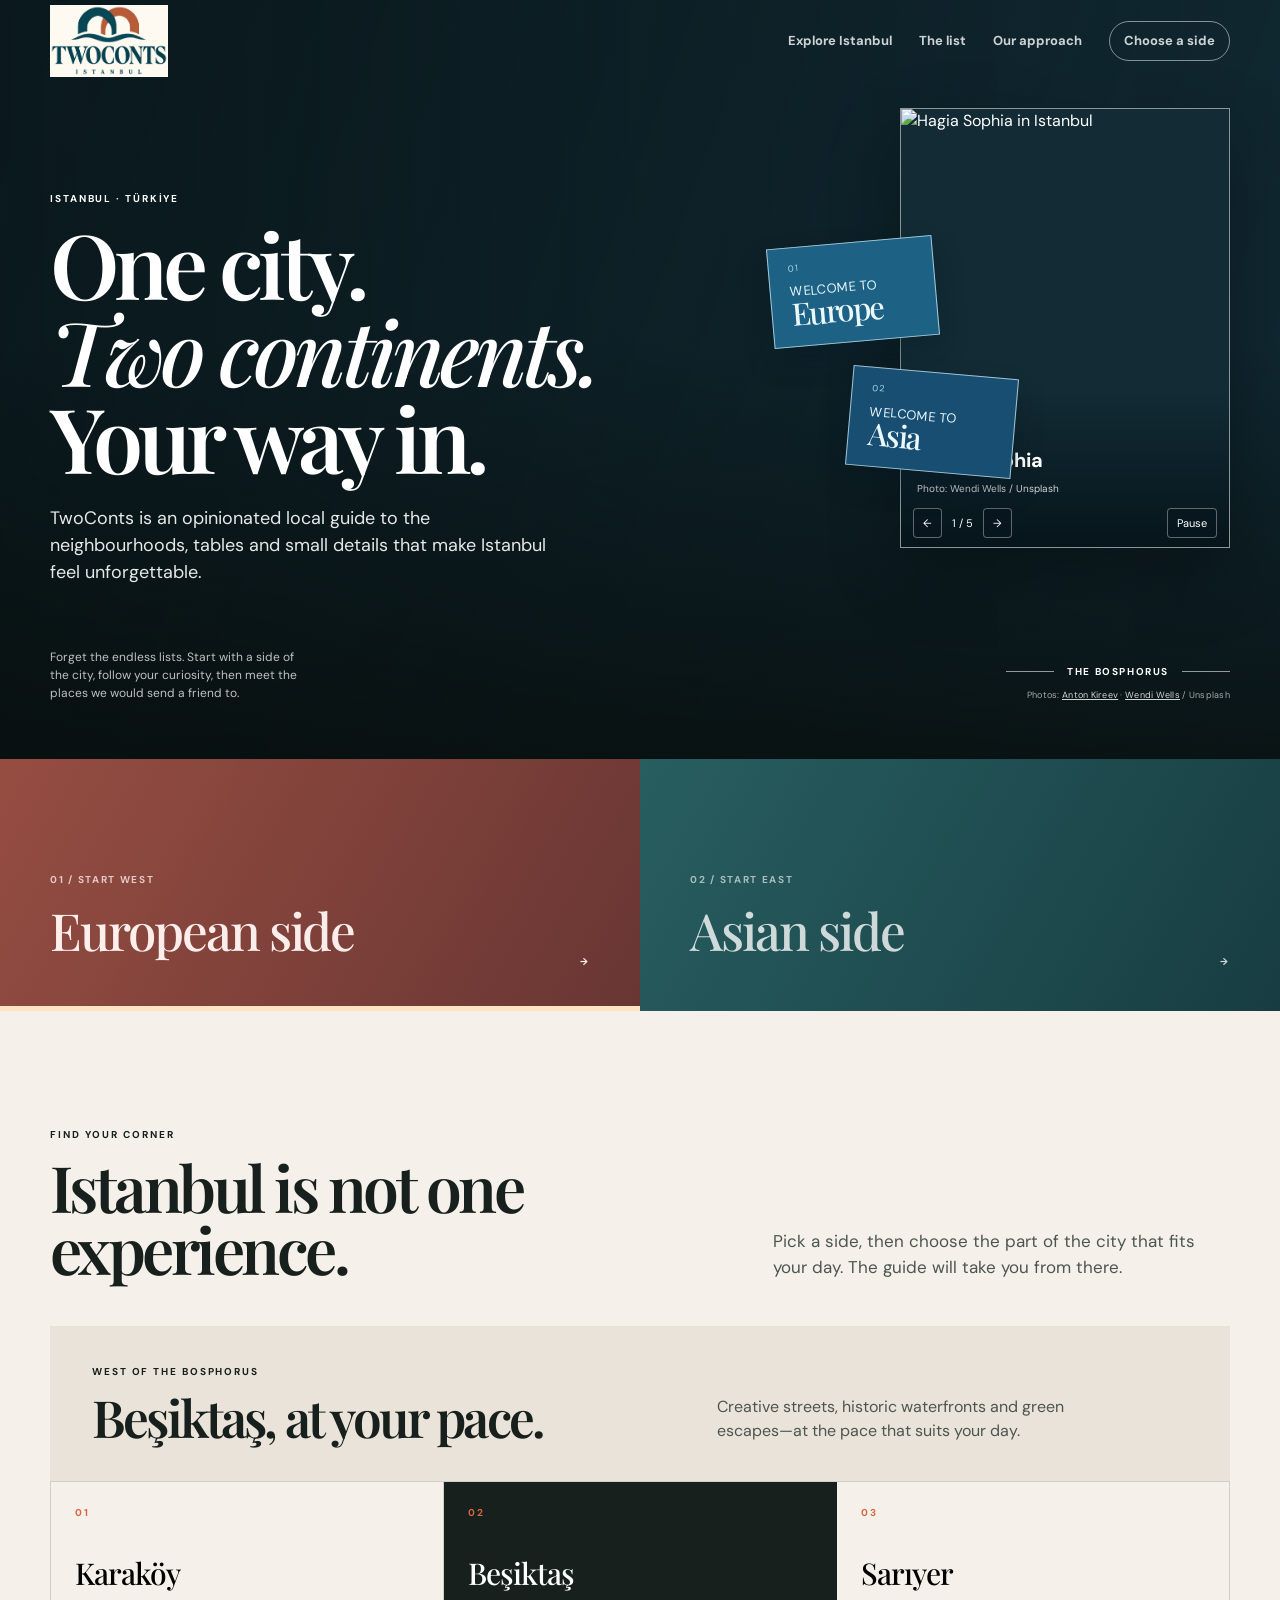
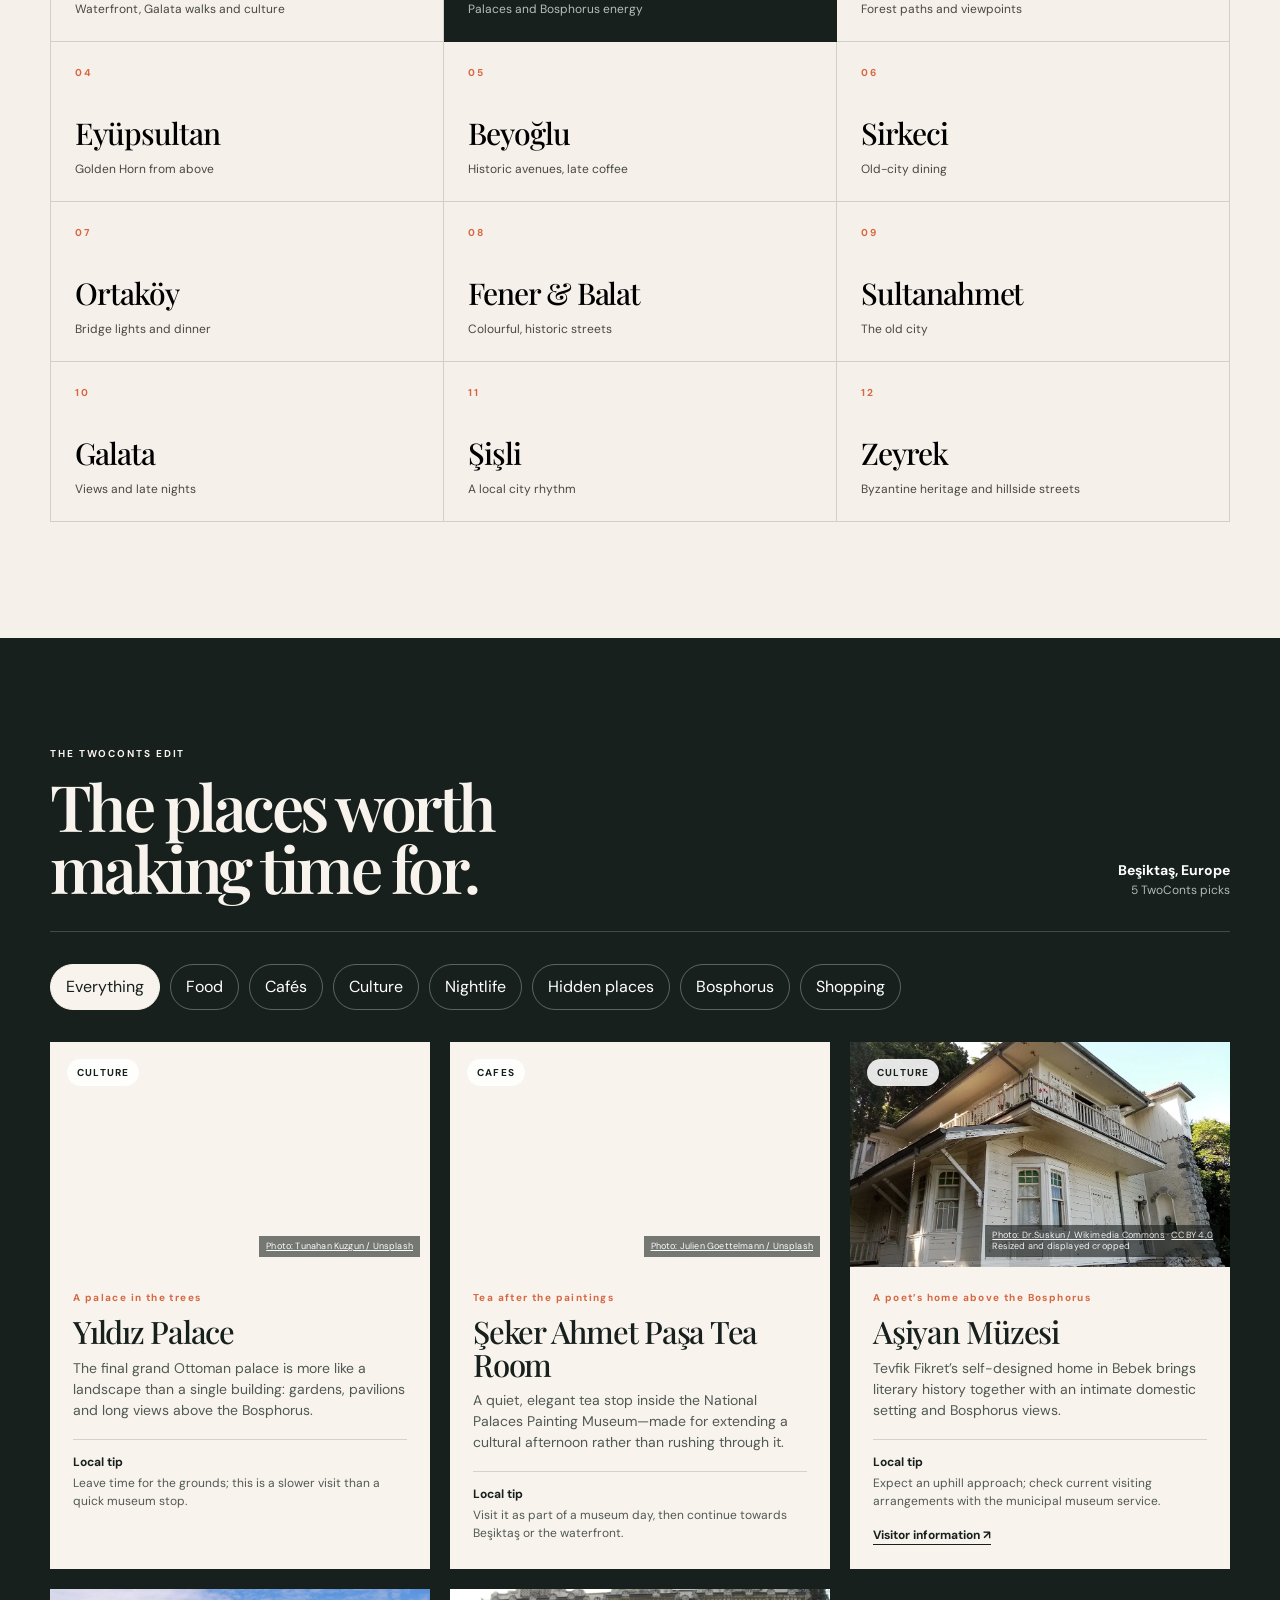
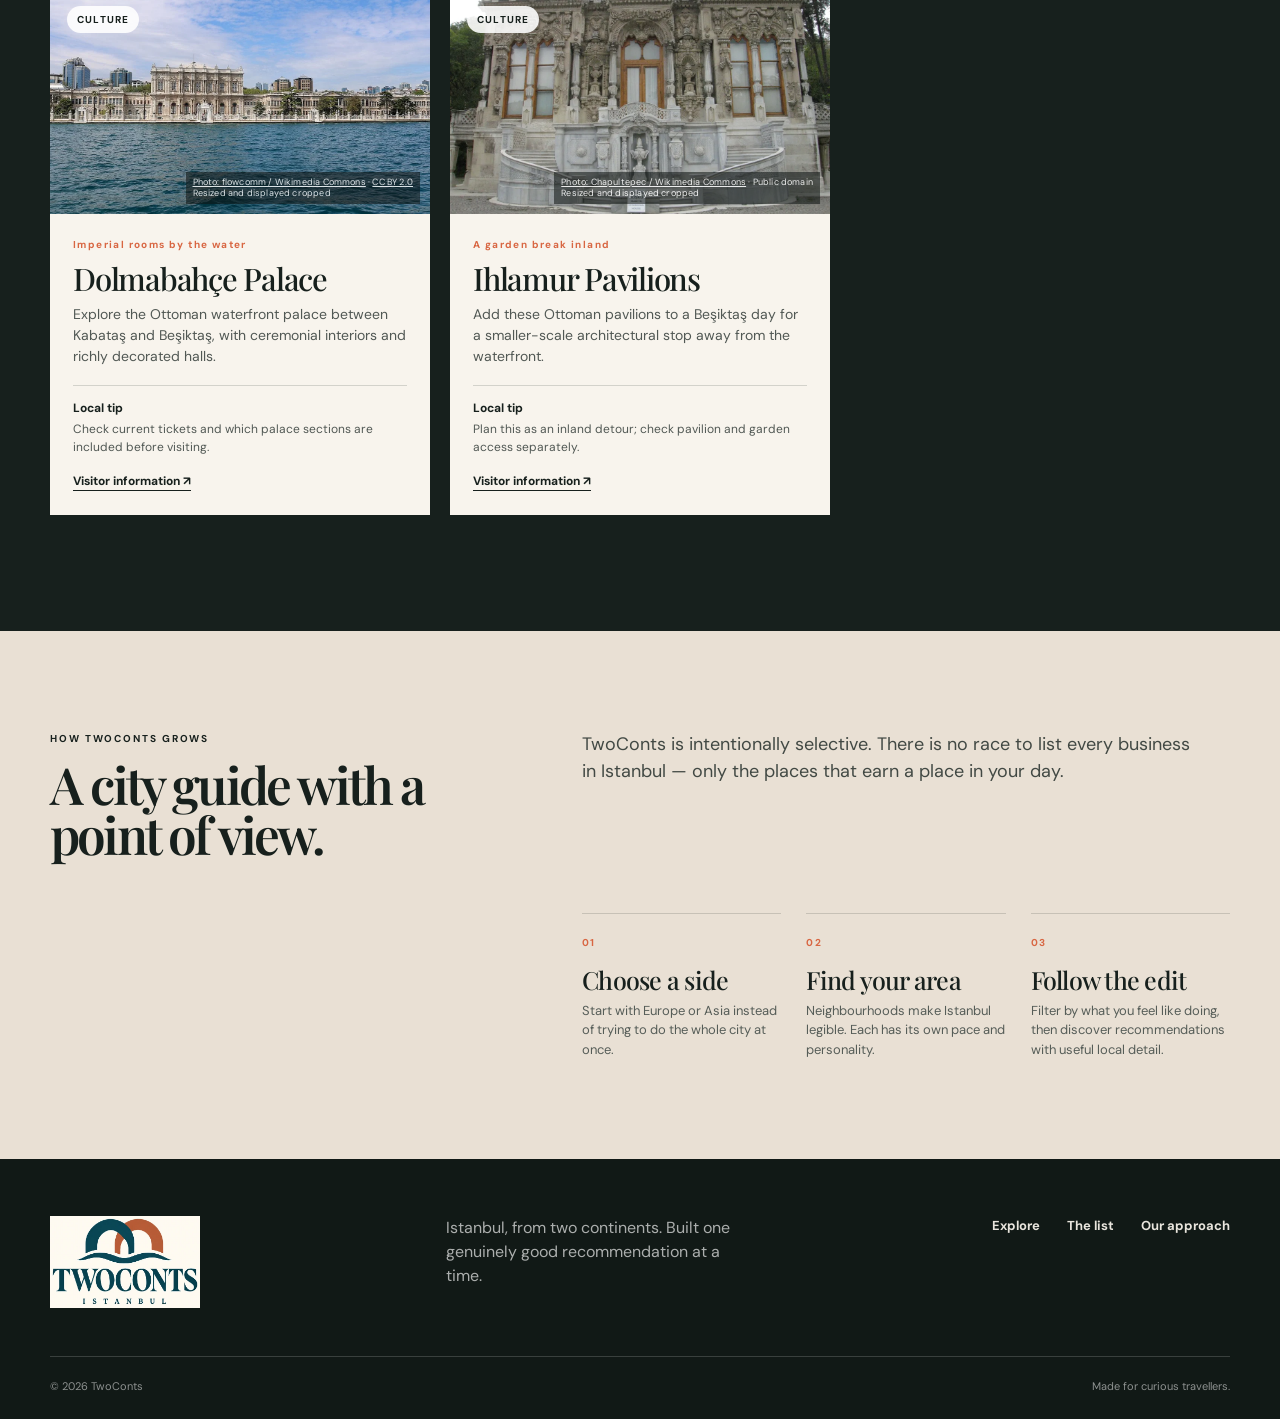
==== index.html @ b6e8fb44 "Apply TwoConts logo and add credited photos to all 56 missing place cards" ====
<!doctype html>
<html lang="en">
<head>
  <meta charset="utf-8">
  <meta name="viewport" content="width=device-width, initial-scale=1">
  <meta name="description" content="TwoConts is a personal guide to Istanbul — one city, two continents, places worth knowing.">
  <title>TwoConts — Istanbul, from two continents</title>
  <link rel="preconnect" href="https://fonts.googleapis.com">
  <link rel="preconnect" href="https://fonts.gstatic.com" crossorigin>
  <link href="https://fonts.googleapis.com/css2?family=DM+Sans:wght@400;500;600;700&family=Playfair+Display:ital,wght@0,500;0,600;1,500&display=swap" rel="stylesheet">
  <link rel="stylesheet" href="assets/css/twoconts.css?v=photos-logo-20261015">
  <script src="assets/js/twoconts-data.js?v=photos-logo-20261015" defer></script>
  <script src="assets/js/twoconts.js?v=photos-logo-20261015" defer></script>
<link rel="icon" href="/favicon.ico" sizes="any"><link rel="icon" type="image/png" sizes="192x192" href="/assets/img/favicon.png"><link rel="apple-touch-icon" href="/assets/img/apple-touch-icon.png"><script type="application/ld+json">{"@context": "https://schema.org", "@type": "Organization", "name": "TwoConts", "url": "https://twoconts.com/", "logo": "https://twoconts.com/assets/img/twoconts-logo.png"}</script>
</head>
<body class="tc-site" data-side="europe">
  <header class="tc-header">
    <div class="tc-shell tc-nav">
      <a class="tc-brand" href="index.html" aria-label="TwoConts home">
        <img class="tc-logo" src="assets/img/twoconts-wordmark.webp" alt="TwoConts Istanbul" width="565" height="345">
      </a>
      <button class="menu-toggle" type="button" aria-label="Open navigation" aria-expanded="false">☰</button>
      <nav class="site-nav">
        <a href="#explore">Explore Istanbul</a>
        <a href="#recommendations">The list</a>
        <a href="#approach">Our approach</a>
        <a class="nav-outline" href="#explore">Choose a side</a>
      </nav>
    </div>
  </header>

  <main>
    <section class="tc-hero" aria-labelledby="hero-title">
      <div class="hero-gallery" aria-hidden="true">
        <span class="hero-photo hero-photo-bridge"></span>
      </div>
      <section class="hero-slideshow" aria-label="Istanbul highlights">
        <div class="hero-slides">
          <figure class="hero-slide is-active" aria-hidden="false">
            <img src="https://images.unsplash.com/photo-1761756201079-c6aee60501de?auto=format&amp;fit=crop&amp;w=800&amp;q=82" alt="Hagia Sophia in Istanbul" fetchpriority="high" decoding="async">
            <figcaption><strong>Hagia Sophia</strong><a href="https://unsplash.com/photos/hagia-sophia-mosque-with-minarets-under-blue-sky-R3o9V5eus0Y" target="_blank" rel="noopener noreferrer">Photo: Wendi Wells / Unsplash</a></figcaption>
          </figure>
          <figure class="hero-slide" aria-hidden="true">
            <img src="https://images.unsplash.com/photo-1579001724923-d5927bd1c958?auto=format&amp;fit=crop&amp;w=800&amp;q=82" alt="Galata Tower in Istanbul" loading="lazy" decoding="async">
            <figcaption><strong>Galata Tower</strong><a href="https://unsplash.com/photos/galata-tower-during-daytime-Me960O-VYEY" target="_blank" rel="noopener noreferrer">Photo: Osman Köycü / Unsplash</a></figcaption>
          </figure>
          <figure class="hero-slide" aria-hidden="true">
            <img src="https://images.unsplash.com/photo-1750511232715-e3bf89ed4b4f?auto=format&amp;fit=crop&amp;w=800&amp;q=82" alt="Blue Mosque in Istanbul" loading="lazy" decoding="async">
            <figcaption><strong>Blue Mosque</strong><a href="https://unsplash.com/photos/the-blue-mosque-rises-behind-lush-green-trees-PoHIbQ1XpvY" target="_blank" rel="noopener noreferrer">Photo: Simon Wiedensohler / Unsplash</a></figcaption>
          </figure>
          <figure class="hero-slide" aria-hidden="true">
            <img src="https://images.unsplash.com/photo-1774163033683-4865cabf7d29?auto=format&amp;fit=crop&amp;w=800&amp;q=82" alt="Bosphorus Bridge in Istanbul" loading="lazy" decoding="async">
            <figcaption><strong>Bosphorus Bridge</strong><a href="https://unsplash.com/photos/bosphorus-bridge-connects-europe-and-asia-over-the-water-XWLU_njWddY" target="_blank" rel="noopener noreferrer">Photo: Anton Kireev / Unsplash</a></figcaption>
          </figure>
          <figure class="hero-slide" aria-hidden="true">
            <img src="https://images.unsplash.com/photo-1766826236680-dc2f5529bac5?auto=format&amp;fit=crop&amp;w=800&amp;q=82" alt="Maiden’s Tower in Istanbul" loading="lazy" decoding="async">
            <figcaption><strong>Maiden’s Tower</strong><a href="https://unsplash.com/photos/istanbuls-bosphorus-strait-with-maidens-tower-and-city-skyline-oX244DoPdb4" target="_blank" rel="noopener noreferrer">Photo: Julien Goettelmann / Unsplash</a></figcaption>
          </figure>
        </div>
        <div class="hero-slide-controls">
          <button type="button" data-hero-prev aria-label="Previous Istanbul photo">←</button>
          <span data-hero-count>1 / 5</span>
          <button type="button" data-hero-next aria-label="Next Istanbul photo">→</button>
          <button type="button" data-hero-pause aria-label="Pause photo slideshow">Pause</button>
        </div>
      </section>
      <div class="tc-shell hero-inner">
        <div class="hero-plates" aria-hidden="true">
          <span class="hero-plate hero-plate-europe"><i>01</i>Welcome to<br><strong>Europe</strong></span>
          <span class="hero-plate hero-plate-asia"><i>02</i>Welcome to<br><strong>Asia</strong></span>
        </div>
        <div class="hero-copy">
          <p class="eyebrow">ISTANBUL · TÜRKİYE</p>
          <h1 id="hero-title">One city.<br><em>Two continents.</em><br>Your way in.</h1>
          <p>TwoConts is an opinionated local guide to the neighbourhoods, tables and small details that make Istanbul feel unforgettable.</p>
        </div>
        <div class="hero-bottom">
          <p>Forget the endless lists. Start with a side of the city, follow your curiosity, then meet the places we would send a friend to.</p>
          <div class="hero-bosphorus-meta">
            <div class="bosphorus-line">THE BOSPHORUS</div>
            <p class="hero-photo-credit">Photos: <a href="https://unsplash.com/photos/bosphorus-bridge-connects-europe-and-asia-over-the-water-XWLU_njWddY" target="_blank" rel="noreferrer">Anton Kireev</a> · <a href="https://unsplash.com/photos/hagia-sophia-mosque-with-minarets-under-blue-sky-R3o9V5eus0Y" target="_blank" rel="noreferrer">Wendi Wells</a> / Unsplash</p>
          </div>
        </div>
      </div>
    </section>

    <section class="side-chooser" aria-label="Choose a side of Istanbul">
      <button class="side-choice europe is-selected" type="button" data-side-choice="europe" aria-pressed="true">
        <span><span>01 / START WEST</span><strong>European side</strong></span>
        <span class="choice-arrow">→</span>
      </button>
      <button class="side-choice asia" type="button" data-side-choice="asia" aria-pressed="false">
        <span><span>02 / START EAST</span><strong>Asian side</strong></span>
        <span class="choice-arrow">→</span>
      </button>
    </section>

    <section class="explorer" id="explore" aria-labelledby="explore-title">
      <div class="tc-shell">
        <div class="section-heading">
          <div>
            <p class="eyebrow">FIND YOUR CORNER</p>
            <h2 class="section-title" id="explore-title">Istanbul is not one experience.</h2>
          </div>
          <p class="section-lead">Pick a side, then choose the part of the city that fits your day. The guide will take you from there.</p>
        </div>

        <div class="area-intro">
          <div>
            <p class="eyebrow" id="area-eyebrow">WEST OF THE BOSPHORUS</p>
            <h2 id="area-title">Beşiktaş, at your pace.</h2>
          </div>
          <p id="area-description">Old-city landmarks, creative streets and the city’s liveliest waterfronts.</p>
        </div>
        <div class="area-grid" id="area-list" aria-label="Areas"></div>
      </div>
    </section>

    <section class="recommendations" id="recommendations" aria-labelledby="recommendations-title">
      <div class="tc-shell">
        <div class="recommendation-top">
          <div>
            <p class="eyebrow">THE TWOCONTS EDIT</p>
            <h2 class="section-title" id="recommendations-title">The places worth making time for.</h2>
          </div>
          <div class="collection-meta">
            <strong id="selection-text">Beşiktaş, Europe</strong>
            <p id="collection-count">Collection in progress</p>
          </div>
        </div>
        <div class="category-list" id="category-list" aria-label="Filter by category"></div>
        <div class="place-grid" id="places-grid" aria-live="polite"></div>
      </div>
    </section>

    <section class="editors-note" id="approach" aria-labelledby="approach-title">
      <div class="tc-shell note-grid">
        <div>
          <p class="eyebrow">HOW TWOCONTS GROWS</p>
          <h2 class="section-title" id="approach-title">A city guide with a point of view.</h2>
        </div>
        <p>TwoConts is intentionally selective. There is no race to list every business in Istanbul — only the places that earn a place in your day.</p>
        <div class="process">
          <article class="process-item">
            <span>01</span>
            <h3>Choose a side</h3>
            <p>Start with Europe or Asia instead of trying to do the whole city at once.</p>
          </article>
          <article class="process-item">
            <span>02</span>
            <h3>Find your area</h3>
            <p>Neighbourhoods make Istanbul legible. Each has its own pace and personality.</p>
          </article>
          <article class="process-item">
            <span>03</span>
            <h3>Follow the edit</h3>
            <p>Filter by what you feel like doing, then discover recommendations with useful local detail.</p>
          </article>
        </div>
      </div>
    </section>
  </main>

  <footer class="tc-footer">
    <div class="tc-shell">
      <div class="footer-top">
        <a class="tc-brand" href="index.html" aria-label="TwoConts home">
          <img class="tc-logo" src="assets/img/twoconts-wordmark.webp" alt="TwoConts Istanbul" width="565" height="345">
        </a>
        <p>Istanbul, from two continents. Built one genuinely good recommendation at a time.</p>
        <div class="footer-links">
          <a href="#explore">Explore</a>
          <a href="#recommendations">The list</a>
          <a href="#approach">Our approach</a>
        </div>
      </div>
      <div class="footer-bottom">
        <span>© 2026 TwoConts</span>
        <span>Made for curious travellers.</span>
      </div>
    </div>
  </footer>
</body>
</html>
---- assets/css/twoconts.css ----
:root{
  --ink:#17201d;
  --paper:#f5f1ea;
  --paper-deep:#e9e0d4;
  --stone:#746c63;
  --line:rgba(23,32,29,.16);
  --orange:#d86642;
  --teal:#2e6867;
  --wine:#733d36;
  --cream:#fffaf2;
}
*{box-sizing:border-box}
html{scroll-behavior:smooth}
body.tc-site{margin:0;background:var(--paper);color:var(--ink);font-family:"DM Sans",Arial,sans-serif;line-height:1.5}
.tc-site a{color:inherit;text-decoration:none}
.tc-site button{font:inherit}
.tc-shell{width:min(1180px,calc(100% - 48px));margin:0 auto}
.tc-header{position:absolute;inset:0 0 auto;z-index:10;color:#fff}
.tc-nav{min-height:82px;display:flex;align-items:center;justify-content:space-between;gap:24px}
.tc-brand{display:inline-flex;align-items:center;gap:10px;font-weight:700;letter-spacing:-.05em;font-size:21px}
.tc-brand-mark{height:32px;width:32px;border:1px solid currentColor;border-radius:50%;display:grid;place-items:center;font:italic 20px Georgia,serif}
.tc-dot{color:#f1a98a}
.site-nav{display:flex;align-items:center;gap:27px;font-size:13px;font-weight:700}
.site-nav a{opacity:.8}
.site-nav a:hover{opacity:1}
.nav-outline{border:1px solid rgba(255,255,255,.62);padding:9px 14px;border-radius:999px}
.menu-toggle{display:none;color:inherit;background:none;border:0;font-size:24px;padding:6px;cursor:pointer}
.tc-hero{min-height:760px;display:flex;align-items:end;position:relative;isolation:isolate;overflow:hidden;color:#fff;background:#122b35}
.hero-gallery{position:absolute;inset:0;z-index:0;overflow:hidden}
.hero-photo{position:absolute;display:block;background-position:center;background-size:cover;will-change:transform}
.hero-photo-bridge{inset:0;background-image:linear-gradient(110deg,rgba(10,22,25,.7),rgba(13,37,48,.13)),url("https://images.unsplash.com/photo-1774163033683-4865cabf7d29?auto=format&fit=crop&w=2000&q=86");animation:tc-slow-pan 22s ease-in-out infinite alternate}

.tc-hero:before{content:"";position:absolute;z-index:1;inset:0;background:linear-gradient(90deg,rgba(9,23,26,.58) 0%,rgba(9,23,26,.2) 50%,rgba(9,23,26,.04) 100%);pointer-events:none}
.tc-hero:after{content:"";position:absolute;z-index:1;inset:auto 0 0;height:55%;background:linear-gradient(transparent,rgba(8,14,13,.78));pointer-events:none}
.hero-inner{position:relative;z-index:3;pointer-events:none;padding:145px 0 58px}
.hero-plates{position:absolute;top:196px;right:max(18px,calc((100vw - 850px)/2));width:245px;height:235px;pointer-events:none}
.hero-plate{position:absolute;display:block;width:166px;padding:15px 19px 17px;border:1px solid rgba(216,240,248,.72);background:#1d6285;color:#eaf8fc;box-shadow:0 14px 28px rgba(3,22,31,.28);font-size:13px;line-height:1.12;letter-spacing:.035em;text-transform:uppercase;animation:tc-plate-float 6s ease-in-out infinite}
.hero-plate i{display:block;margin-bottom:12px;color:#a9d6e9;font-size:9px;font-style:normal;letter-spacing:.15em}
.hero-plate strong{font:500 31px/.9 "Playfair Display",Georgia,serif;letter-spacing:-.045em;text-transform:none}
.hero-plate-europe{top:0;left:0;transform:rotate(-5deg);animation-delay:-1s}
.hero-plate-asia{right:0;bottom:5px;background:#174e72;transform:rotate(5deg);animation-delay:-4s}
.hero-bosphorus-meta{display:flex;flex-direction:column;align-items:end;gap:10px}
.hero-photo-credit{margin:0;color:rgba(255,255,255,.63);font-size:9px;letter-spacing:.03em}
.hero-photo-credit a{color:rgba(255,255,255,.82);text-decoration:underline}
@keyframes tc-slow-pan{from{transform:scale(1.03) translate3d(-.5%,0,0)}to{transform:scale(1.1) translate3d(1.2%,-.5%,0)}}
@keyframes tc-frame-float{0%,100%{transform:translateY(0) rotate(1deg)}50%{transform:translateY(-12px) rotate(-.75deg)}}
@keyframes tc-plate-float{0%,100%{margin-top:0}50%{margin-top:-9px}}
@media (prefers-reduced-motion:reduce){.hero-photo,.hero-plate{animation:none!important}}
.hero-copy{max-width:710px;pointer-events:auto}
.eyebrow{margin:0 0 14px;font-size:10px;font-weight:700;letter-spacing:.19em}
.hero-copy h1,.section-title,.story-title,.area-intro h2{font-family:"Playfair Display",Georgia,serif;font-weight:600;letter-spacing:-.055em;line-height:.97}
.hero-copy h1{font-size:clamp(57px,7vw,98px);max-width:850px;margin:0}
.hero-copy h1 em{font-weight:500}
.hero-copy p:not(.eyebrow){max-width:510px;margin:24px 0 0;font-size:18px;color:rgba(255,255,255,.9)}
.hero-bottom{pointer-events:auto;position:relative;z-index:1;margin-top:62px;display:flex;align-items:end;justify-content:space-between;gap:40px}
.hero-bottom>p{max-width:265px;margin:0;font-size:12px;color:rgba(255,255,255,.74)}
.bosphorus-line{display:flex;align-items:center;gap:13px;font-size:10px;font-weight:700;letter-spacing:.16em;white-space:nowrap}
.bosphorus-line:before,.bosphorus-line:after{content:"";display:block;height:1px;width:48px;background:rgba(255,255,255,.56)}
.side-chooser{position:relative;z-index:2;display:grid;grid-template-columns:1fr 1fr;min-height:252px;margin-top:-1px}
.side-choice{border:0;color:#fff;text-align:left;cursor:pointer;padding:42px max(24px,calc((100vw - 1180px)/2));display:flex;align-items:end;justify-content:space-between;transition:filter .2s ease,transform .2s ease}
.side-choice.europe{background:linear-gradient(120deg,#86453b,#5d302d)}
.side-choice.asia{background:linear-gradient(120deg,#285e60,#173d42)}
.side-choice:hover,.side-choice.is-selected{filter:brightness(1.12)}
.side-choice.is-selected{box-shadow:inset 0 -5px 0 #f7ccaf}
.side-choice span{display:block;font-size:10px;letter-spacing:.17em;font-weight:700;opacity:.78}
.side-choice strong{display:block;margin-top:5px;font-family:"Playfair Display",Georgia,serif;font-weight:500;font-size:clamp(34px,4vw,54px);letter-spacing:-.04em}
.choice-arrow{font-size:24px;transition:transform .2s ease}
.side-choice:hover .choice-arrow{transform:translateX(5px)}
.explorer{padding:116px 0 116px;background:var(--paper)}
.section-heading{display:grid;grid-template-columns:1fr minmax(250px,.7fr);gap:70px;align-items:end;margin-bottom:46px}
.section-title{font-size:clamp(48px,5vw,70px);margin:0}
.section-lead{font-size:17px;color:#4d5551;margin:0}
.area-intro{display:grid;grid-template-columns:1.1fr .9fr;gap:50px;background:#eae3d9;padding:38px 42px;align-items:end}
.area-intro h2{font-size:clamp(34px,4vw,52px);margin:0}
.area-intro>p:not(.eyebrow){font-size:16px;margin:0;color:#4d5551;max-width:400px}
.area-grid{display:grid;grid-template-columns:repeat(3,1fr);border-top:1px solid var(--line);border-left:1px solid var(--line)}
.area-card{min-height:160px;padding:23px 24px;background:transparent;border:0;border-right:1px solid var(--line);border-bottom:1px solid var(--line);text-align:left;cursor:pointer;position:relative;display:flex;flex-direction:column;transition:background .2s ease,color .2s ease}
.area-card:hover{background:#eee6db}
.area-card.is-selected{background:var(--ink);color:#fff}
.area-number{font-size:10px;letter-spacing:.15em;color:var(--orange);font-weight:700}
.area-card strong{font-family:"Playfair Display",Georgia,serif;font-weight:500;letter-spacing:-.035em;font-size:30px;margin-top:auto}
.area-card small{font-size:12px;opacity:.7;margin-top:4px}
.recommendations{padding:108px 0 116px;background:var(--ink);color:#f8f4ed}
.recommendation-top{display:flex;align-items:end;justify-content:space-between;gap:35px;padding-bottom:32px;border-bottom:1px solid rgba(255,255,255,.19)}
.recommendation-top .section-title{max-width:550px}
.collection-meta{text-align:right;font-size:12px;color:rgba(255,255,255,.68)}
.collection-meta p{margin:0}
.collection-meta strong{font-size:14px;color:#fff}
.category-list{display:flex;gap:10px;flex-wrap:wrap;margin:32px 0}
.category-pill{border:1px solid rgba(255,255,255,.3);border-radius:999px;padding:10px 15px;background:transparent;color:#fff;cursor:pointer;font-size:13px;font-weight:600;transition:background .2s ease,color .2s ease}
.category-pill:hover,.category-pill.is-selected{background:#f8f4ed;color:var(--ink);border-color:#f8f4ed}
.place-grid{display:grid;grid-template-columns:repeat(3,1fr);gap:20px}
.empty-card{grid-column:1/-1;max-width:650px;border:1px solid rgba(255,255,255,.25);padding:44px;background:rgba(255,255,255,.04)}
.empty-card .eyebrow{color:#f1a98a}
.empty-card h3{margin:0;font:500 42px/1.05 "Playfair Display",Georgia,serif;letter-spacing:-.045em}
.empty-card>p:not(.eyebrow){max-width:520px;margin:16px 0 0;color:rgba(255,255,255,.74)}
.empty-rule{display:block;width:44px;height:1px;background:#f1a98a;margin:28px 0 0}
.empty-card .empty-note{font-size:12px;color:rgba(255,255,255,.56)}
.empty-note code{font-family:"DM Sans",sans-serif;color:#fff}
.place-card{background:#f8f4ed;color:var(--ink)}
.place-image{position:relative;height:225px;background:linear-gradient(125deg,#d2b09c,#43676a);background-position:center;background-size:cover;display:flex;align-items:start;padding:17px}
.place-image span{border-radius:999px;background:rgba(255,255,255,.88);padding:6px 10px;font-size:10px;font-weight:700;letter-spacing:.12em;text-transform:uppercase}
.photo-credit{position:absolute;right:10px;bottom:10px;max-width:calc(100% - 20px);padding:5px 7px;background:rgba(15,22,20,.68);color:#fff!important;font-size:9px;line-height:1.2;letter-spacing:.02em;text-decoration:none!important;opacity:.82;transition:opacity .2s ease}.photo-credit:hover,.photo-credit:focus{opacity:1}.place-copy{padding:23px}
.place-kicker{font-size:10px;font-weight:700;letter-spacing:.14em;color:var(--orange);margin:0}
.place-copy h3{font:500 31px/1.05 "Playfair Display",Georgia,serif;letter-spacing:-.04em;margin:10px 0}
.place-copy>p:not(.place-kicker){color:#515854;font-size:14px;margin:0}
.place-tip{border-top:1px solid var(--line);padding-top:13px;margin-top:18px!important;font-size:12px!important}
.place-tip strong{color:var(--ink);display:block;margin-bottom:3px}
.editors-note{padding:100px 0;background:var(--paper-deep)}
.note-grid{display:grid;grid-template-columns:.8fr 1.2fr;gap:100px}
.note-grid .section-title{font-size:clamp(44px,4vw,61px)}
.note-grid>p{font-size:18px;max-width:610px;margin:0;color:#424944}
.process{grid-column:2;display:grid;grid-template-columns:repeat(3,1fr);gap:25px;margin-top:-46px}
.process-item{border-top:1px solid var(--line);padding-top:15px}
.process-item span{font-size:10px;font-weight:700;letter-spacing:.14em;color:var(--orange)}
.process-item h3{font:500 25px/1.1 "Playfair Display",Georgia,serif;letter-spacing:-.03em;margin:13px 0 7px}
.process-item p{font-size:13px;color:#565d58;margin:0}
.tc-footer{background:#111916;color:#e9e5dd;padding:57px 0 25px}
.footer-top{display:flex;align-items:start;justify-content:space-between;gap:50px;padding-bottom:48px}
.footer-top>p{max-width:300px;margin:0;color:rgba(255,255,255,.65)}
.footer-links{display:flex;gap:27px;font-size:13px;font-weight:700}
.footer-bottom{padding-top:21px;border-top:1px solid rgba(255,255,255,.17);display:flex;justify-content:space-between;color:rgba(255,255,255,.52);font-size:11px}
@media(max-width:760px){
  .tc-shell{width:min(100% - 32px,1180px)}
  .tc-nav{min-height:70px}
  .menu-toggle{display:block}
  .site-nav{display:none;position:absolute;top:69px;left:0;right:0;background:#16201d;padding:18px 16px;flex-direction:column;align-items:stretch;gap:16px}
  .site-nav.is-open{display:flex}
  .site-nav .nav-outline{text-align:center}
  .tc-hero{min-height:650px}
  
  .hero-plates{top:110px;right:6px;width:190px;height:175px;transform:scale(.68);transform-origin:top right}
  .hero-inner{padding:128px 0 40px}
  .hero-copy h1{font-size:57px}
  .hero-copy p:not(.eyebrow){font-size:16px}
  .hero-bottom{margin-top:48px;display:block}
  .hero-bottom>p{display:none}
  .hero-bosphorus-meta{align-items:center}.hero-photo-credit{font-size:8px;text-align:center}.bosphorus-line{justify-content:center}
  .side-chooser{min-height:200px}
  .side-choice{padding:28px 18px}
  .side-choice strong{font-size:39px}
  .choice-arrow{display:none}
  .explorer,.recommendations{padding:76px 0}
  .section-heading,.area-intro,.note-grid{grid-template-columns:1fr;gap:24px}
  .section-heading{margin-bottom:34px}
  .section-title{font-size:49px}
  .area-intro{padding:29px 25px}
  .area-grid{grid-template-columns:1fr 1fr}
  .area-card{min-height:142px;padding:17px}
  .area-card strong{font-size:25px}
  .recommendation-top{align-items:start;flex-direction:column}
  .collection-meta{text-align:left}
  .place-grid{grid-template-columns:1fr}
  .empty-card{padding:29px}
  .empty-card h3{font-size:36px}
  .editors-note{padding:76px 0}
  .note-grid>p{font-size:16px}
  .process{grid-column:auto;grid-template-columns:1fr;margin-top:10px}
  .footer-top{display:block}
  .footer-top>p{margin-top:18px}
  .footer-links{margin-top:35px;flex-wrap:wrap}
  .footer-bottom{gap:8px;flex-direction:column}
}
@media(max-width:410px){
  .hero-copy h1{font-size:50px}
  .side-choice strong{font-size:32px}
  .area-grid{grid-template-columns:1fr}
}
/* Rotating Istanbul postcard, retaining the original upper-right frame. */
.hero-slideshow{position:absolute;z-index:2;top:108px;right:max(32px,calc((100vw - 1180px)/2));width:min(26vw,330px);height:min(34.666667vw,440px);aspect-ratio:3/4;overflow:hidden;border:1px solid rgba(255,255,255,.5);box-shadow:0 26px 64px rgba(0,0,0,.3);background:#122b35;animation:none}
.hero-slides,.hero-slide{position:absolute;inset:0}
.hero-slide{margin:0;opacity:0;visibility:hidden;transition:opacity 1.1s ease,visibility 1.1s;pointer-events:none}
.hero-slide.is-active{opacity:1;visibility:visible;pointer-events:auto}
.hero-slide img{display:block;width:100%;height:100%;object-fit:cover}
.hero-slide figcaption{position:absolute;inset:auto 0 0;padding:55px 16px 48px;background:linear-gradient(transparent,rgba(5,18,24,.9));color:white}
.hero-slide figcaption strong{display:block;font-size:20px}
.hero-slide figcaption a{font-size:10px;color:rgba(255,255,255,.82)}
.hero-slide-controls{position:absolute;bottom:9px;left:12px;right:12px;display:flex;align-items:center;gap:10px;color:white;font-size:11px}
.hero-slide-controls button{border:1px solid rgba(255,255,255,.35);background:rgba(8,23,31,.55);color:white;border-radius:4px;min-height:30px;padding:4px 9px;cursor:pointer}
.hero-slide-controls button:last-child{margin-left:auto}
.hero-slide-controls button:focus-visible{outline:2px solid white;outline-offset:2px}
@media(max-width:760px){.hero-slideshow{top:92px;right:12px;width:178px;height:237.333px;aspect-ratio:3/4;animation:none;opacity:.72}.hero-slide figcaption{padding:40px 9px 45px}.hero-slide figcaption strong{font-size:15px}.hero-slide figcaption a{font-size:8px}.hero-slide-controls{gap:4px;left:6px;right:6px;font-size:9px}.hero-slide-controls button{padding:3px 5px;min-height:28px}}
@media(prefers-reduced-motion:reduce){.hero-slideshow{animation:none}.hero-slide{transition:none}}

.place-source{display:inline-block;margin-top:16px;font-size:12px;font-weight:700;border-bottom:1px solid currentColor}.place-visit-status{background:#f1dfbd;padding:10px;font-size:12px!important;color:#553c19!important;margin-top:15px!important}

/* Keep source and licence links readable in photo credits. */
.photo-credit a{color:inherit;text-decoration:underline}

/* Selected TwoConts Istanbul wordmark. */
.tc-logo{display:block;width:130px;height:auto;object-fit:contain}.tc-brand,.brand{flex-shrink:0}.tc-header .tc-logo{width:118px}.tc-footer .tc-logo{width:150px}

.place-image-context{font-size:11px;color:var(--stone);margin:0 0 12px}
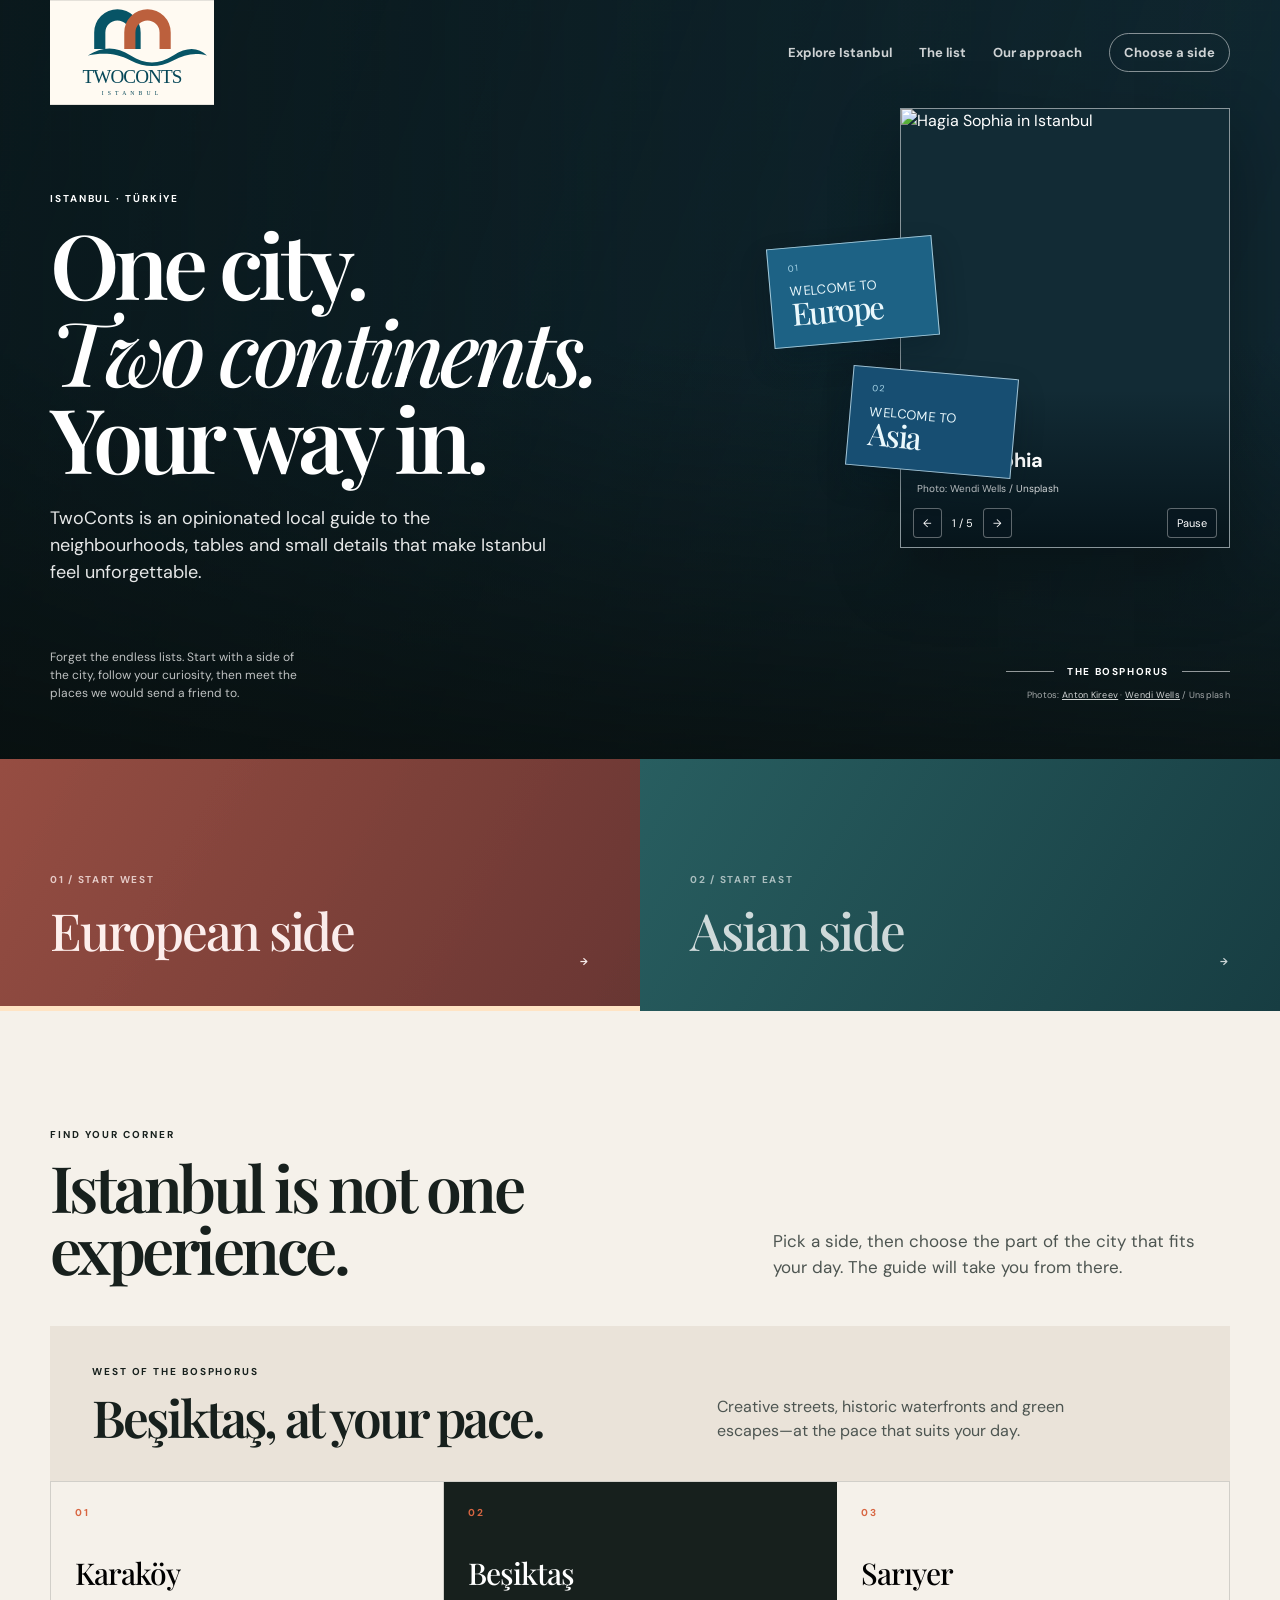
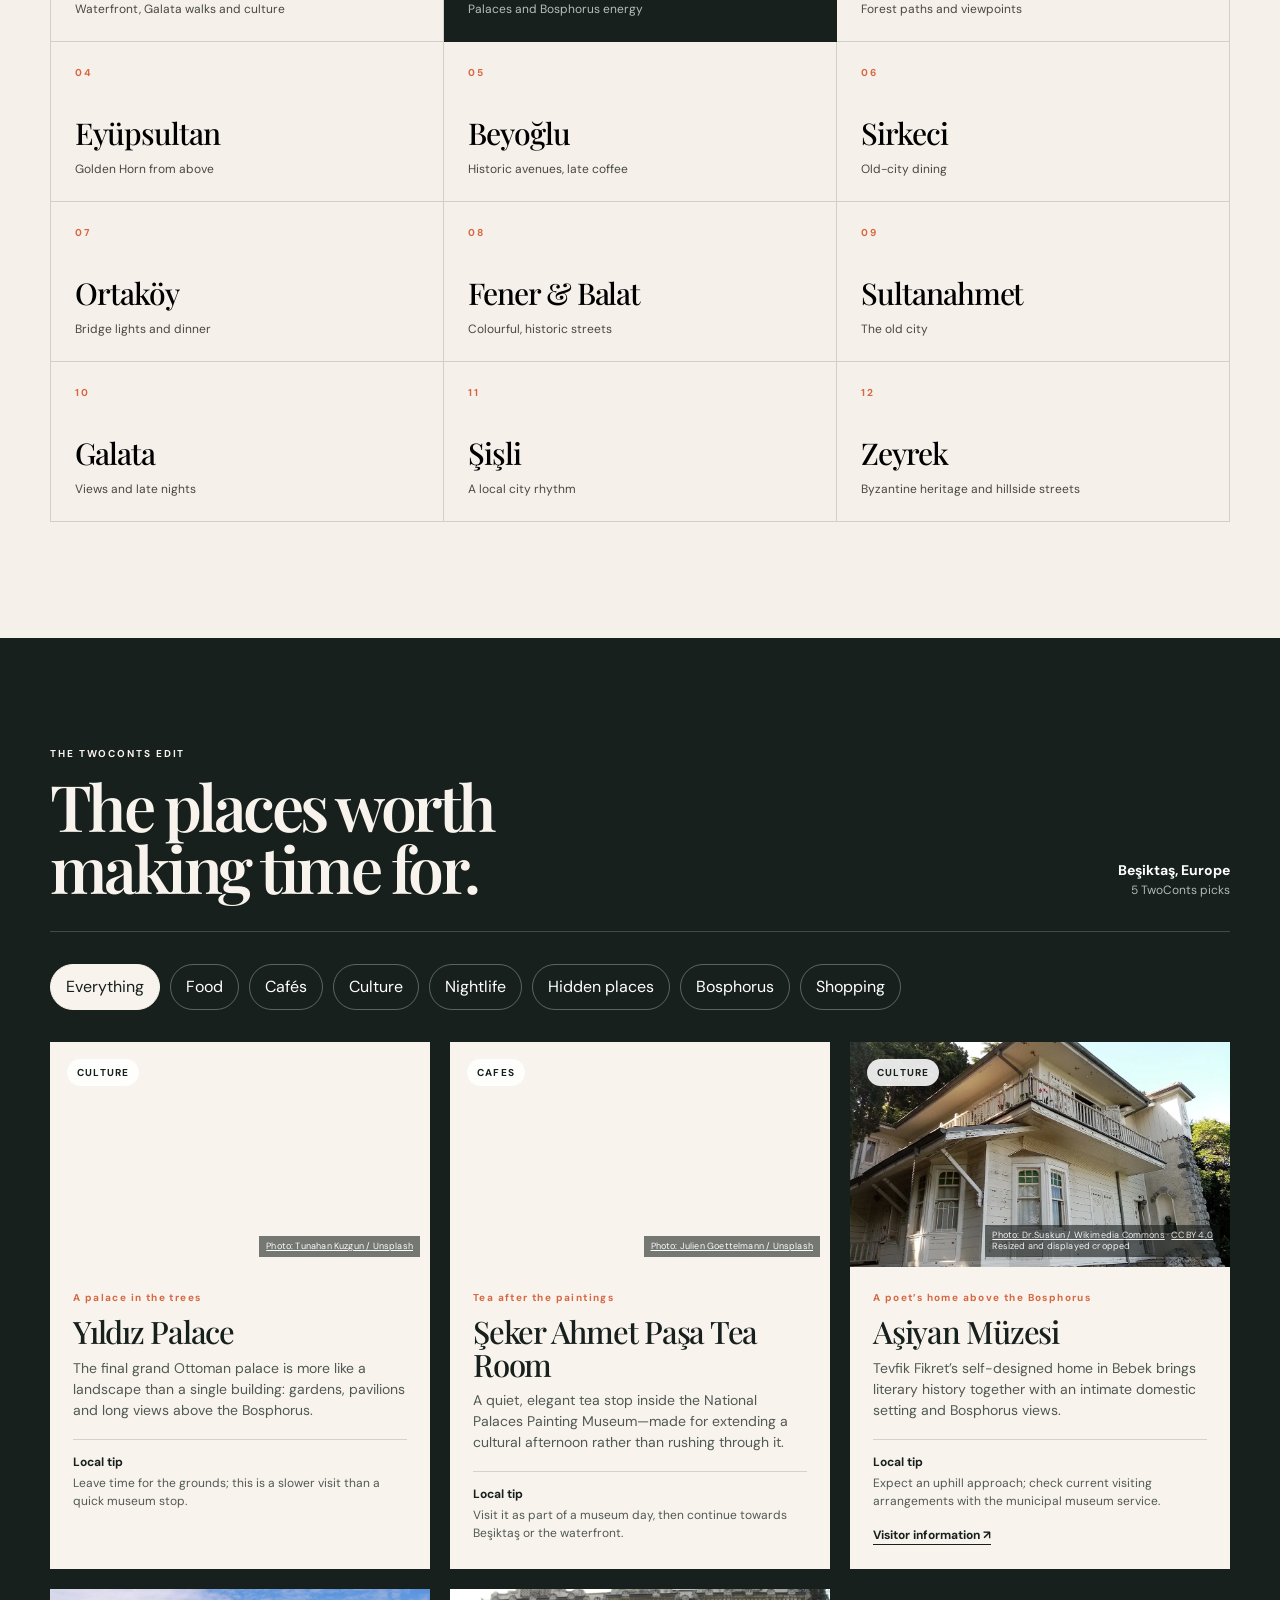
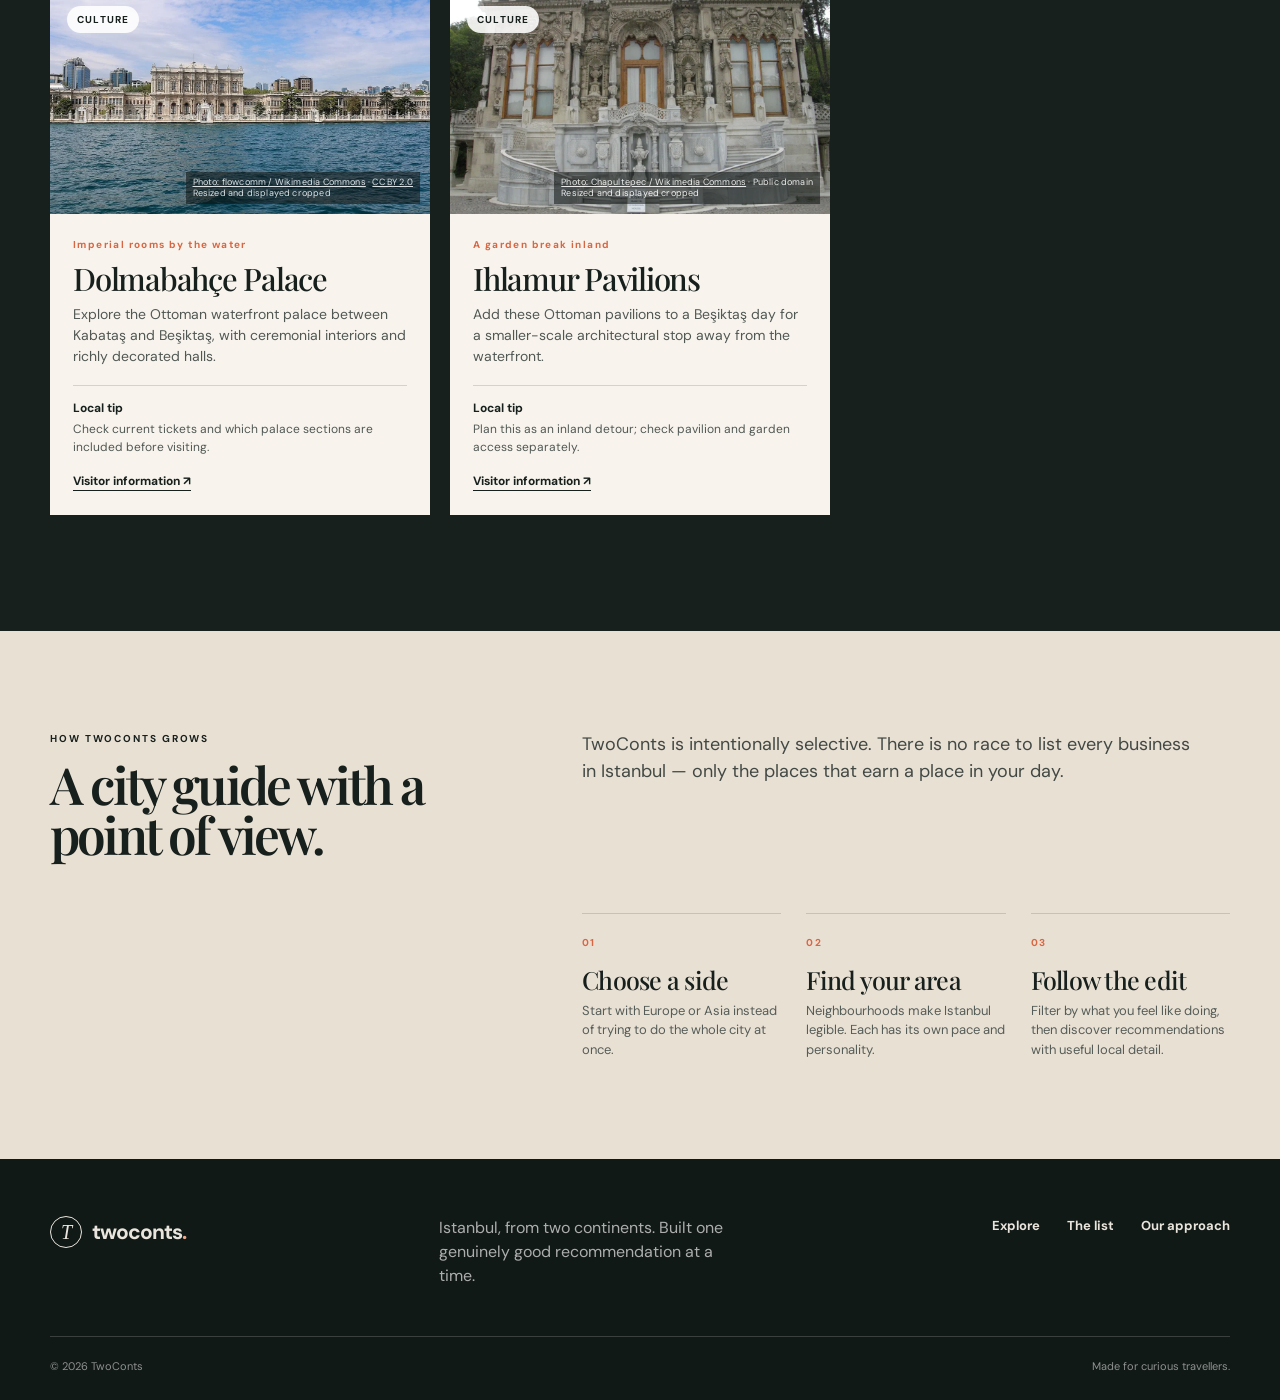
==== commit 48fd8cf8: "Use TwoConts brand logo and favicon in page header and footer" ====
--- a/index.html
+++ b/index.html
@@ -4,20 +4,23 @@
   <meta charset="utf-8">
   <meta name="viewport" content="width=device-width, initial-scale=1">
   <meta name="description" content="TwoConts is a personal guide to Istanbul — one city, two continents, places worth knowing.">
+  <link rel="icon" type="image/svg+xml" href="assets/img/twoconts-favicon.svg">
+  <meta name="theme-color" content="#075466">
+  <meta property="og:title" content="TwoConts — Istanbul, from two continents">
+  <meta property="og:description" content="A curated neighbourhood guide to Istanbul across Europe and Asia.">
   <title>TwoConts — Istanbul, from two continents</title>
   <link rel="preconnect" href="https://fonts.googleapis.com">
   <link rel="preconnect" href="https://fonts.gstatic.com" crossorigin>
   <link href="https://fonts.googleapis.com/css2?family=DM+Sans:wght@400;500;600;700&family=Playfair+Display:ital,wght@0,500;0,600;1,500&display=swap" rel="stylesheet">
-  <link rel="stylesheet" href="assets/css/twoconts.css?v=photos-logo-20261015">
-  <script src="assets/js/twoconts-data.js?v=photos-logo-20261015" defer></script>
-  <script src="assets/js/twoconts.js?v=photos-logo-20261015" defer></script>
-<link rel="icon" href="/favicon.ico" sizes="any"><link rel="icon" type="image/png" sizes="192x192" href="/assets/img/favicon.png"><link rel="apple-touch-icon" href="/assets/img/apple-touch-icon.png"><script type="application/ld+json">{"@context": "https://schema.org", "@type": "Organization", "name": "TwoConts", "url": "https://twoconts.com/", "logo": "https://twoconts.com/assets/img/twoconts-logo.png"}</script>
+  <link rel="stylesheet" href="assets/css/twoconts.css?v=hidden-places-20261004">
+  <script src="assets/js/twoconts-data.js?v=hidden-places-20261004" defer></script>
+  <script src="assets/js/twoconts.js?v=hidden-places-20261004" defer></script>
 </head>
 <body class="tc-site" data-side="europe">
   <header class="tc-header">
     <div class="tc-shell tc-nav">
       <a class="tc-brand" href="index.html" aria-label="TwoConts home">
-        <img class="tc-logo" src="assets/img/twoconts-wordmark.webp" alt="TwoConts Istanbul" width="565" height="345">
+        <img class="tc-brand-logo" src="assets/img/twoconts-logo.svg" alt="TwoConts Istanbul" width="164" height="105">
       </a>
       <button class="menu-toggle" type="button" aria-label="Open navigation" aria-expanded="false">☰</button>
       <nav class="site-nav">
@@ -165,7 +168,8 @@
     <div class="tc-shell">
       <div class="footer-top">
         <a class="tc-brand" href="index.html" aria-label="TwoConts home">
-          <img class="tc-logo" src="assets/img/twoconts-wordmark.webp" alt="TwoConts Istanbul" width="565" height="345">
+          <span class="tc-brand-mark">T</span>
+          <span>twoconts<span class="tc-dot">.</span></span>
         </a>
         <p>Istanbul, from two continents. Built one genuinely good recommendation at a time.</p>
         <div class="footer-links">
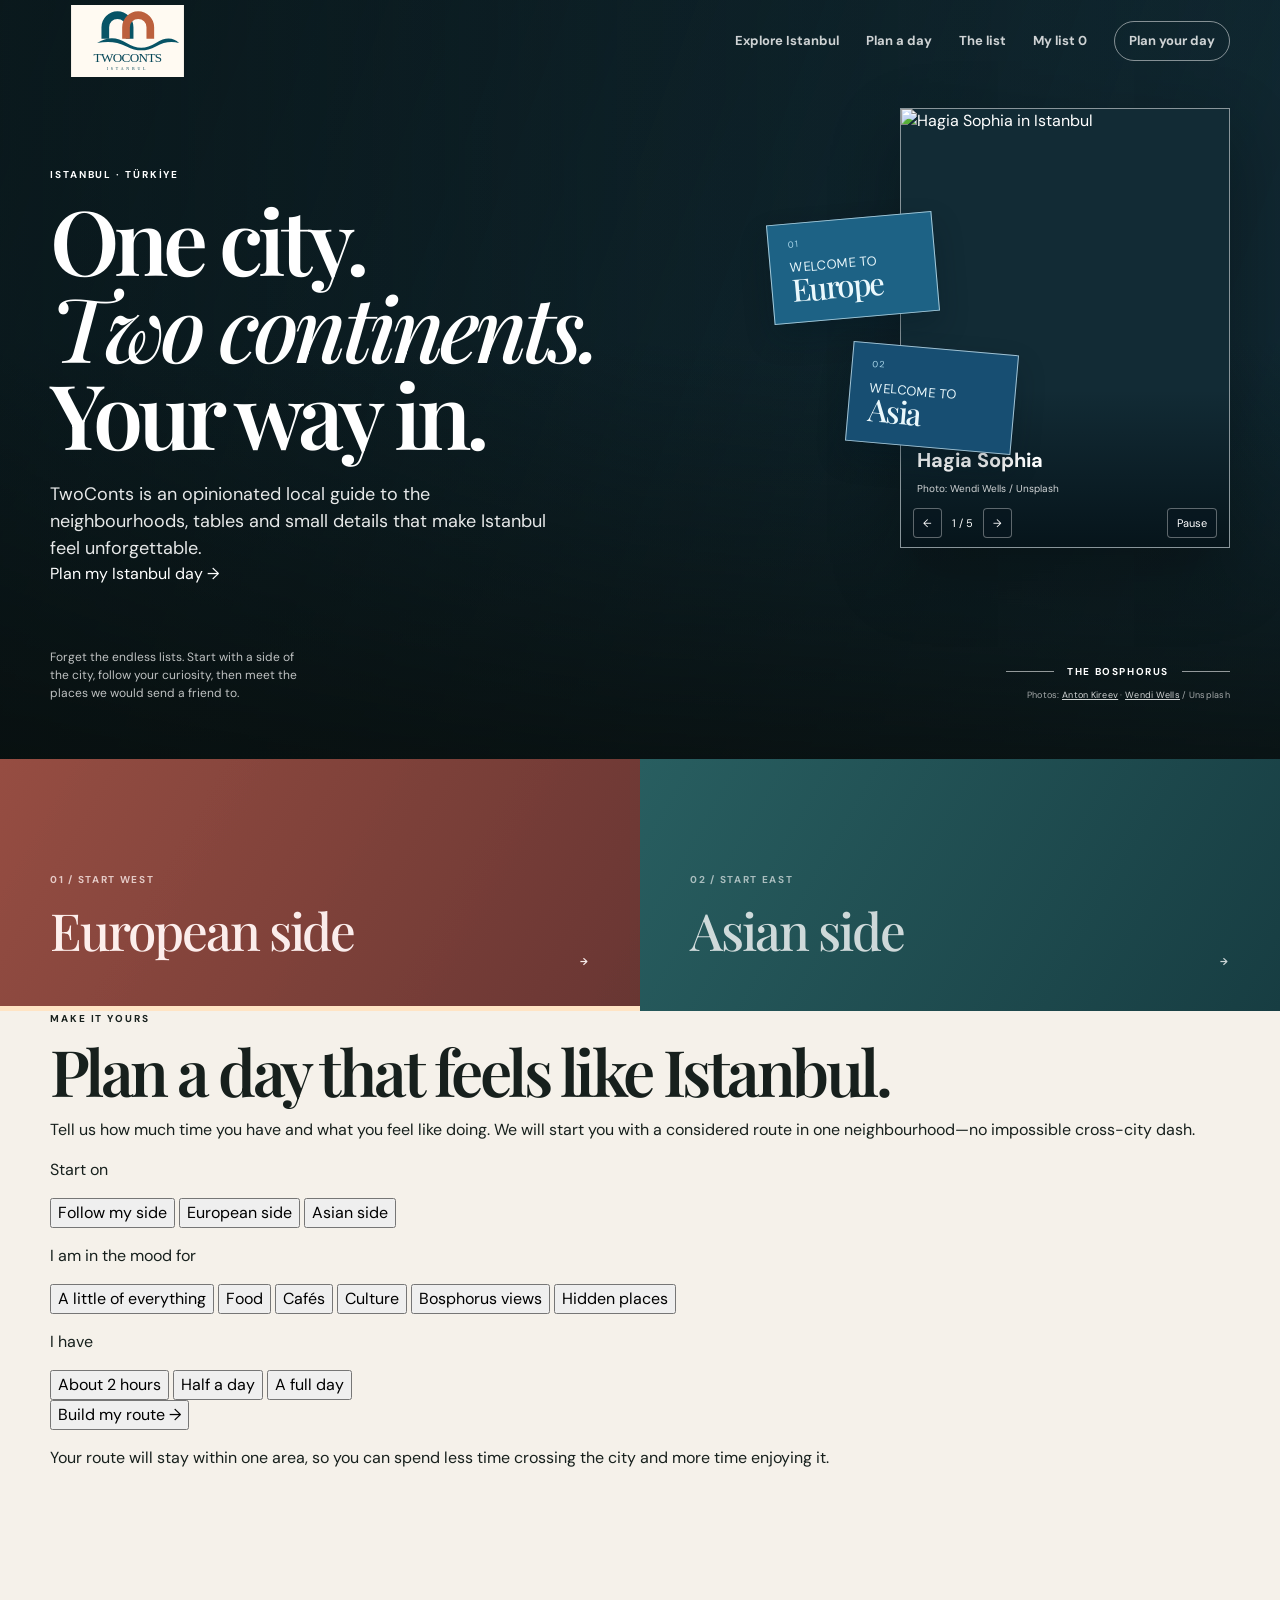
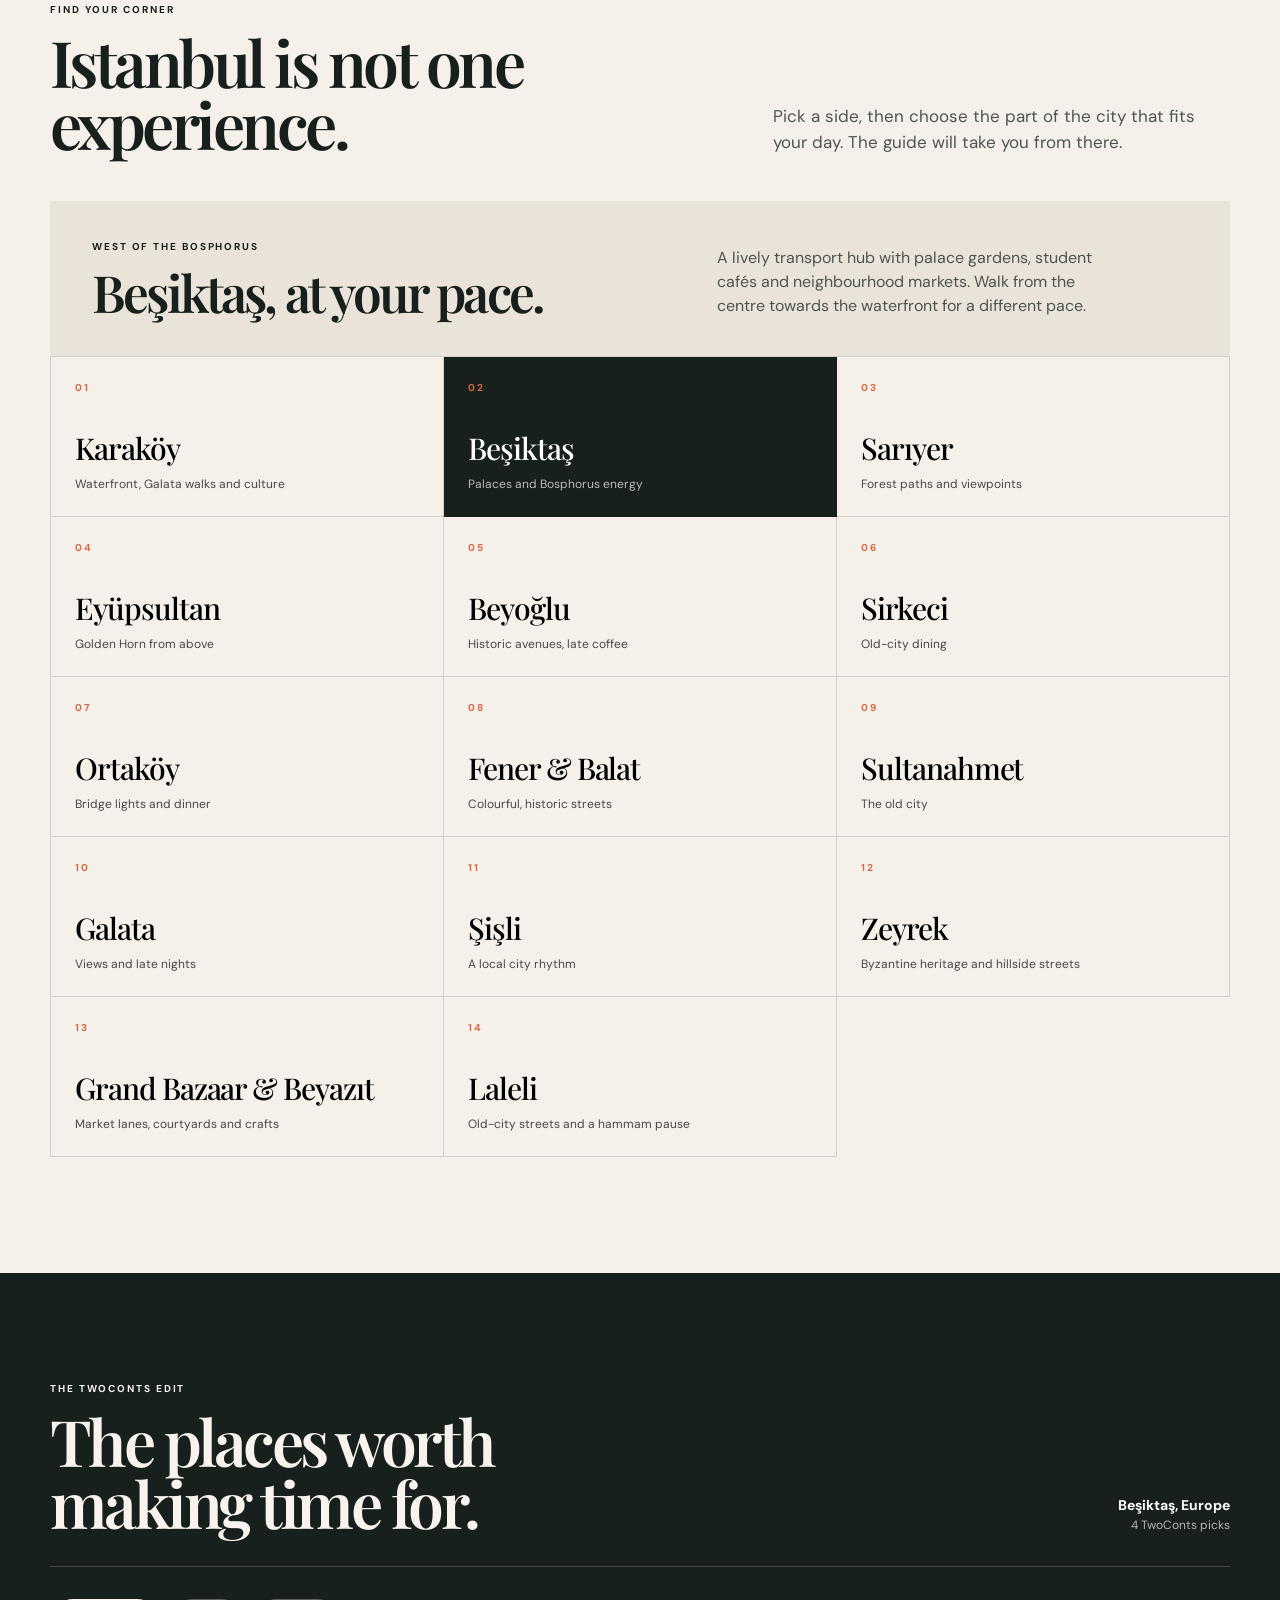
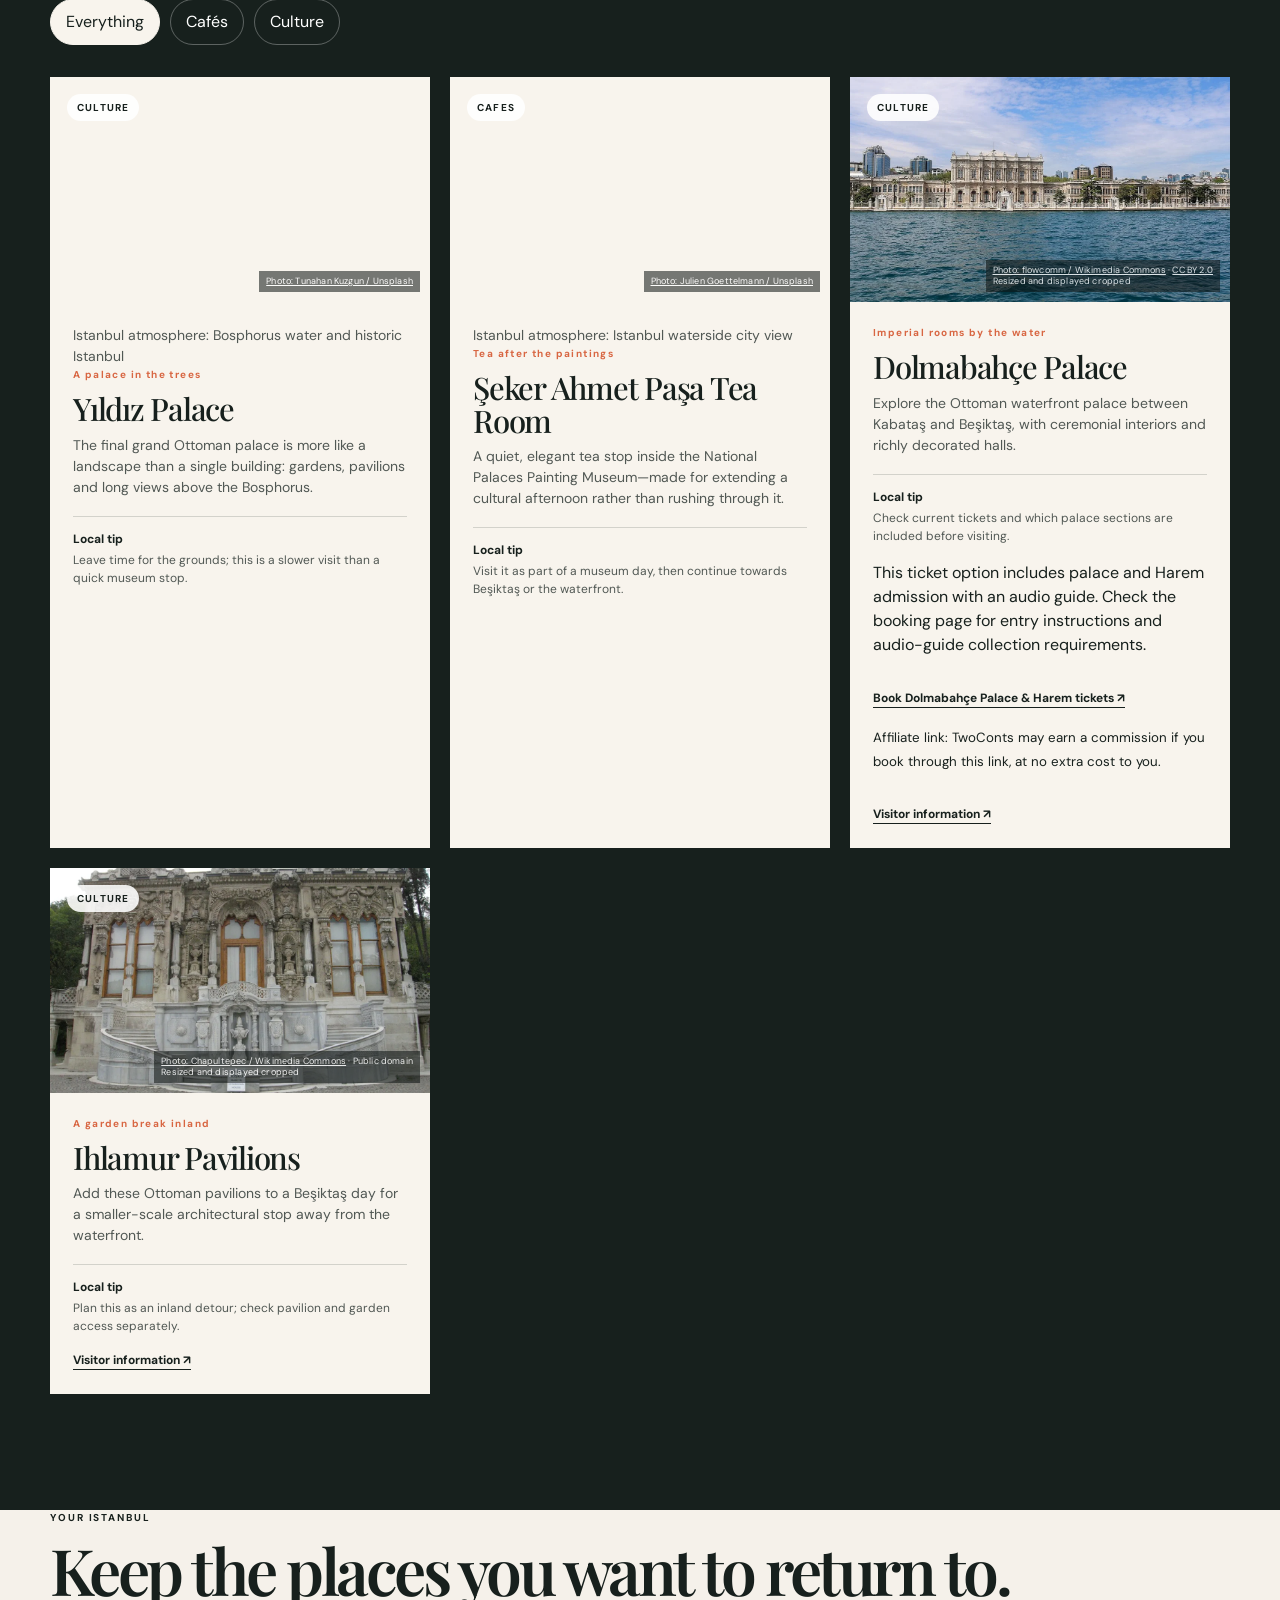
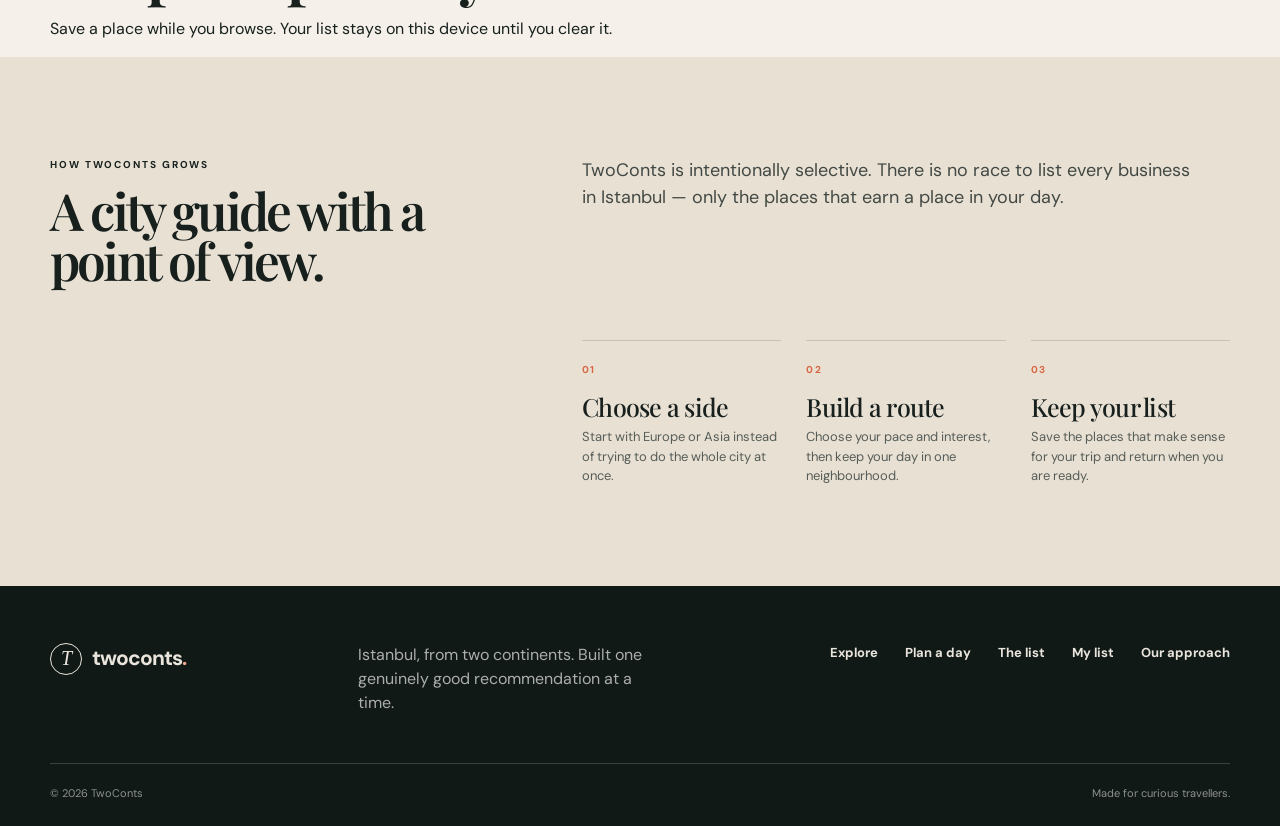
==== commit bcee9b4d: "Add itinerary planning and saved places to TwoConts" ====
--- a/index.html
+++ b/index.html
@@ -12,9 +12,9 @@
   <link rel="preconnect" href="https://fonts.googleapis.com">
   <link rel="preconnect" href="https://fonts.gstatic.com" crossorigin>
   <link href="https://fonts.googleapis.com/css2?family=DM+Sans:wght@400;500;600;700&family=Playfair+Display:ital,wght@0,500;0,600;1,500&display=swap" rel="stylesheet">
-  <link rel="stylesheet" href="assets/css/twoconts.css?v=hidden-places-20261004">
-  <script src="assets/js/twoconts-data.js?v=hidden-places-20261004" defer></script>
-  <script src="assets/js/twoconts.js?v=hidden-places-20261004" defer></script>
+  <link rel="stylesheet" href="assets/css/twoconts.css?v=traveller-planner-20261027">
+  <script src="assets/js/twoconts-data.js?v=traveller-planner-20261027" defer></script>
+  <script src="assets/js/twoconts.js?v=traveller-planner-20261027" defer></script>
 </head>
 <body class="tc-site" data-side="europe">
   <header class="tc-header">
@@ -25,9 +25,10 @@
       <button class="menu-toggle" type="button" aria-label="Open navigation" aria-expanded="false">☰</button>
       <nav class="site-nav">
         <a href="#explore">Explore Istanbul</a>
+        <a href="#plan">Plan a day</a>
         <a href="#recommendations">The list</a>
-        <a href="#approach">Our approach</a>
-        <a class="nav-outline" href="#explore">Choose a side</a>
+        <a href="#saved">My list <span data-saved-count>0</span></a>
+        <a class="nav-outline" href="#plan">Plan your day</a>
       </nav>
     </div>
   </header>
@@ -76,6 +77,7 @@
           <p class="eyebrow">ISTANBUL · TÜRKİYE</p>
           <h1 id="hero-title">One city.<br><em>Two continents.</em><br>Your way in.</h1>
           <p>TwoConts is an opinionated local guide to the neighbourhoods, tables and small details that make Istanbul feel unforgettable.</p>
+          <a class="hero-plan-cta" href="#plan">Plan my Istanbul day <span>→</span></a>
         </div>
         <div class="hero-bottom">
           <p>Forget the endless lists. Start with a side of the city, follow your curiosity, then meet the places we would send a friend to.</p>
@@ -87,17 +89,60 @@
       </div>
     </section>
 
-    <section class="side-chooser" aria-label="Choose a side of Istanbul">
-      <button class="side-choice europe is-selected" type="button" data-side-choice="europe" aria-pressed="true">
+    <section class="side-chooser" role="radiogroup" aria-label="Choose a side of Istanbul">
+      <button class="side-choice europe is-selected" type="button" data-side-choice="europe" role="radio" aria-checked="true">
         <span><span>01 / START WEST</span><strong>European side</strong></span>
         <span class="choice-arrow">→</span>
       </button>
-      <button class="side-choice asia" type="button" data-side-choice="asia" aria-pressed="false">
+      <button class="side-choice asia" type="button" data-side-choice="asia" role="radio" aria-checked="false">
         <span><span>02 / START EAST</span><strong>Asian side</strong></span>
         <span class="choice-arrow">→</span>
       </button>
     </section>
 
+    <section class="trip-planner" id="plan" aria-labelledby="plan-title">
+      <div class="tc-shell planner-grid">
+        <div class="planner-intro">
+          <p class="eyebrow">MAKE IT YOURS</p>
+          <h2 class="section-title" id="plan-title">Plan a day that feels like Istanbul.</h2>
+          <p>Tell us how much time you have and what you feel like doing. We will start you with a considered route in one neighbourhood—no impossible cross-city dash.</p>
+        </div>
+        <div class="planner-card">
+          <div class="planner-choice-group">
+            <p class="planner-label">Start on</p>
+            <div class="planner-options" role="radiogroup" aria-label="Choose a side for your route">
+              <button type="button" class="planner-option is-selected" role="radio" aria-checked="true" data-plan-side="current">Follow my side</button>
+              <button type="button" class="planner-option" role="radio" aria-checked="false" data-plan-side="europe">European side</button>
+              <button type="button" class="planner-option" role="radio" aria-checked="false" data-plan-side="asia">Asian side</button>
+            </div>
+          </div>
+          <div class="planner-choice-group">
+            <p class="planner-label">I am in the mood for</p>
+            <div class="planner-options" role="radiogroup" aria-label="Choose an interest for your route">
+              <button type="button" class="planner-option is-selected" role="radio" aria-checked="true" data-plan-category="all">A little of everything</button>
+              <button type="button" class="planner-option" role="radio" aria-checked="false" data-plan-category="food">Food</button>
+              <button type="button" class="planner-option" role="radio" aria-checked="false" data-plan-category="cafes">Cafés</button>
+              <button type="button" class="planner-option" role="radio" aria-checked="false" data-plan-category="culture">Culture</button>
+              <button type="button" class="planner-option" role="radio" aria-checked="false" data-plan-category="bosphorus">Bosphorus views</button>
+              <button type="button" class="planner-option" role="radio" aria-checked="false" data-plan-category="hidden">Hidden places</button>
+            </div>
+          </div>
+          <div class="planner-choice-group">
+            <p class="planner-label">I have</p>
+            <div class="planner-options" role="radiogroup" aria-label="Choose how much time you have">
+              <button type="button" class="planner-option" role="radio" aria-checked="false" data-plan-time="short">About 2 hours</button>
+              <button type="button" class="planner-option is-selected" role="radio" aria-checked="true" data-plan-time="half">Half a day</button>
+              <button type="button" class="planner-option" role="radio" aria-checked="false" data-plan-time="full">A full day</button>
+            </div>
+          </div>
+          <button class="planner-build" type="button" data-plan-build>Build my route <span>→</span></button>
+        </div>
+        <div class="plan-result" id="plan-result" aria-live="polite">
+          <p class="plan-placeholder">Your route will stay within one area, so you can spend less time crossing the city and more time enjoying it.</p>
+        </div>
+      </div>
+    </section>
+
     <section class="explorer" id="explore" aria-labelledby="explore-title">
       <div class="tc-shell">
         <div class="section-heading">
@@ -115,7 +160,7 @@
           </div>
           <p id="area-description">Old-city landmarks, creative streets and the city’s liveliest waterfronts.</p>
         </div>
-        <div class="area-grid" id="area-list" aria-label="Areas"></div>
+        <div class="area-grid" id="area-list" role="radiogroup" aria-label="Areas"></div>
       </div>
     </section>
 
@@ -131,8 +176,21 @@
             <p id="collection-count">Collection in progress</p>
           </div>
         </div>
-        <div class="category-list" id="category-list" aria-label="Filter by category"></div>
+        <div class="category-list" id="category-list" role="radiogroup" aria-label="Filter by category"></div>
         <div class="place-grid" id="places-grid" aria-live="polite"></div>
+      </div>
+    </section>
+
+    <section class="saved-section" id="saved" aria-labelledby="saved-title">
+      <div class="tc-shell">
+        <div class="saved-heading">
+          <div>
+            <p class="eyebrow">YOUR ISTANBUL</p>
+            <h2 class="section-title" id="saved-title">Keep the places you want to return to.</h2>
+          </div>
+          <p>Save a place while you browse. Your list stays on this device until you clear it.</p>
+        </div>
+        <div class="saved-list" id="saved-list" aria-live="polite"></div>
       </div>
     </section>
 
@@ -151,13 +209,13 @@
           </article>
           <article class="process-item">
             <span>02</span>
-            <h3>Find your area</h3>
-            <p>Neighbourhoods make Istanbul legible. Each has its own pace and personality.</p>
+            <h3>Build a route</h3>
+            <p>Choose your pace and interest, then keep your day in one neighbourhood.</p>
           </article>
           <article class="process-item">
             <span>03</span>
-            <h3>Follow the edit</h3>
-            <p>Filter by what you feel like doing, then discover recommendations with useful local detail.</p>
+            <h3>Keep your list</h3>
+            <p>Save the places that make sense for your trip and return when you are ready.</p>
           </article>
         </div>
       </div>
@@ -174,7 +232,9 @@
         <p>Istanbul, from two continents. Built one genuinely good recommendation at a time.</p>
         <div class="footer-links">
           <a href="#explore">Explore</a>
+          <a href="#plan">Plan a day</a>
           <a href="#recommendations">The list</a>
+          <a href="#saved">My list</a>
           <a href="#approach">Our approach</a>
         </div>
       </div>
--- a/assets/css/twoconts.css
+++ b/assets/css/twoconts.css
@@ -187,7 +187,12 @@
 /* Keep source and licence links readable in photo credits. */
 .photo-credit a{color:inherit;text-decoration:underline}
 
-/* Selected TwoConts Istanbul wordmark. */
-.tc-logo{display:block;width:130px;height:auto;object-fit:contain}.tc-brand,.brand{flex-shrink:0}.tc-header .tc-logo{width:118px}.tc-footer .tc-logo{width:150px}
+/* TwoConts brand artwork */
+.tc-brand-logo{display:block;width:155px;height:auto;max-height:72px;object-fit:contain;border-radius:4px}
+.tc-footer .tc-brand-logo{width:170px}
+@media(max-width:640px){.tc-brand-logo{width:118px;max-height:64px}}
 
-.place-image-context{font-size:11px;color:var(--stone);margin:0 0 12px}
+.category-introduction{grid-column:1/-1;padding:12px 0 24px;border-bottom:1px solid rgba(255,255,255,.2)}
+.category-introduction h3{font:500 28px "Playfair Display",Georgia,serif;margin:0 0 8px}.category-introduction p{max-width:670px;margin:0;color:#d7d6d0}
+
+.image-caption { font-size: .75rem; color: #68716c; margin: 0 0 .8rem; }
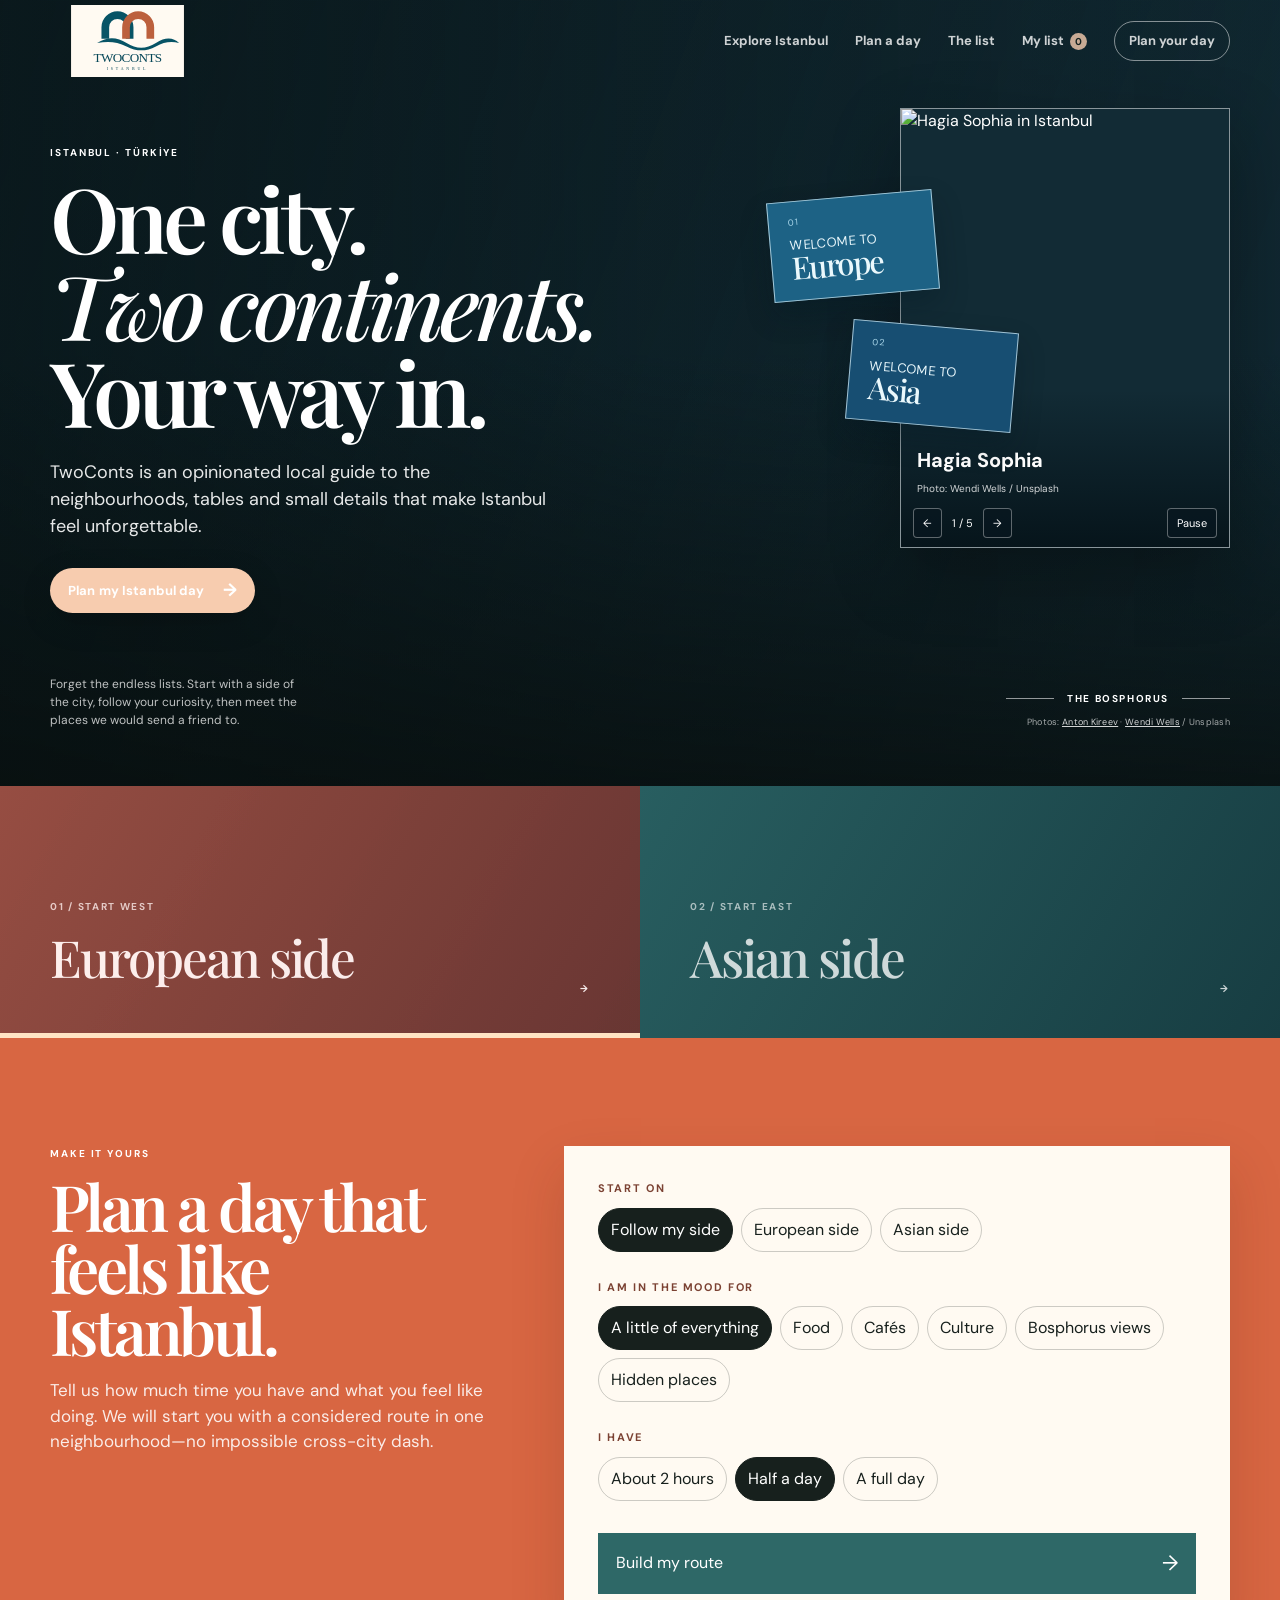
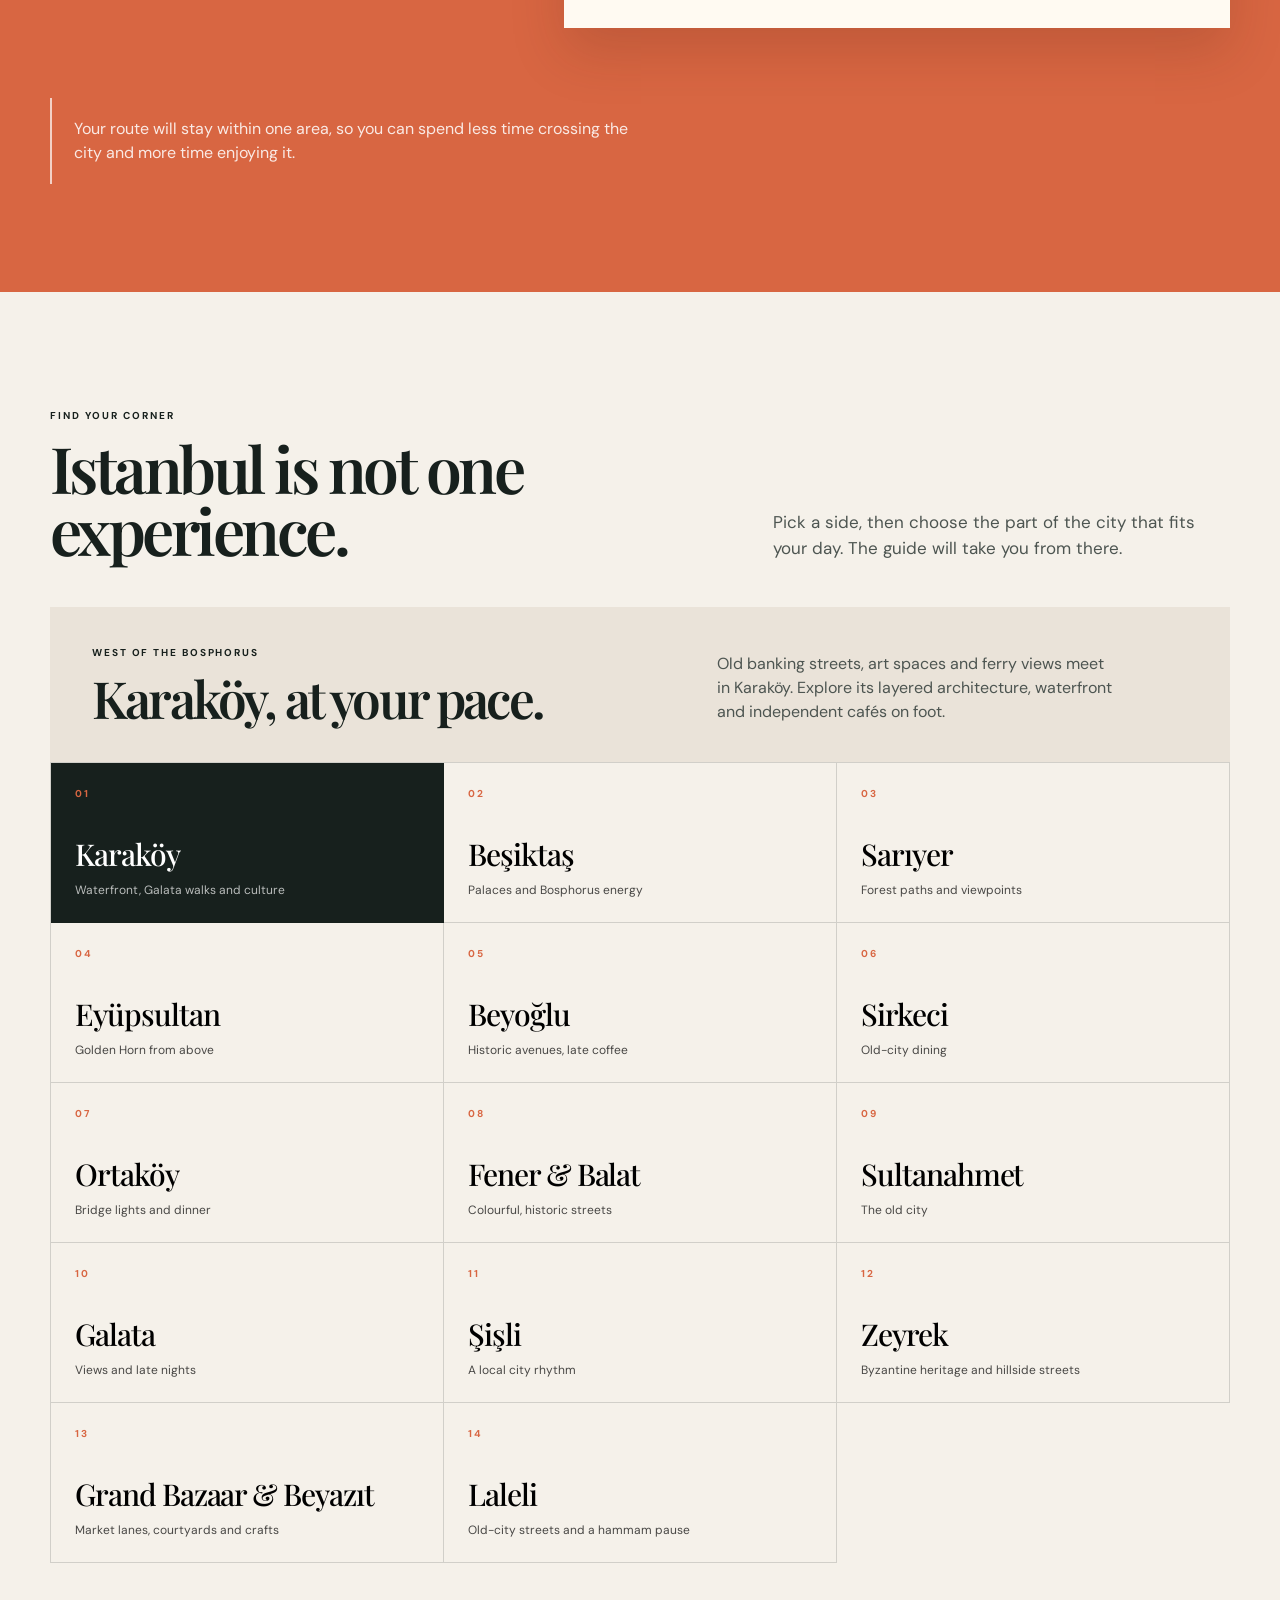
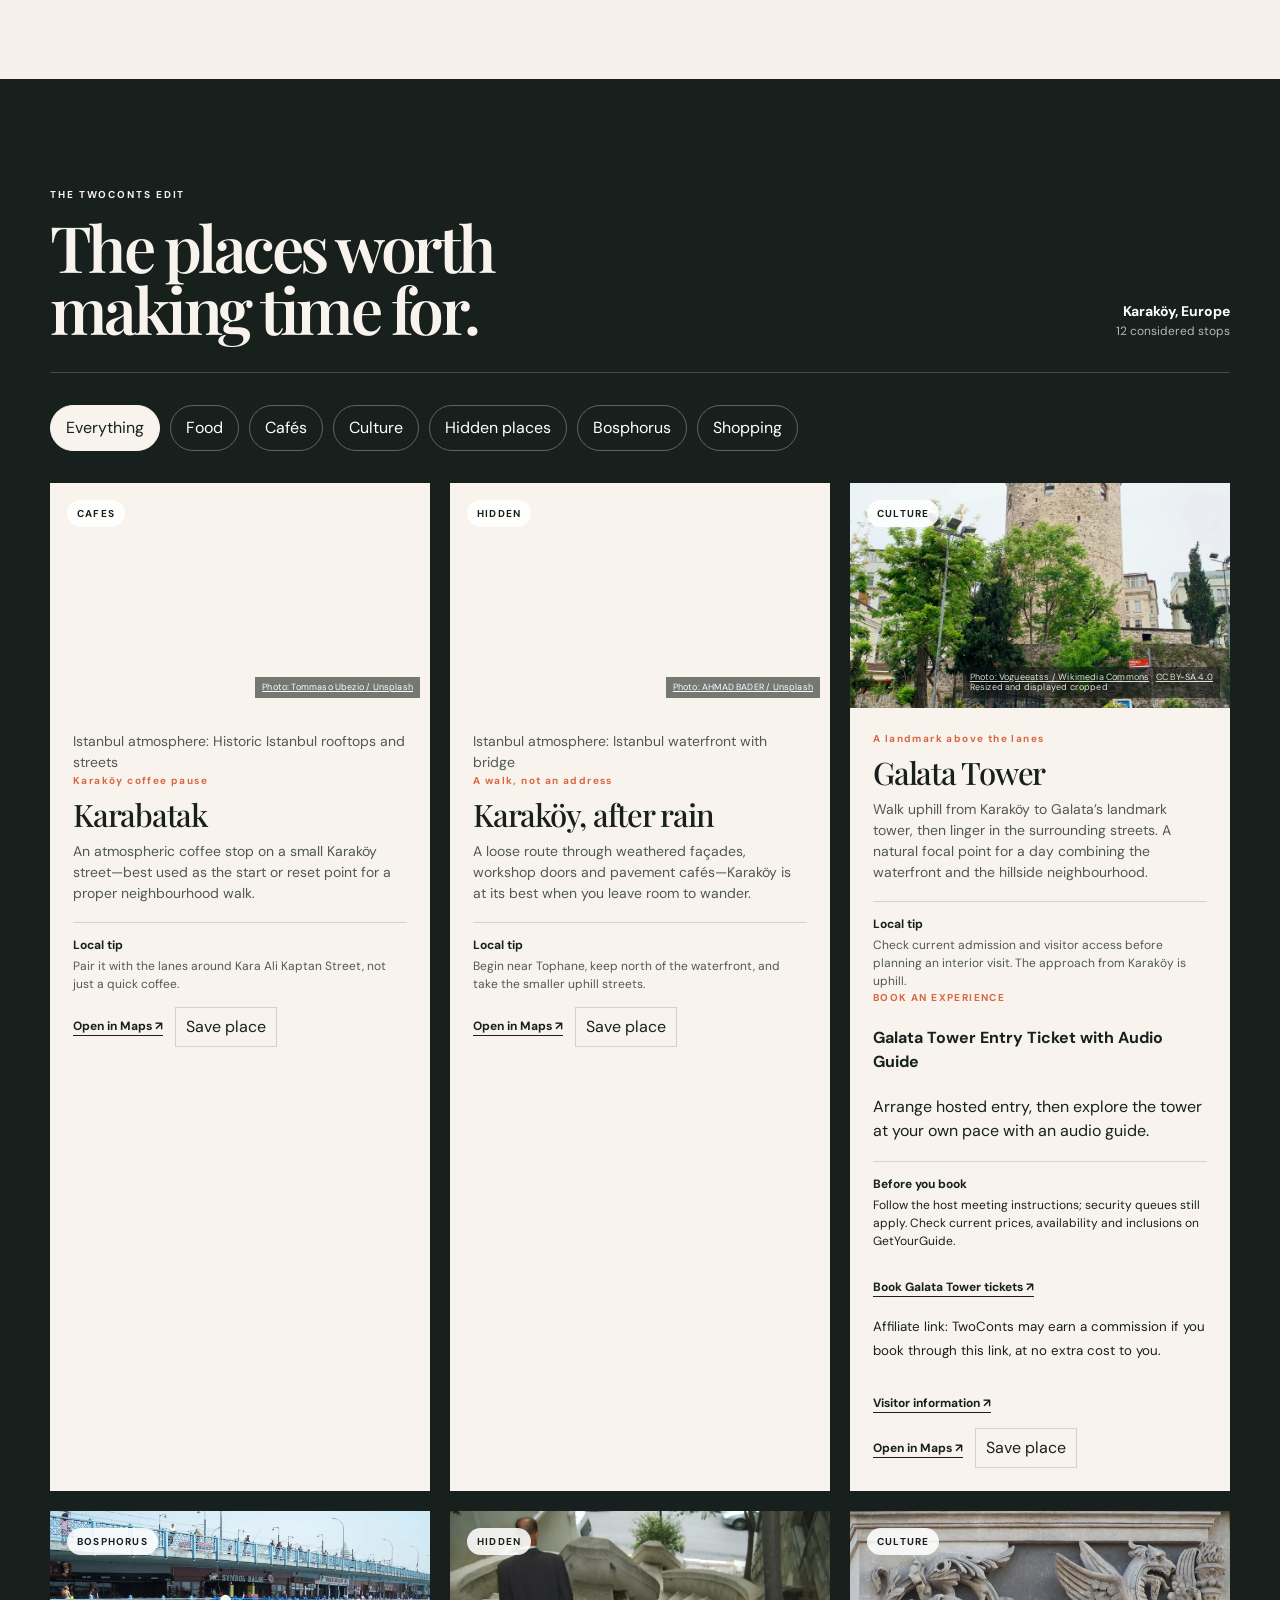
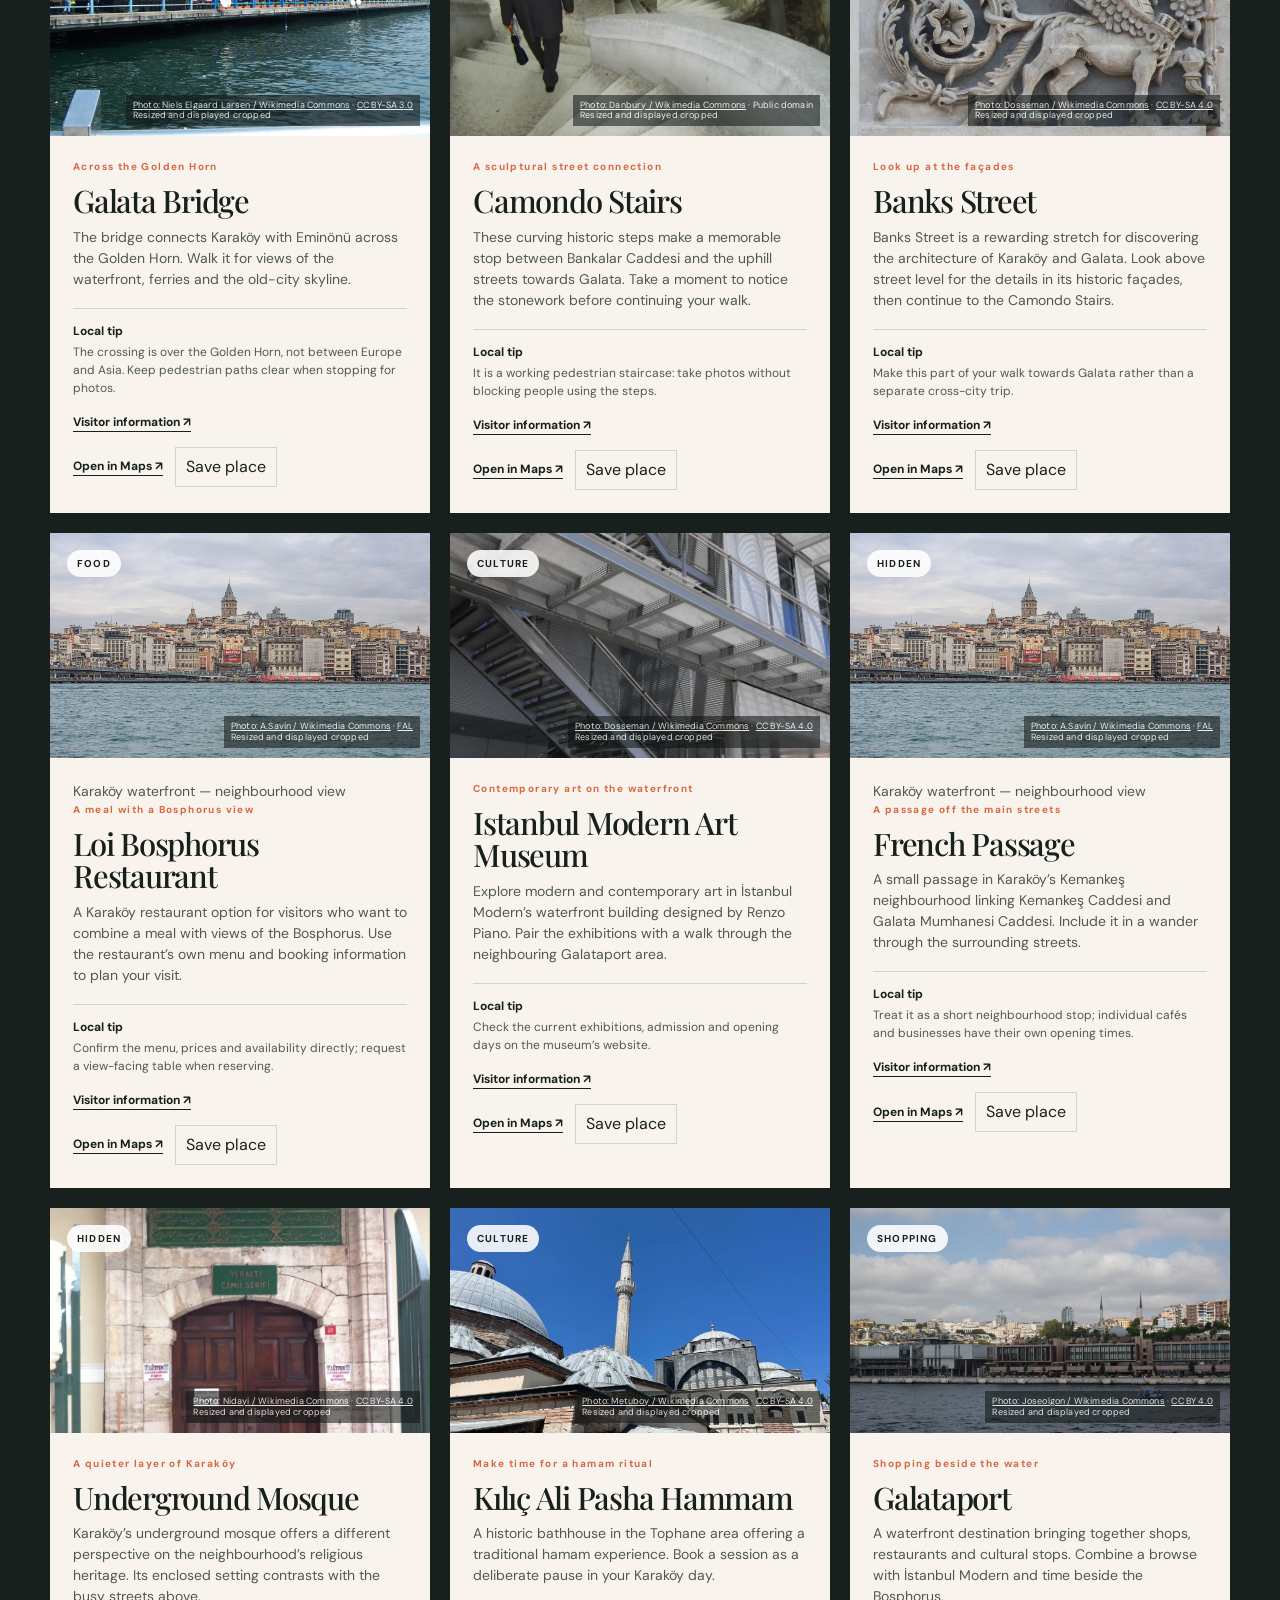
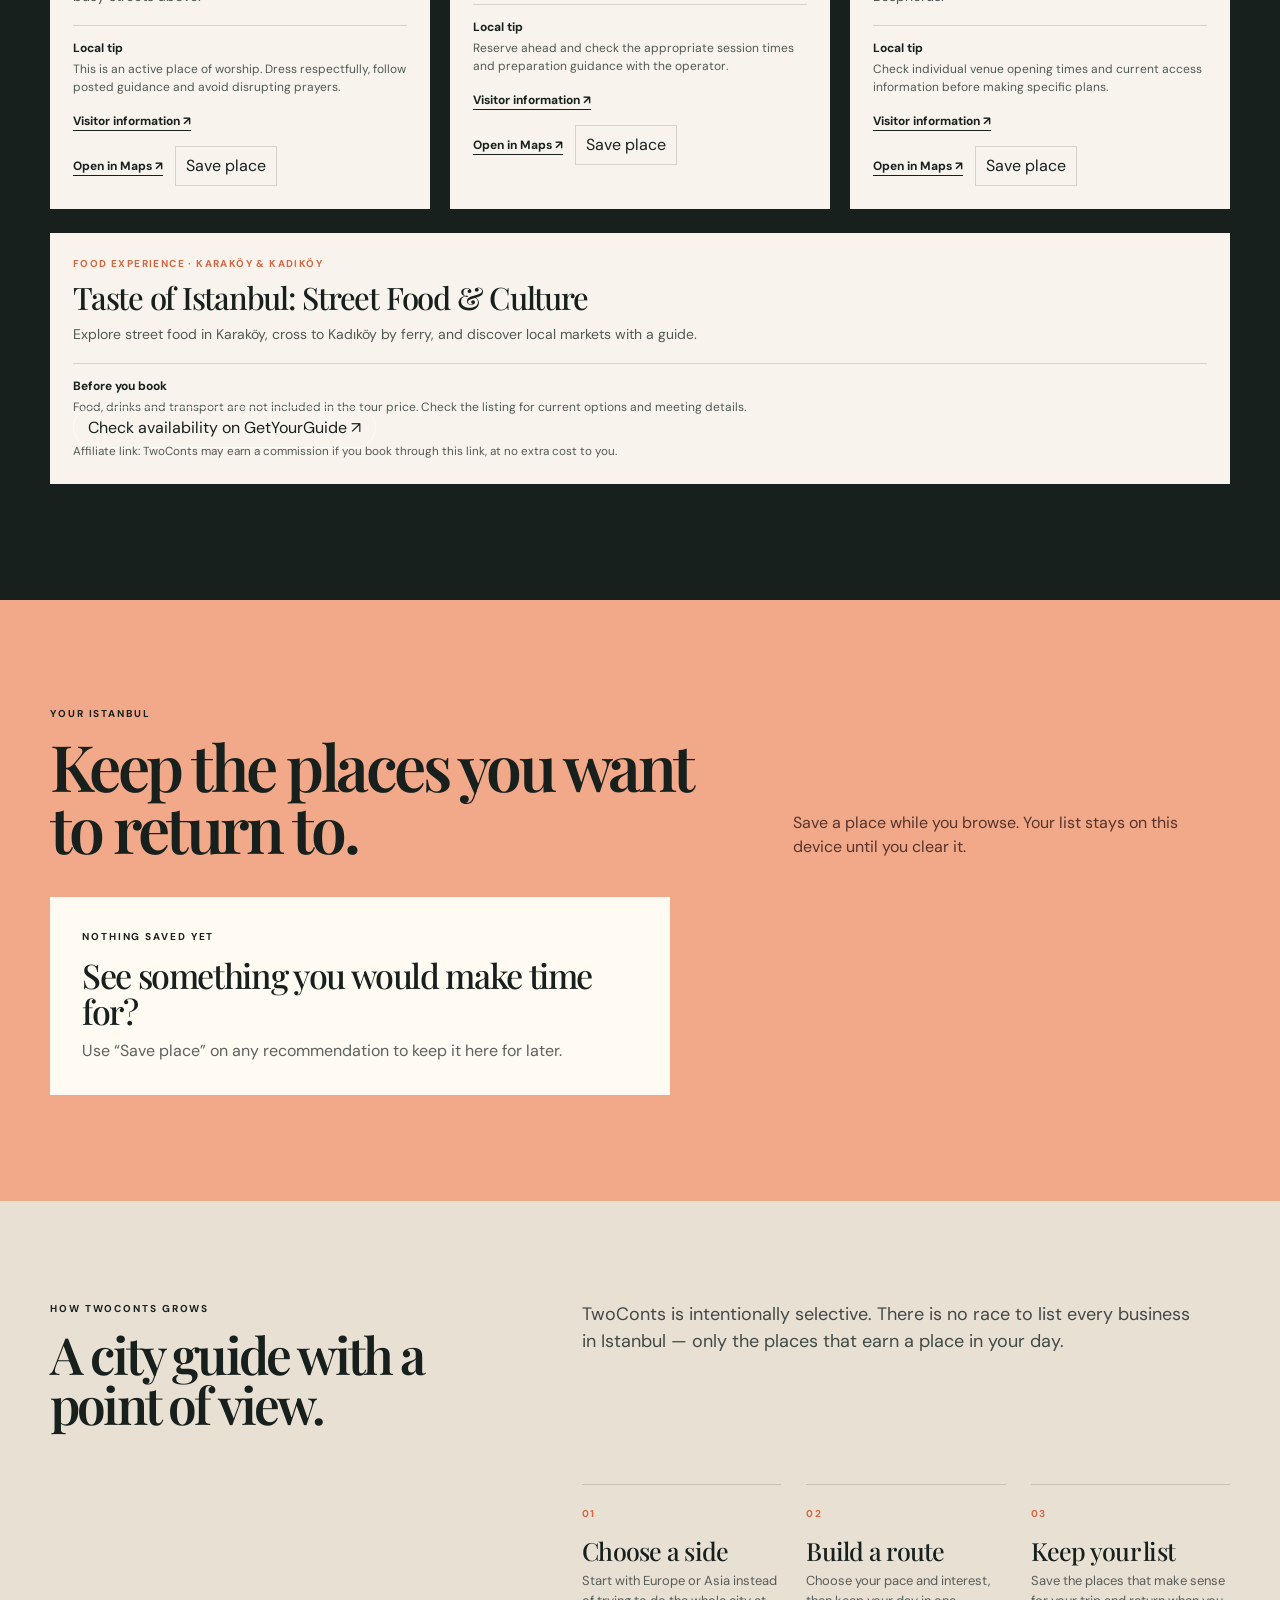
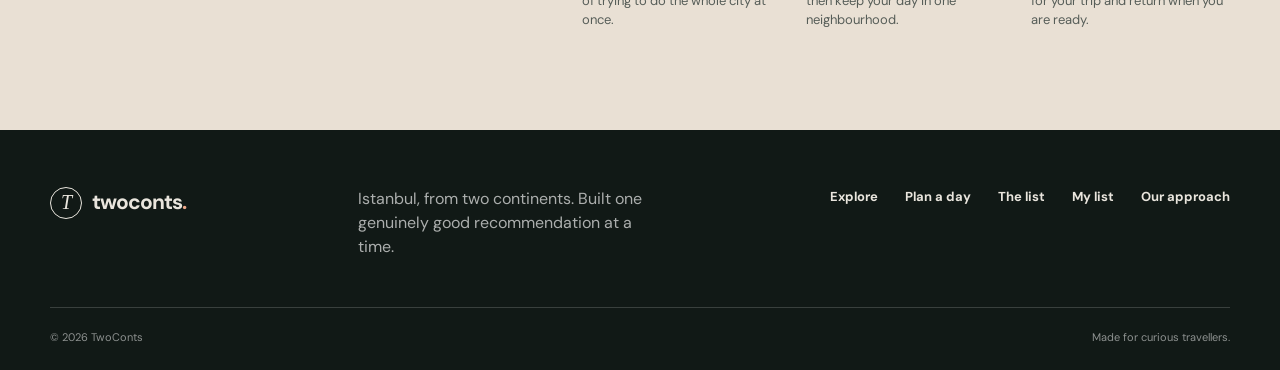
==== commit 9155ff47: "Load versioned traveller planner styles" ====
--- a/index.html
+++ b/index.html
@@ -13,6 +13,7 @@
   <link rel="preconnect" href="https://fonts.gstatic.com" crossorigin>
   <link href="https://fonts.googleapis.com/css2?family=DM+Sans:wght@400;500;600;700&family=Playfair+Display:ital,wght@0,500;0,600;1,500&display=swap" rel="stylesheet">
   <link rel="stylesheet" href="assets/css/twoconts.css?v=traveller-planner-20261027">
+  <link rel="stylesheet" href="assets/css/twoconts-planner-20261027.css">
   <script src="assets/js/twoconts-data.js?v=traveller-planner-20261027" defer></script>
   <script src="assets/js/twoconts.js?v=traveller-planner-20261027" defer></script>
 </head>
--- a/assets/css/twoconts.css
+++ b/assets/css/twoconts.css
@@ -196,3 +196,10 @@
 .category-introduction h3{font:500 28px "Playfair Display",Georgia,serif;margin:0 0 8px}.category-introduction p{max-width:670px;margin:0;color:#d7d6d0}
 
 .image-caption { font-size: .75rem; color: #68716c; margin: 0 0 .8rem; }
+
+
+/* Trip planning, saved places, and traveller actions */
+.hero-plan-cta{display:inline-flex;align-items:center;gap:18px;margin-top:28px;padding:13px 18px;border-radius:999px;background:#f7ccaf;color:#17201d;font-size:13px;font-weight:700;letter-spacing:.01em;box-shadow:0 10px 30px rgba(0,0,0,.18);transition:transform .2s ease,background .2s ease}
+.hero-plan-cta:hover{transform:translateY(-2px);background:#fff4e8}.hero-plan-cta span{font-size:18px;line-height:1}
+.trip-planner{padding:108px 0;background:#d86642;color:#fff}.planner-grid{display:grid;grid-template-columns:.8fr 1.2fr;gap:70px;align-items:start}.planner-intro .section-title{max-width:580px}.planner-intro>p:not(.eyebrow){max-width:500px;font-size:17px;color:rgba(255,255,255,.88)}.planner-card{padding:34px;background:#fffaf2;color:var(--ink);box-shadow:0 24px 50px rgba(73,28,17,.17)}.planner-choice-group+.planner-choice-group{margin-top:27px}.planner-label{margin:0 0 11px;font-size:11px;font-weight:700;letter-spacing:.15em;text-transform:uppercase;color:#7b4233}.planner-options{display:flex;flex-wrap:wrap;gap:8px}.planner-option{border:1px solid rgba(23,32,29,.22);border-radius:999px;padding:9px 12px;background:transparent;color:var(--ink);cursor:pointer;font-size:13px;transition:background .2s ease,color .2s ease,border-color .2s ease}.planner-option:hover,.planner-option.is-selected{background:var(--ink);color:#fff;border-color:var(--ink)}.planner-build{display:flex;align-items:center;justify-content:space-between;width:100%;margin-top:32px;padding:15px 18px;border:0;background:var(--teal);color:#fff;cursor:pointer;font:700 14px "DM Sans",Arial,sans-serif}.planner-build:hover{background:#1f5352}.planner-build span{font-size:21px}.plan-result{grid-column:1/-1}.plan-placeholder{max-width:600px;margin:0;padding:19px 22px;border-left:2px solid rgba(255,255,255,.7);color:rgba(255,255,255,.86)}.route-card{max-width:850px;padding:34px;background:#fffaf2;color:var(--ink);box-shadow:0 24px 50px rgba(73,28,17,.17)}.route-card h3{margin:0;font:500 43px/1 "Playfair Display",Georgia,serif;letter-spacing:-.05em}.route-card>p:not(.eyebrow){max-width:600px;margin:14px 0 0;color:#4d5551}.route-stops{margin:28px 0 0;padding:0;list-style:none;border-top:1px solid var(--line)}.route-stops li{display:grid;grid-template-columns:48px 1fr;gap:14px;padding:18px 0;border-bottom:1px solid var(--line)}.route-stops>li>span{padding-top:2px;color:var(--orange);font-size:11px;font-weight:700;letter-spacing:.13em}.route-stops h4{margin:0;font:500 23px/1.05 "Playfair Display",Georgia,serif;letter-spacing:-.03em}.route-stops p{margin:5px 0 0;color:#626a65;font-size:13px}.route-actions,.place-actions{display:flex;align-items:center;flex-wrap:wrap;gap:12px;margin-top:14px}.route-actions a,.place-map{font-size:12px;font-weight:700;border-bottom:1px solid currentColor}.route-actions button,.save-place{padding:7px 10px;border:1px solid var(--line);background:transparent;color:var(--ink);cursor:pointer;font:700 11px "DM Sans",Arial,sans-serif}.route-actions button:hover,.save-place:hover,.save-place.is-saved{border-color:var(--teal);background:var(--teal);color:#fff}.route-footer{display:flex;align-items:end;justify-content:space-between;gap:24px;margin-top:26px}.route-map{padding:11px 13px;background:var(--orange);color:#fff;font-size:12px;font-weight:700}.route-footer p{margin:0;color:#626a65;font-size:12px}.saved-section{padding:106px 0;background:#f1a98a}.saved-heading{display:grid;grid-template-columns:1fr minmax(260px,.65fr);gap:70px;align-items:end;margin-bottom:38px}.saved-heading>p{margin:0;color:#56332c;font-size:16px}.saved-empty{max-width:620px;padding:32px;background:#fffaf2}.saved-empty h3{margin:0;font:500 34px/1.05 "Playfair Display",Georgia,serif;letter-spacing:-.04em}.saved-empty>p:not(.eyebrow){margin:10px 0 0;color:#5b625d}.saved-actions{display:flex;align-items:center;justify-content:space-between;gap:20px;margin-bottom:17px}.saved-actions>p{margin:0;font-weight:600}.saved-actions>div{display:flex;gap:10px;flex-wrap:wrap}.text-button{border:0;border-bottom:1px solid currentColor;padding:4px 0;background:transparent;color:var(--ink);cursor:pointer;font:700 12px "DM Sans",Arial,sans-serif}.saved-grid{display:grid;grid-template-columns:repeat(3,1fr);gap:18px}.saved-card{padding:23px;background:#fffaf2;color:var(--ink)}.saved-card h3{margin:9px 0;font:500 27px/1.05 "Playfair Display",Georgia,serif;letter-spacing:-.035em}.saved-card>p:not(.place-kicker){margin:0;color:#626a65;font-size:13px}.site-nav [data-saved-count]{display:inline-grid;place-items:center;min-width:17px;height:17px;margin-left:3px;padding:0 4px;border-radius:999px;background:#f7ccaf;color:#17201d;font-size:10px}.side-choice:focus-visible,.area-card:focus-visible,.category-pill:focus-visible,.planner-option:focus-visible,.planner-build:focus-visible,.save-place:focus-visible,.text-button:focus-visible,.hero-plan-cta:focus-visible{outline:3px solid currentColor;outline-offset:3px}
+@media(max-width:760px){.hero-plan-cta{margin-top:20px;padding:11px 15px}.trip-planner{padding:76px 0}.planner-grid,.saved-heading{grid-template-columns:1fr;gap:28px}.planner-card,.route-card{padding:25px}.route-card h3{font-size:37px}.planner-options{gap:7px}.planner-option{font-size:12px}.route-footer,.saved-actions{align-items:start;flex-direction:column}.saved-section{padding:76px 0}.saved-grid{grid-template-columns:1fr}.saved-heading{margin-bottom:29px}.saved-heading>p{font-size:15px}.site-nav [data-saved-count]{background:#f7ccaf;color:#17201d}}
--- a/assets/css/twoconts-planner-20261027.css
+++ b/assets/css/twoconts-planner-20261027.css
@@ -0,0 +1,5 @@
+/* Trip planning, saved places, and traveller actions */
+.hero-plan-cta{display:inline-flex;align-items:center;gap:18px;margin-top:28px;padding:13px 18px;border-radius:999px;background:#f7ccaf;color:#17201d;font-size:13px;font-weight:700;letter-spacing:.01em;box-shadow:0 10px 30px rgba(0,0,0,.18);transition:transform .2s ease,background .2s ease}
+.hero-plan-cta:hover{transform:translateY(-2px);background:#fff4e8}.hero-plan-cta span{font-size:18px;line-height:1}
+.trip-planner{padding:108px 0;background:#d86642;color:#fff}.planner-grid{display:grid;grid-template-columns:.8fr 1.2fr;gap:70px;align-items:start}.planner-intro .section-title{max-width:580px}.planner-intro>p:not(.eyebrow){max-width:500px;font-size:17px;color:rgba(255,255,255,.88)}.planner-card{padding:34px;background:#fffaf2;color:var(--ink);box-shadow:0 24px 50px rgba(73,28,17,.17)}.planner-choice-group+.planner-choice-group{margin-top:27px}.planner-label{margin:0 0 11px;font-size:11px;font-weight:700;letter-spacing:.15em;text-transform:uppercase;color:#7b4233}.planner-options{display:flex;flex-wrap:wrap;gap:8px}.planner-option{border:1px solid rgba(23,32,29,.22);border-radius:999px;padding:9px 12px;background:transparent;color:var(--ink);cursor:pointer;font-size:13px;transition:background .2s ease,color .2s ease,border-color .2s ease}.planner-option:hover,.planner-option.is-selected{background:var(--ink);color:#fff;border-color:var(--ink)}.planner-build{display:flex;align-items:center;justify-content:space-between;width:100%;margin-top:32px;padding:15px 18px;border:0;background:var(--teal);color:#fff;cursor:pointer;font:700 14px "DM Sans",Arial,sans-serif}.planner-build:hover{background:#1f5352}.planner-build span{font-size:21px}.plan-result{grid-column:1/-1}.plan-placeholder{max-width:600px;margin:0;padding:19px 22px;border-left:2px solid rgba(255,255,255,.7);color:rgba(255,255,255,.86)}.route-card{max-width:850px;padding:34px;background:#fffaf2;color:var(--ink);box-shadow:0 24px 50px rgba(73,28,17,.17)}.route-card h3{margin:0;font:500 43px/1 "Playfair Display",Georgia,serif;letter-spacing:-.05em}.route-card>p:not(.eyebrow){max-width:600px;margin:14px 0 0;color:#4d5551}.route-stops{margin:28px 0 0;padding:0;list-style:none;border-top:1px solid var(--line)}.route-stops li{display:grid;grid-template-columns:48px 1fr;gap:14px;padding:18px 0;border-bottom:1px solid var(--line)}.route-stops>li>span{padding-top:2px;color:var(--orange);font-size:11px;font-weight:700;letter-spacing:.13em}.route-stops h4{margin:0;font:500 23px/1.05 "Playfair Display",Georgia,serif;letter-spacing:-.03em}.route-stops p{margin:5px 0 0;color:#626a65;font-size:13px}.route-actions,.place-actions{display:flex;align-items:center;flex-wrap:wrap;gap:12px;margin-top:14px}.route-actions a,.place-map{font-size:12px;font-weight:700;border-bottom:1px solid currentColor}.route-actions button,.save-place{padding:7px 10px;border:1px solid var(--line);background:transparent;color:var(--ink);cursor:pointer;font:700 11px "DM Sans",Arial,sans-serif}.route-actions button:hover,.save-place:hover,.save-place.is-saved{border-color:var(--teal);background:var(--teal);color:#fff}.route-footer{display:flex;align-items:end;justify-content:space-between;gap:24px;margin-top:26px}.route-map{padding:11px 13px;background:var(--orange);color:#fff;font-size:12px;font-weight:700}.route-footer p{margin:0;color:#626a65;font-size:12px}.saved-section{padding:106px 0;background:#f1a98a}.saved-heading{display:grid;grid-template-columns:1fr minmax(260px,.65fr);gap:70px;align-items:end;margin-bottom:38px}.saved-heading>p{margin:0;color:#56332c;font-size:16px}.saved-empty{max-width:620px;padding:32px;background:#fffaf2}.saved-empty h3{margin:0;font:500 34px/1.05 "Playfair Display",Georgia,serif;letter-spacing:-.04em}.saved-empty>p:not(.eyebrow){margin:10px 0 0;color:#5b625d}.saved-actions{display:flex;align-items:center;justify-content:space-between;gap:20px;margin-bottom:17px}.saved-actions>p{margin:0;font-weight:600}.saved-actions>div{display:flex;gap:10px;flex-wrap:wrap}.text-button{border:0;border-bottom:1px solid currentColor;padding:4px 0;background:transparent;color:var(--ink);cursor:pointer;font:700 12px "DM Sans",Arial,sans-serif}.saved-grid{display:grid;grid-template-columns:repeat(3,1fr);gap:18px}.saved-card{padding:23px;background:#fffaf2;color:var(--ink)}.saved-card h3{margin:9px 0;font:500 27px/1.05 "Playfair Display",Georgia,serif;letter-spacing:-.035em}.saved-card>p:not(.place-kicker){margin:0;color:#626a65;font-size:13px}.site-nav [data-saved-count]{display:inline-grid;place-items:center;min-width:17px;height:17px;margin-left:3px;padding:0 4px;border-radius:999px;background:#f7ccaf;color:#17201d;font-size:10px}.side-choice:focus-visible,.area-card:focus-visible,.category-pill:focus-visible,.planner-option:focus-visible,.planner-build:focus-visible,.save-place:focus-visible,.text-button:focus-visible,.hero-plan-cta:focus-visible{outline:3px solid currentColor;outline-offset:3px}
+@media(max-width:760px){.hero-plan-cta{margin-top:20px;padding:11px 15px}.trip-planner{padding:76px 0}.planner-grid,.saved-heading{grid-template-columns:1fr;gap:28px}.planner-card,.route-card{padding:25px}.route-card h3{font-size:37px}.planner-options{gap:7px}.planner-option{font-size:12px}.route-footer,.saved-actions{align-items:start;flex-direction:column}.saved-section{padding:76px 0}.saved-grid{grid-template-columns:1fr}.saved-heading{margin-bottom:29px}.saved-heading>p{font-size:15px}.site-nav [data-saved-count]{background:#f7ccaf;color:#17201d}}
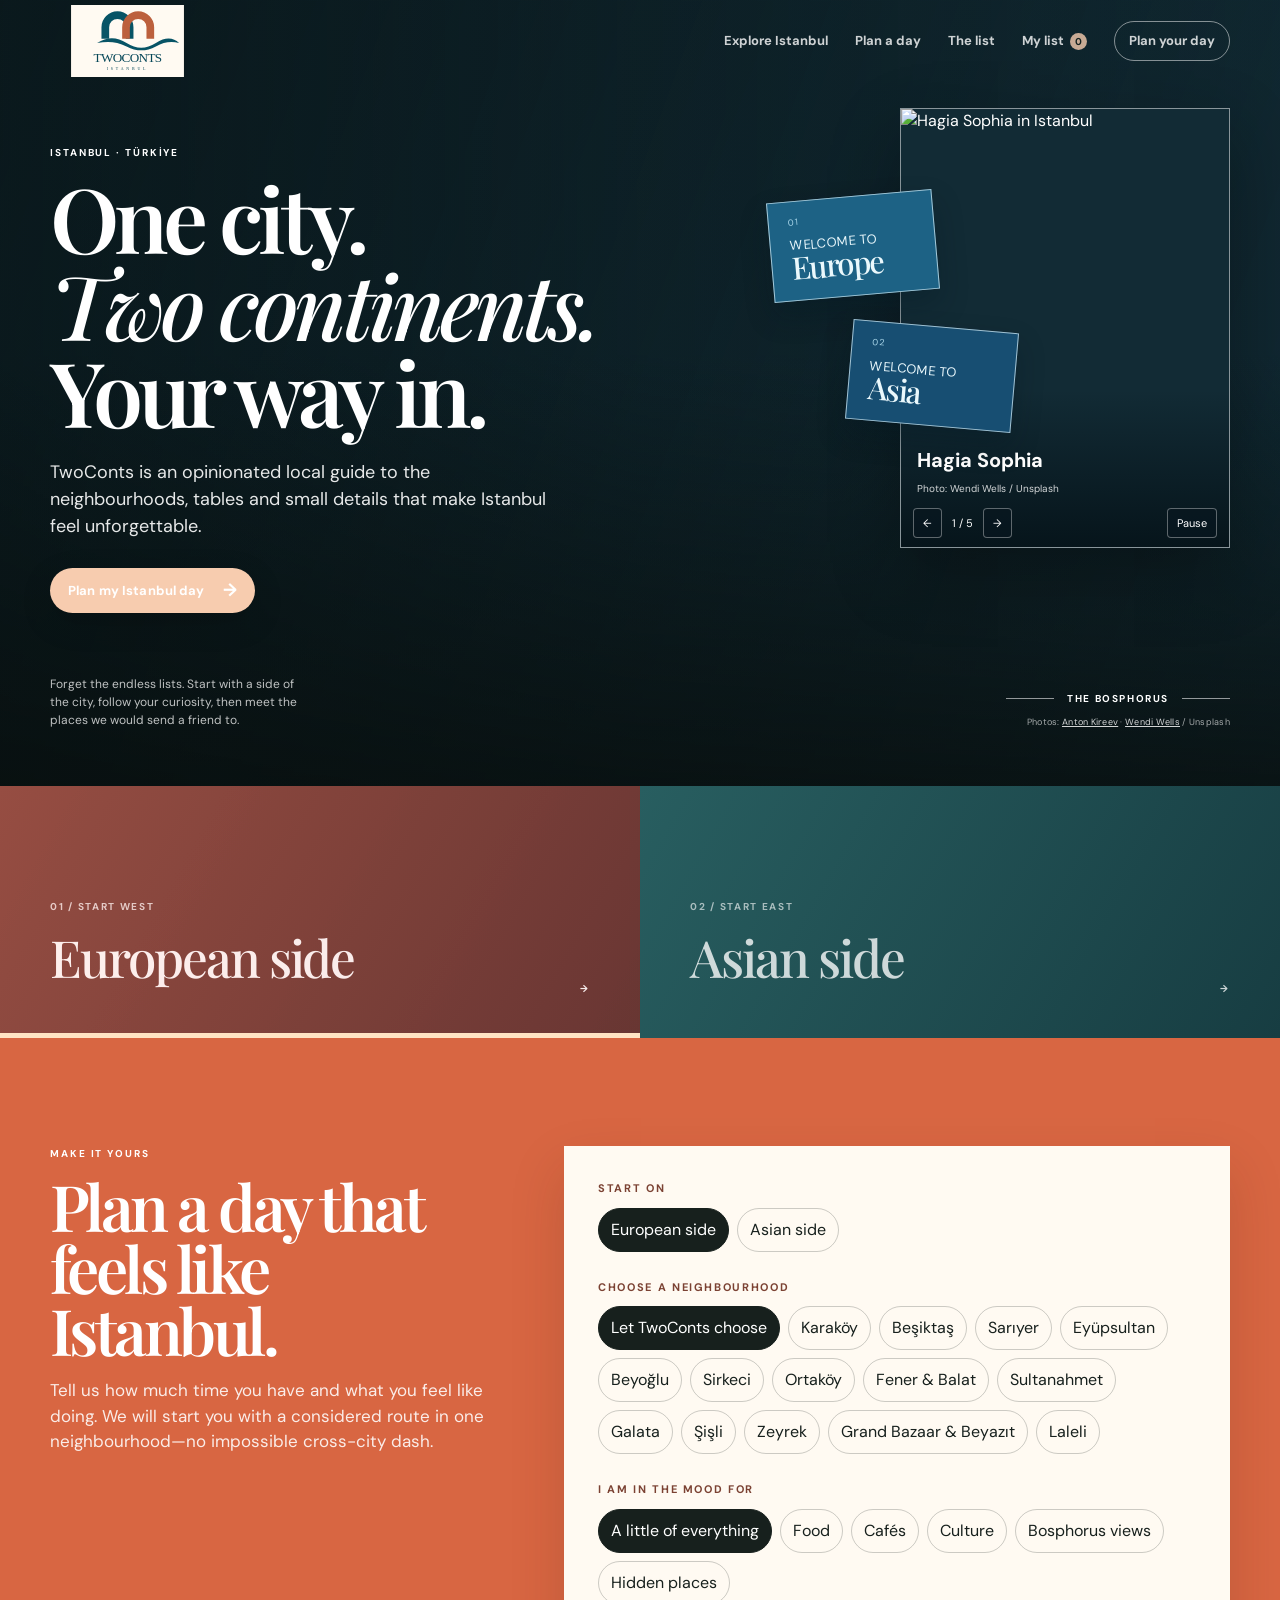
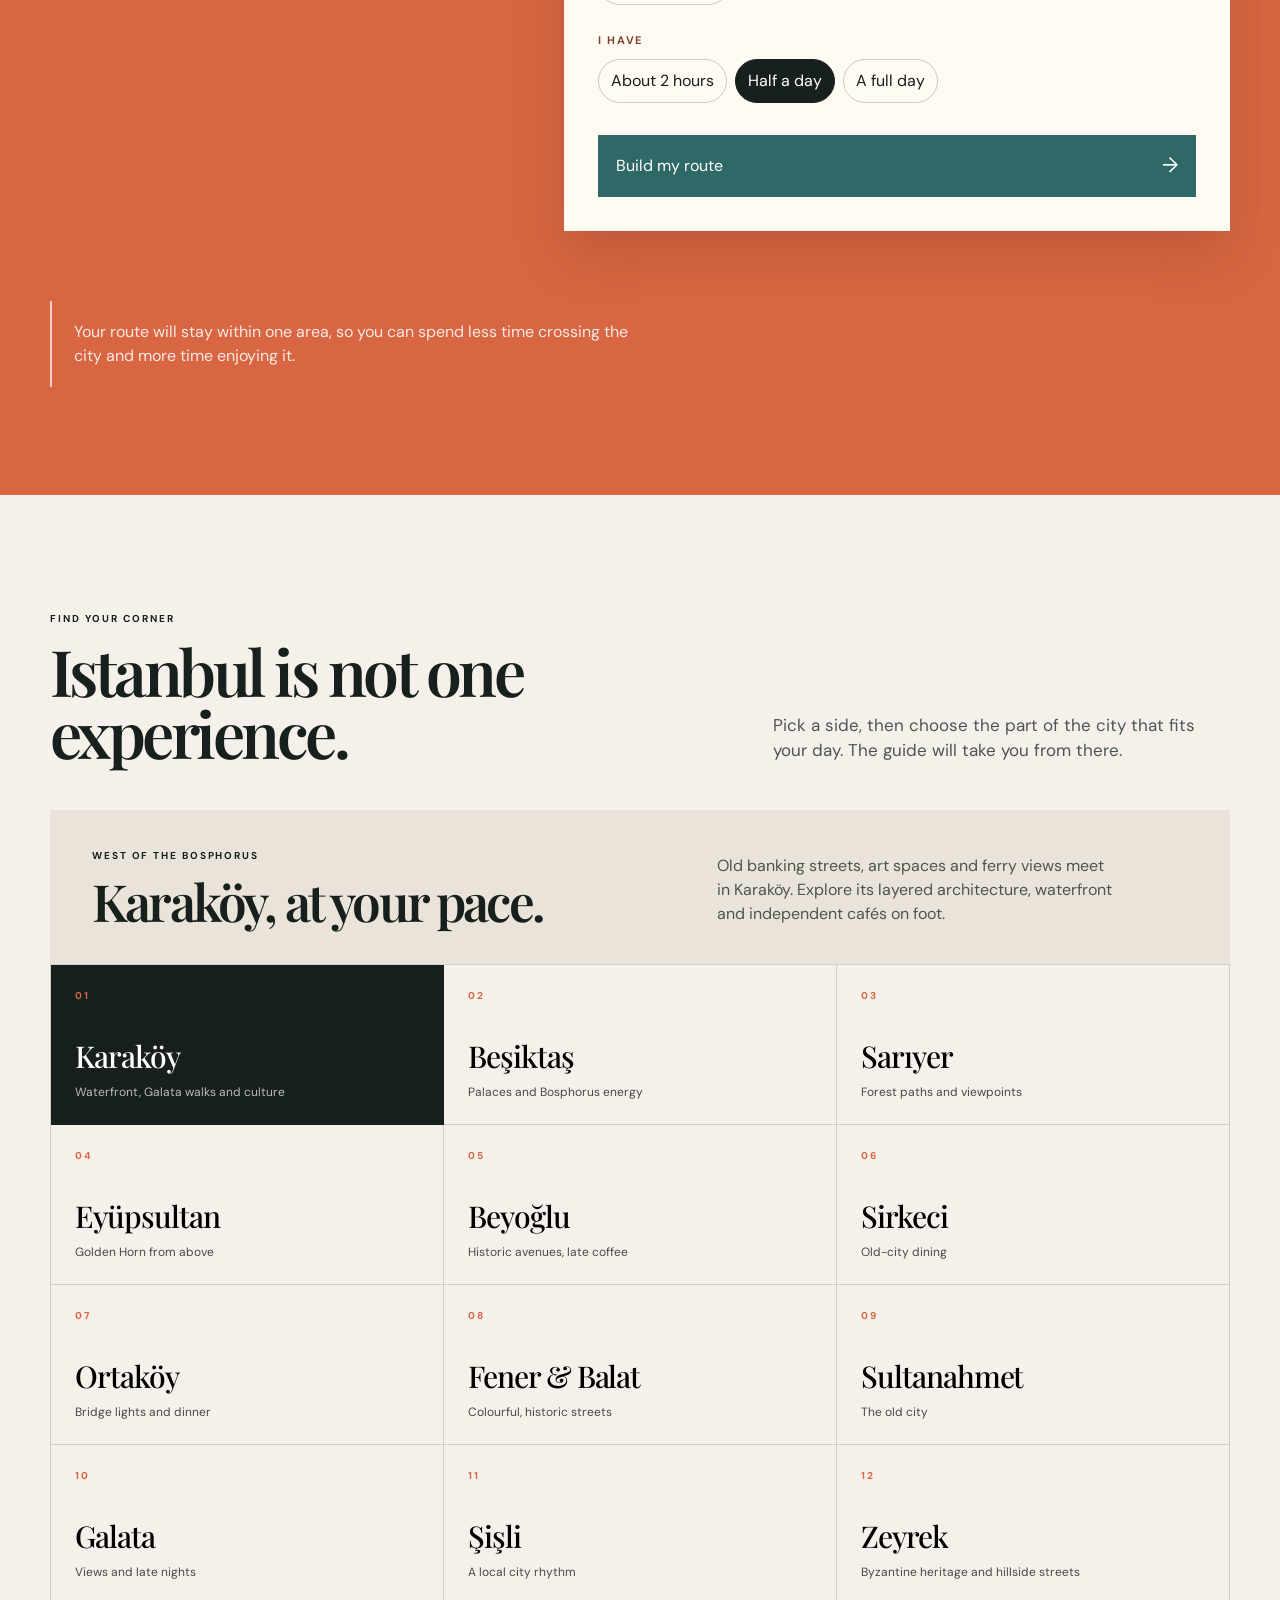
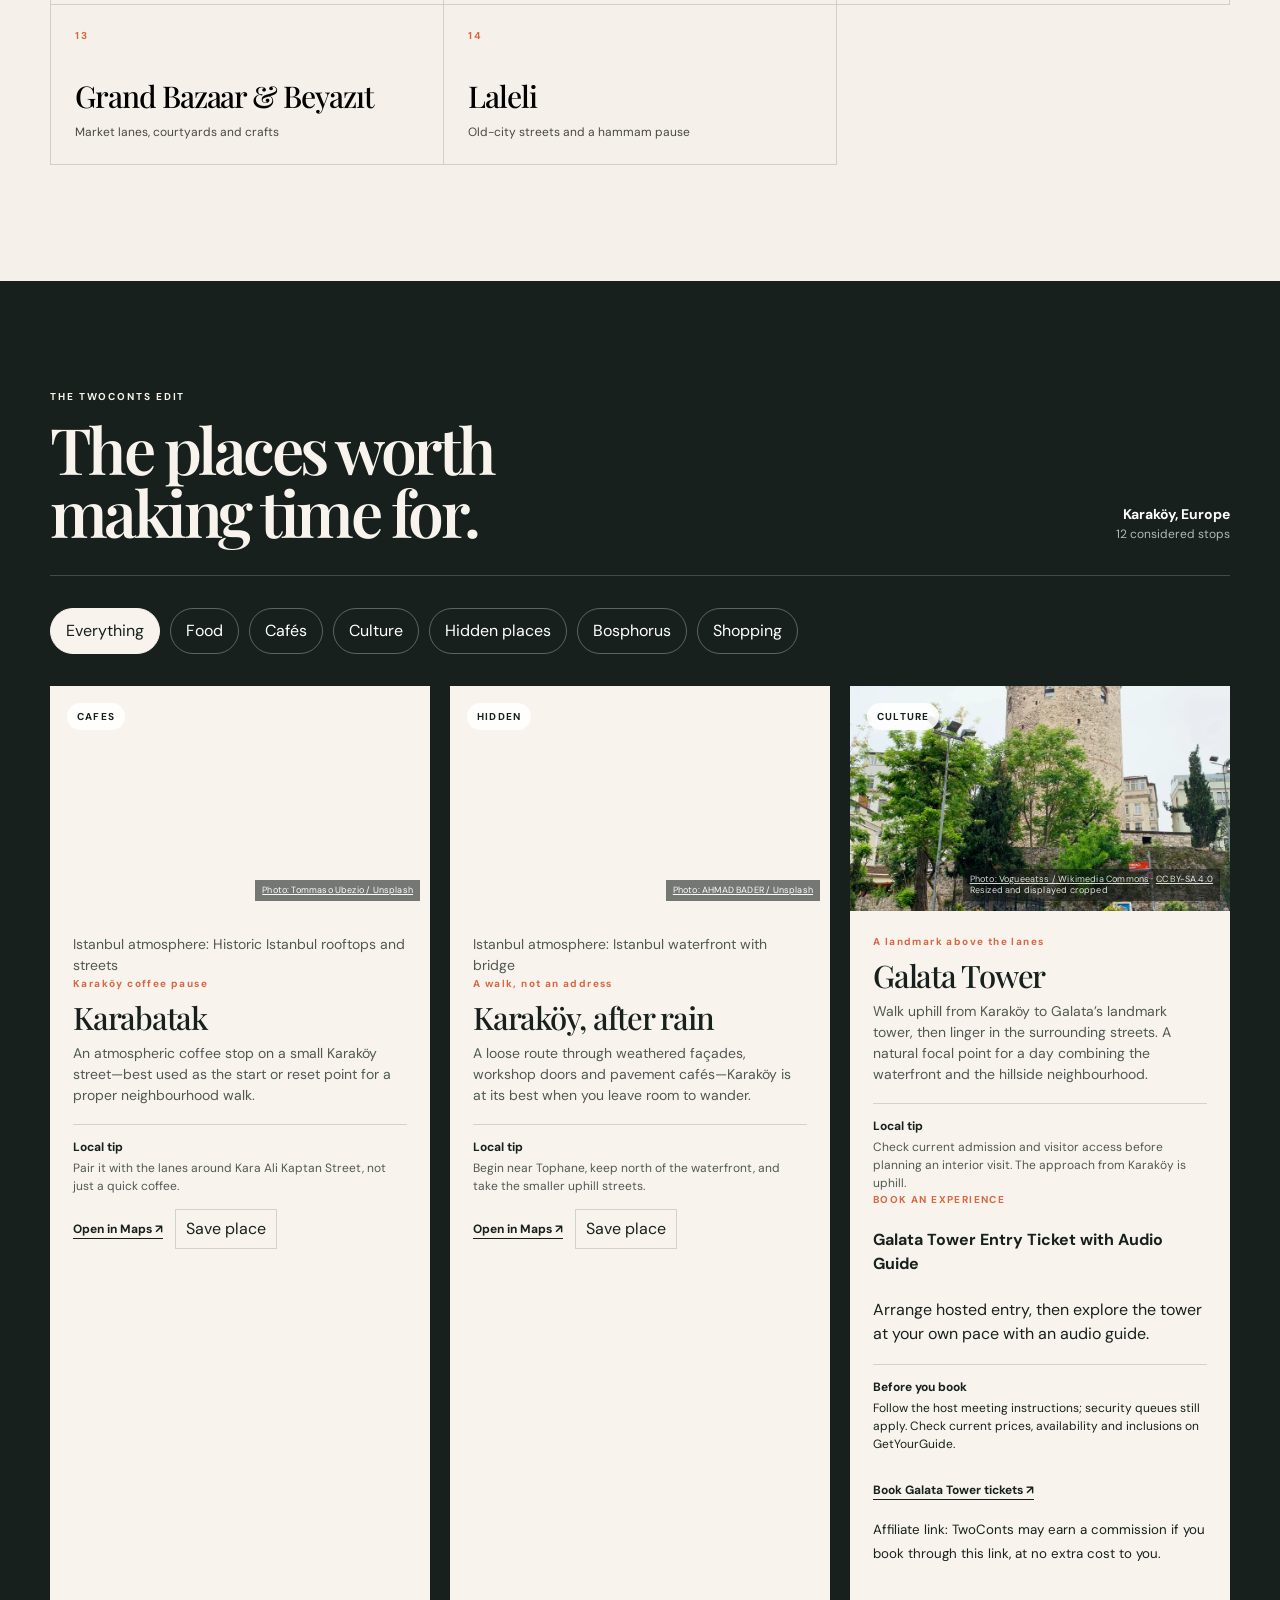
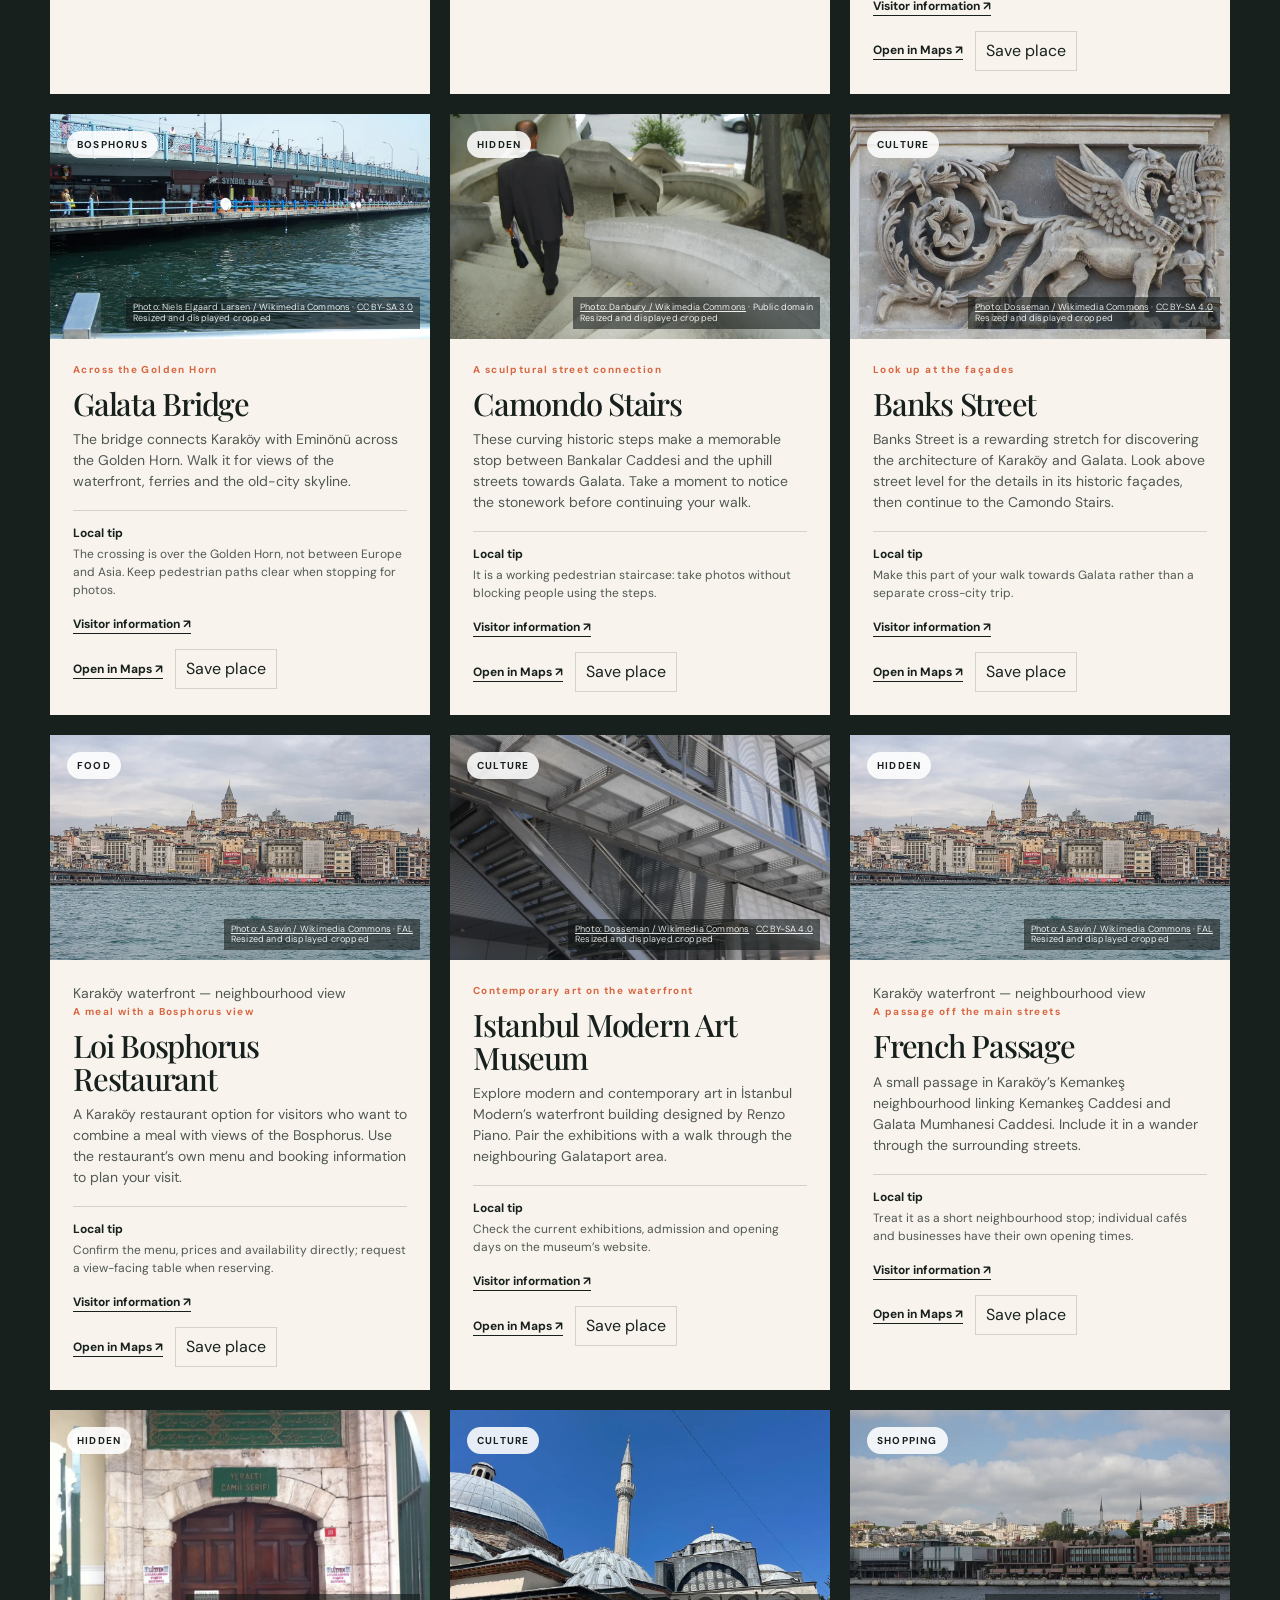
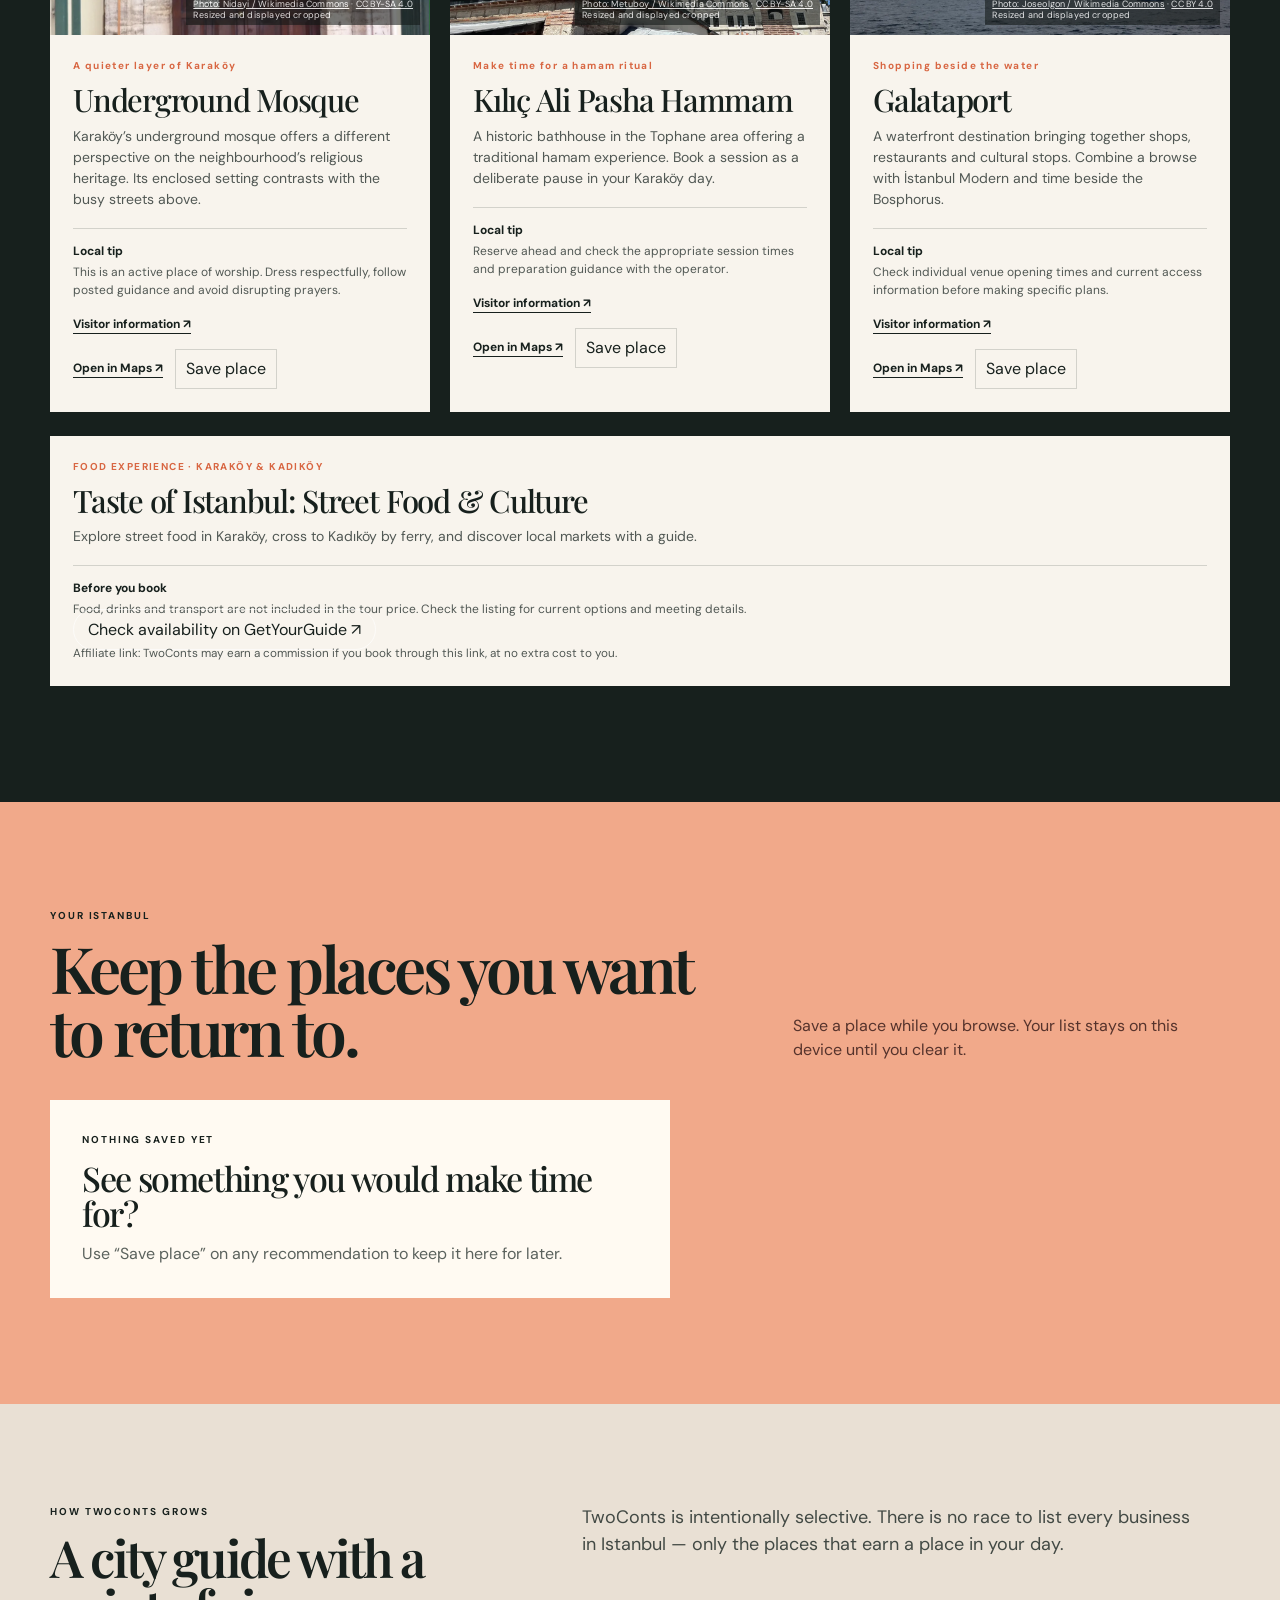
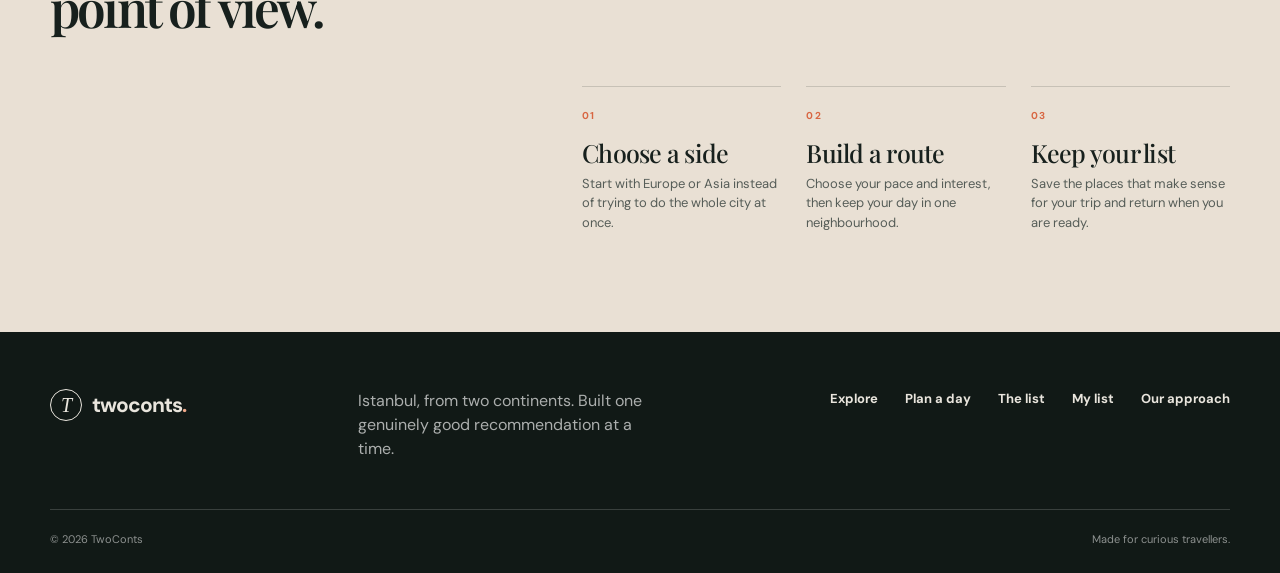
==== commit 6278a683: "Add explicit TwoConts neighbourhood choices" ====
--- a/index.html
+++ b/index.html
@@ -15,7 +15,7 @@
   <link rel="stylesheet" href="assets/css/twoconts.css?v=traveller-planner-20261027">
   <link rel="stylesheet" href="assets/css/twoconts-planner-20261027.css">
   <script src="assets/js/twoconts-data.js?v=traveller-planner-20261027" defer></script>
-  <script src="assets/js/twoconts.js?v=traveller-planner-20261027" defer></script>
+  <script src="assets/js/twoconts-traveller-choicefix-20261027.js" defer></script>
 </head>
 <body class="tc-site" data-side="europe">
   <header class="tc-header">
@@ -112,10 +112,13 @@
           <div class="planner-choice-group">
             <p class="planner-label">Start on</p>
             <div class="planner-options" role="radiogroup" aria-label="Choose a side for your route">
-              <button type="button" class="planner-option is-selected" role="radio" aria-checked="true" data-plan-side="current">Follow my side</button>
-              <button type="button" class="planner-option" role="radio" aria-checked="false" data-plan-side="europe">European side</button>
+              <button type="button" class="planner-option is-selected" role="radio" aria-checked="true" data-plan-side="europe">European side</button>
               <button type="button" class="planner-option" role="radio" aria-checked="false" data-plan-side="asia">Asian side</button>
             </div>
+          </div>
+          <div class="planner-choice-group">
+            <p class="planner-label">Choose a neighbourhood</p>
+            <div class="planner-options" id="plan-area-options" role="radiogroup" aria-label="Choose a neighbourhood for your route"></div>
           </div>
           <div class="planner-choice-group">
             <p class="planner-label">I am in the mood for</p>
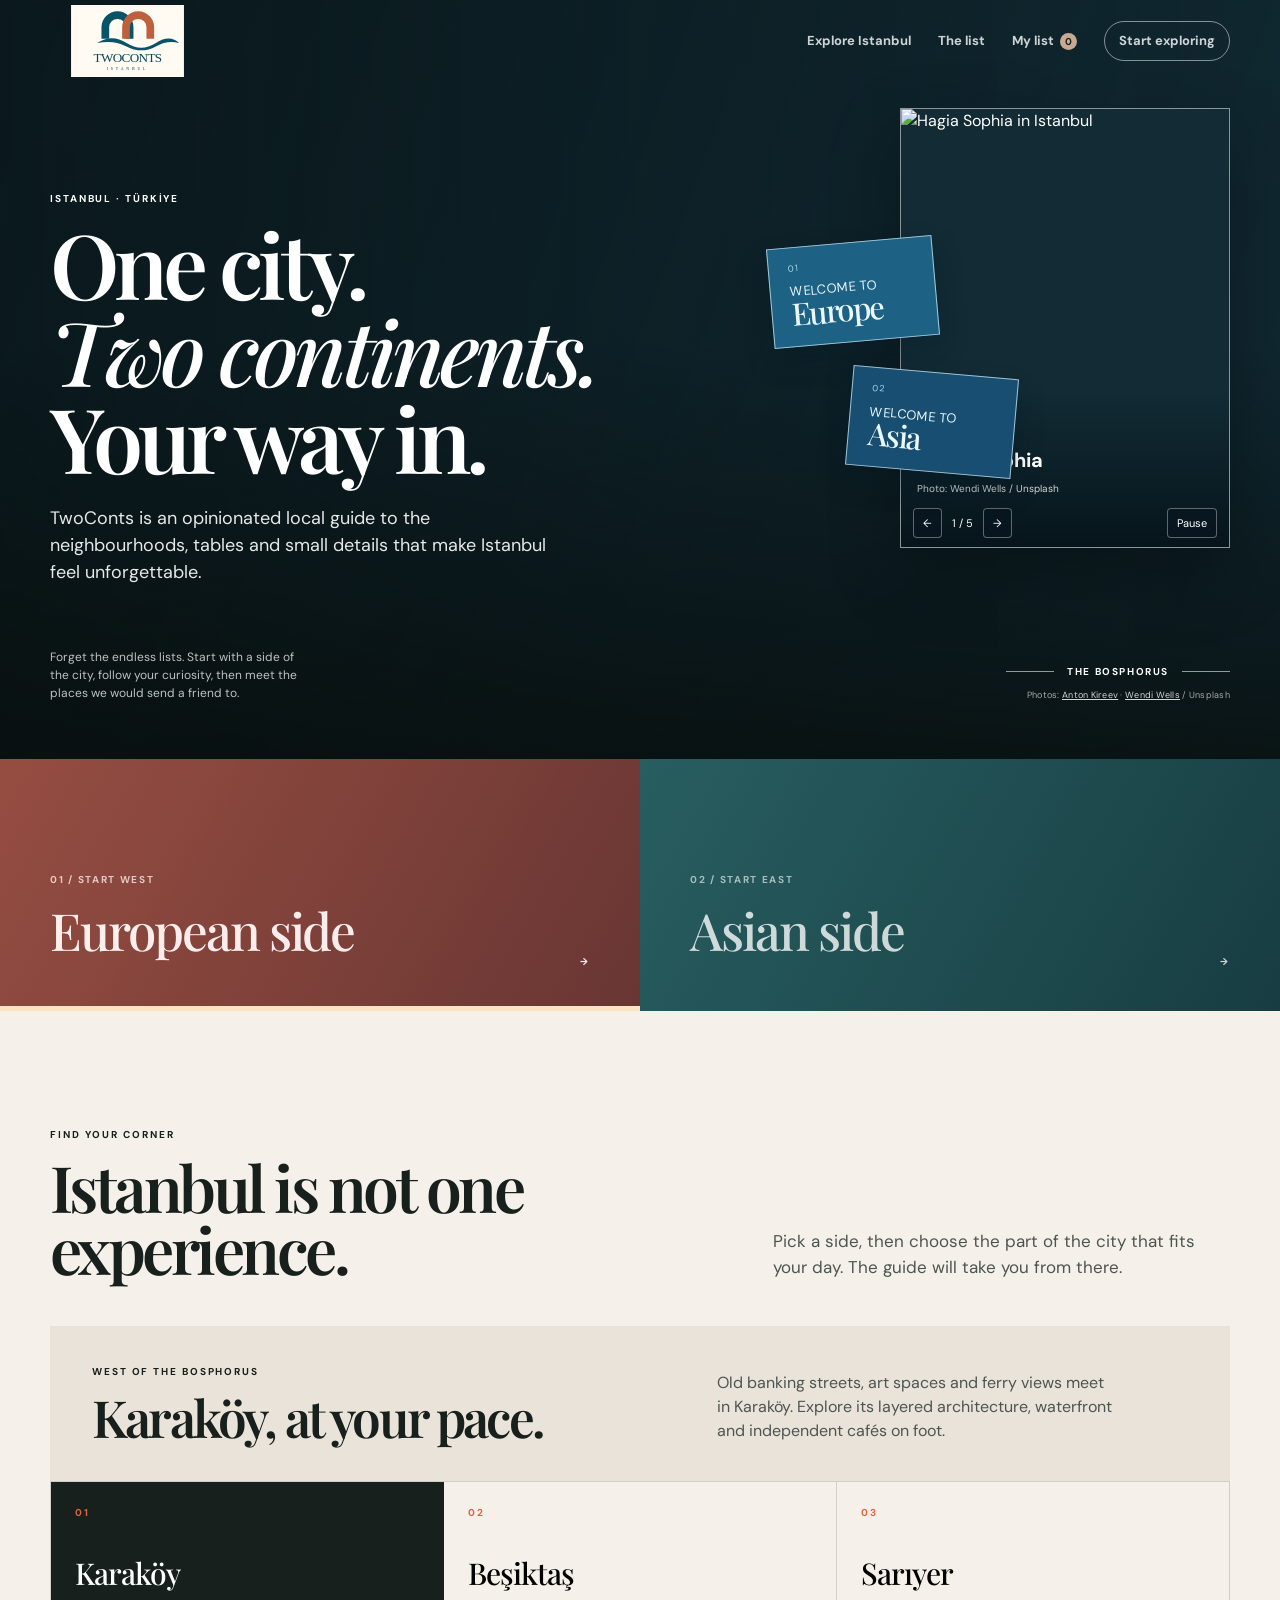
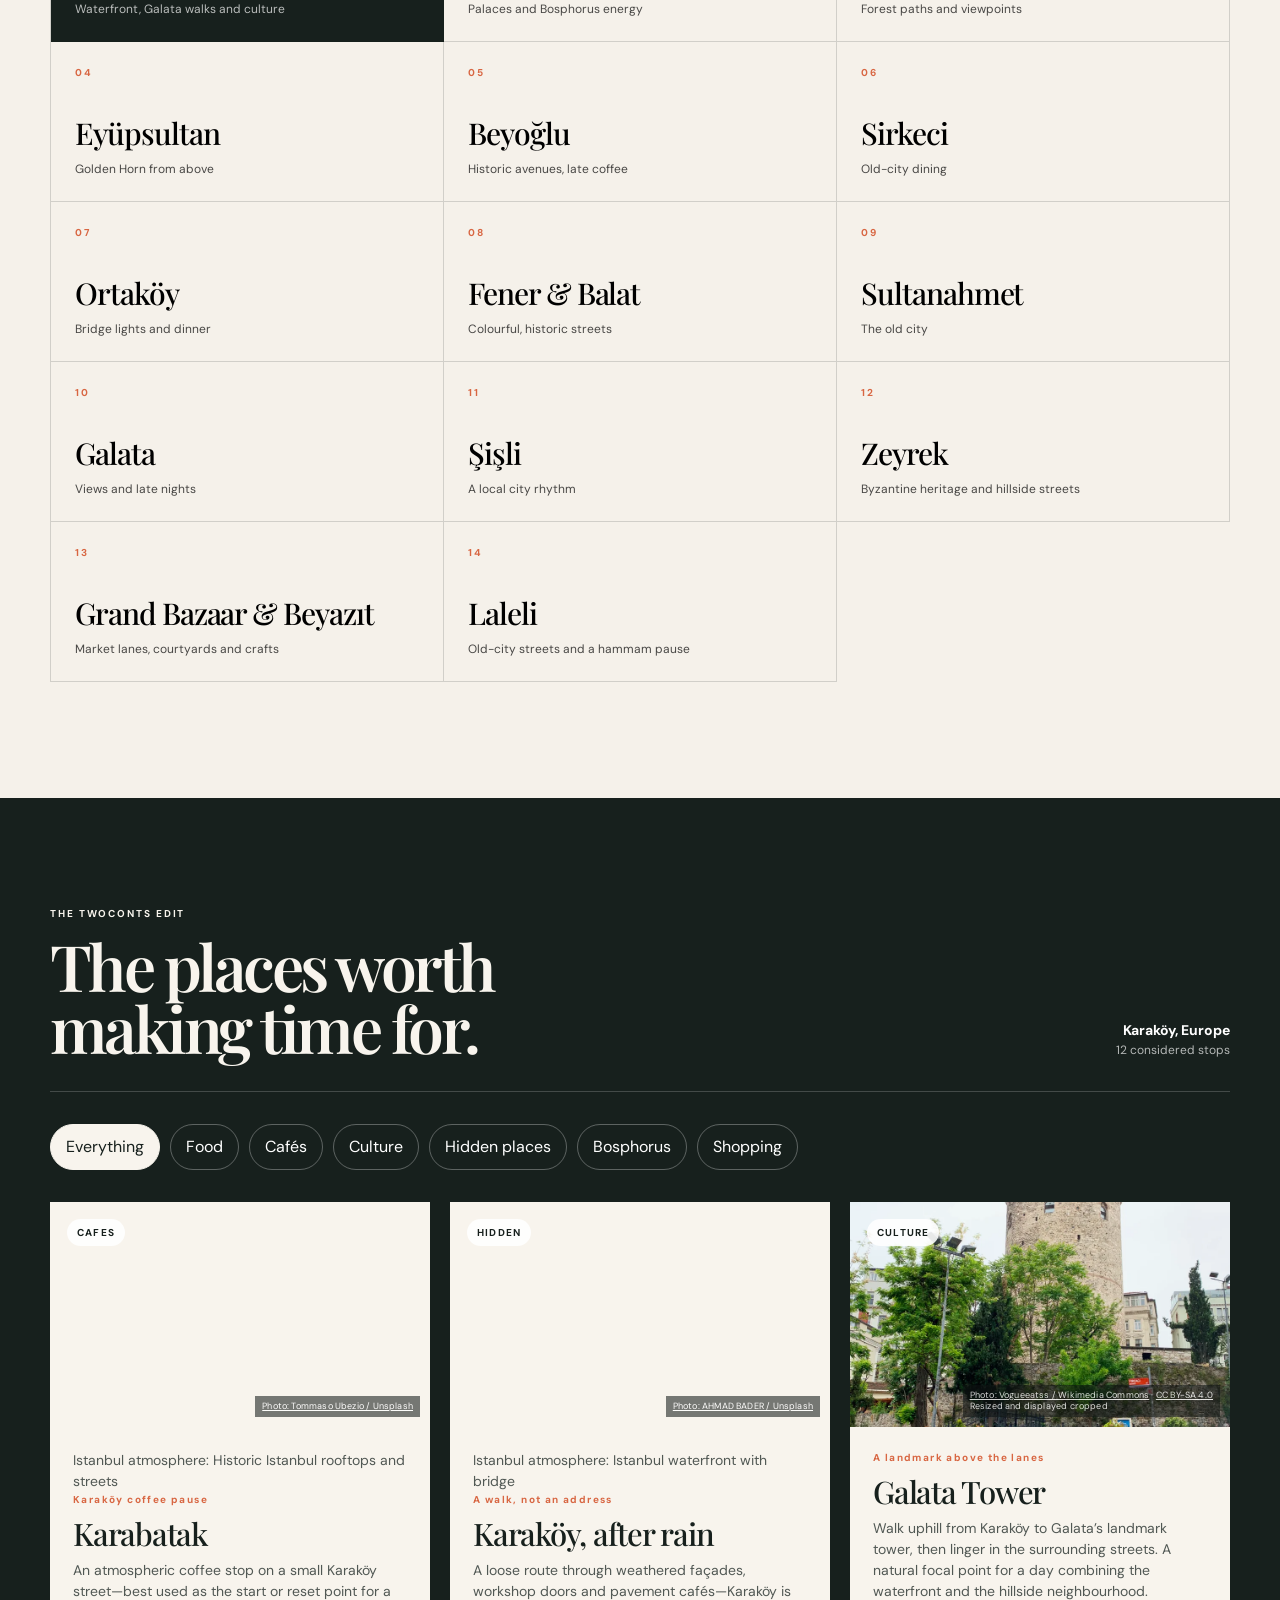
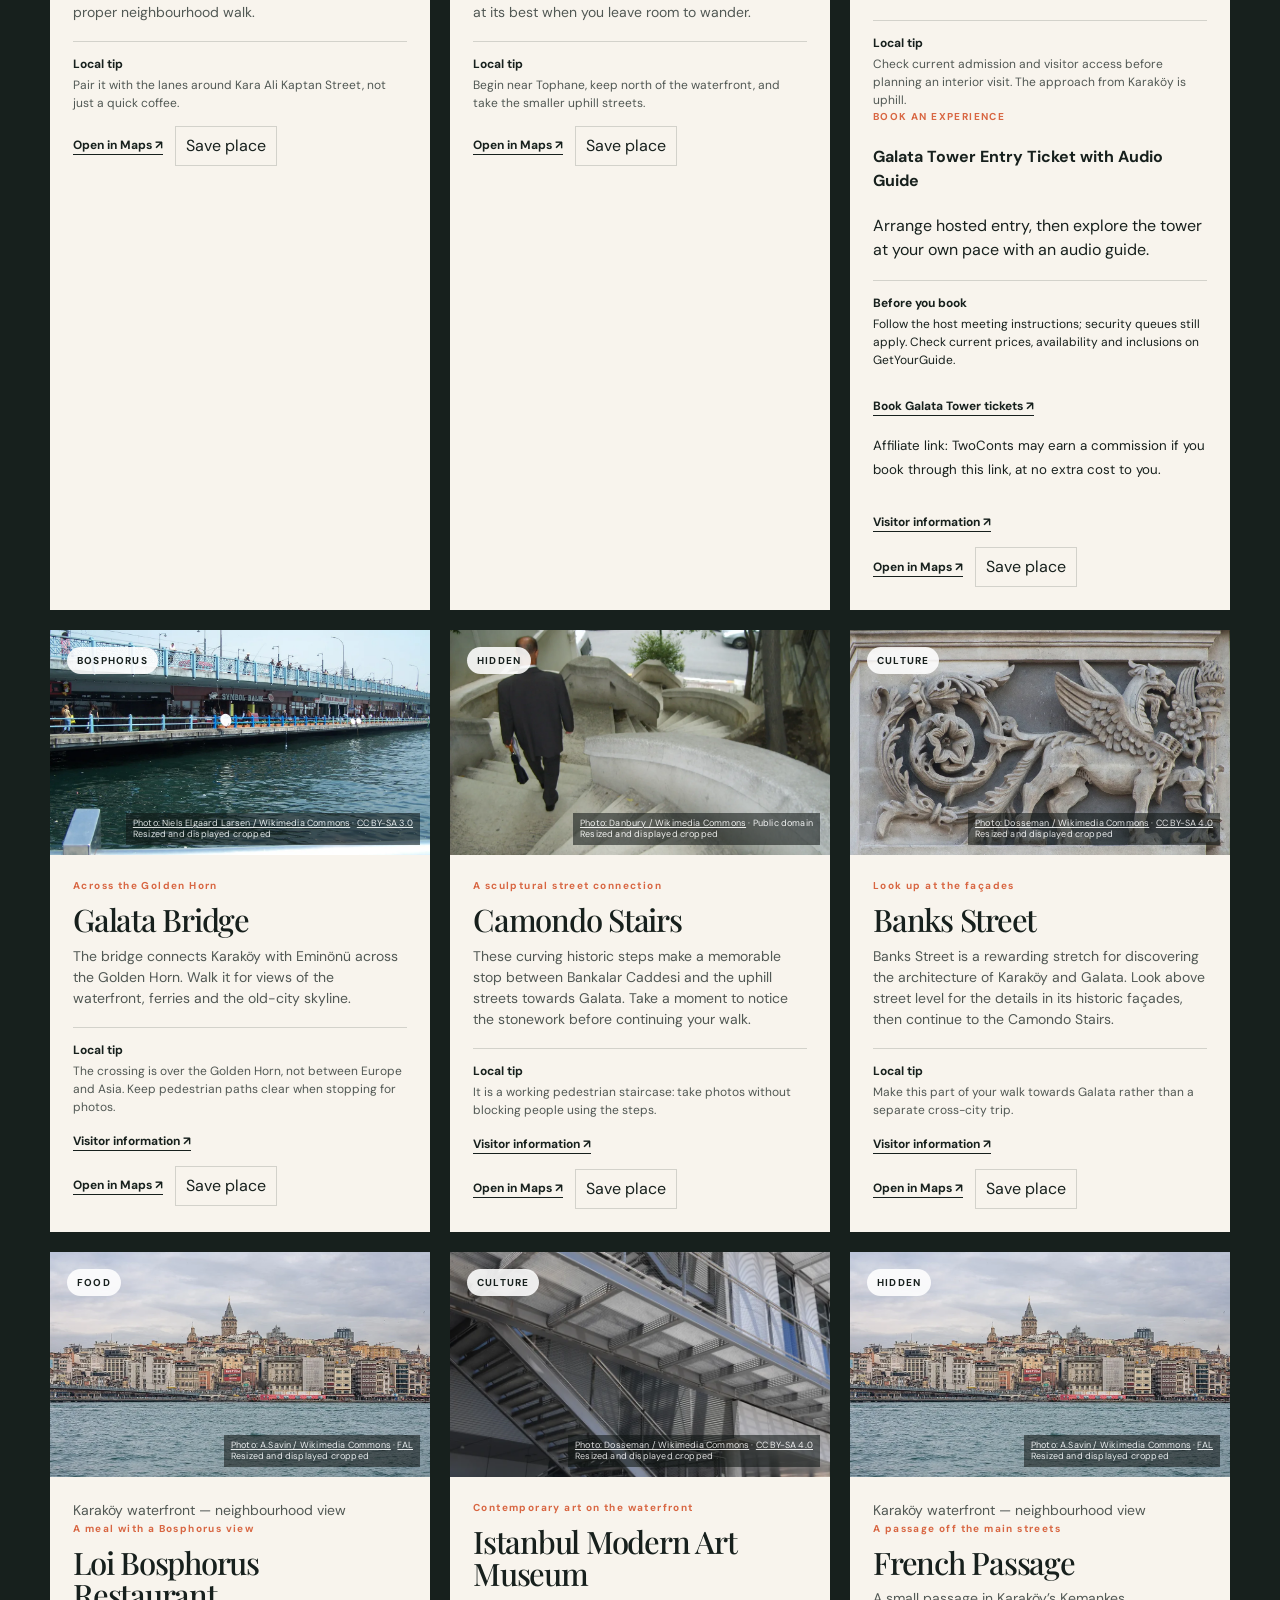
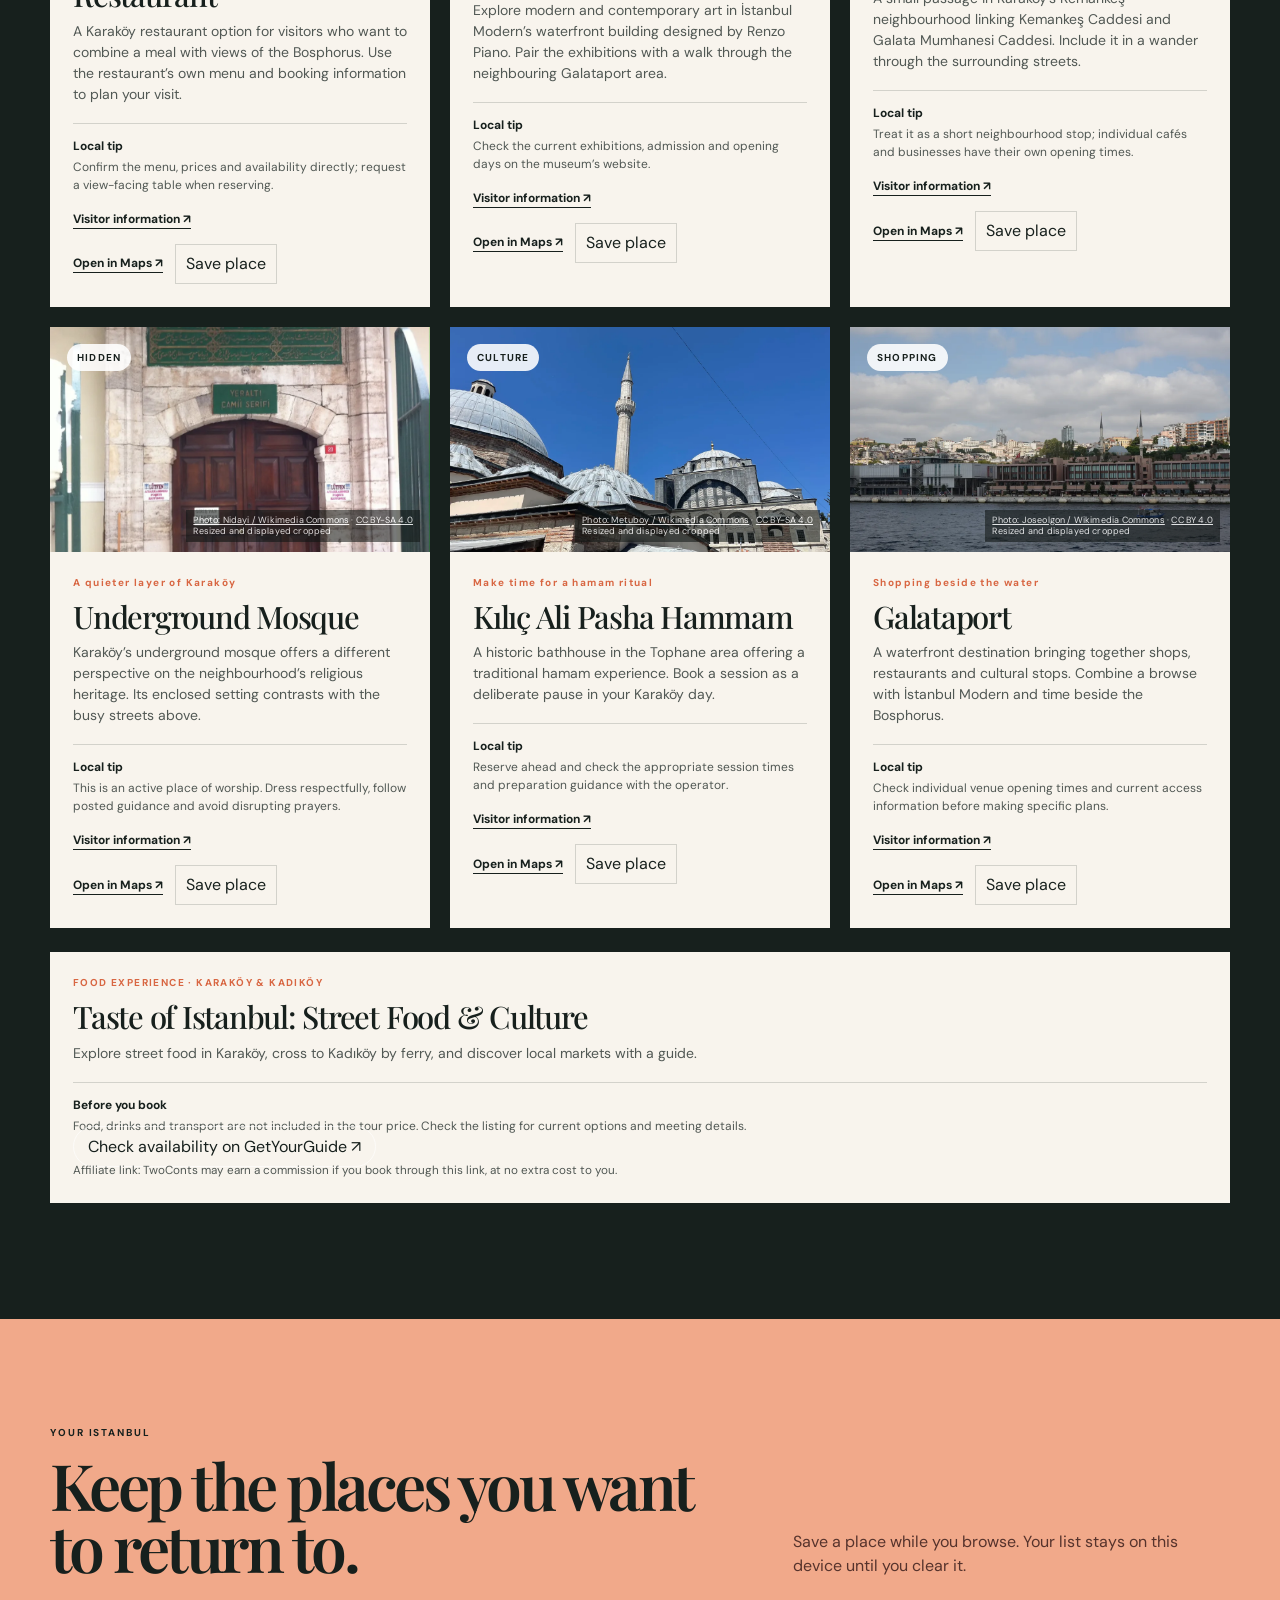
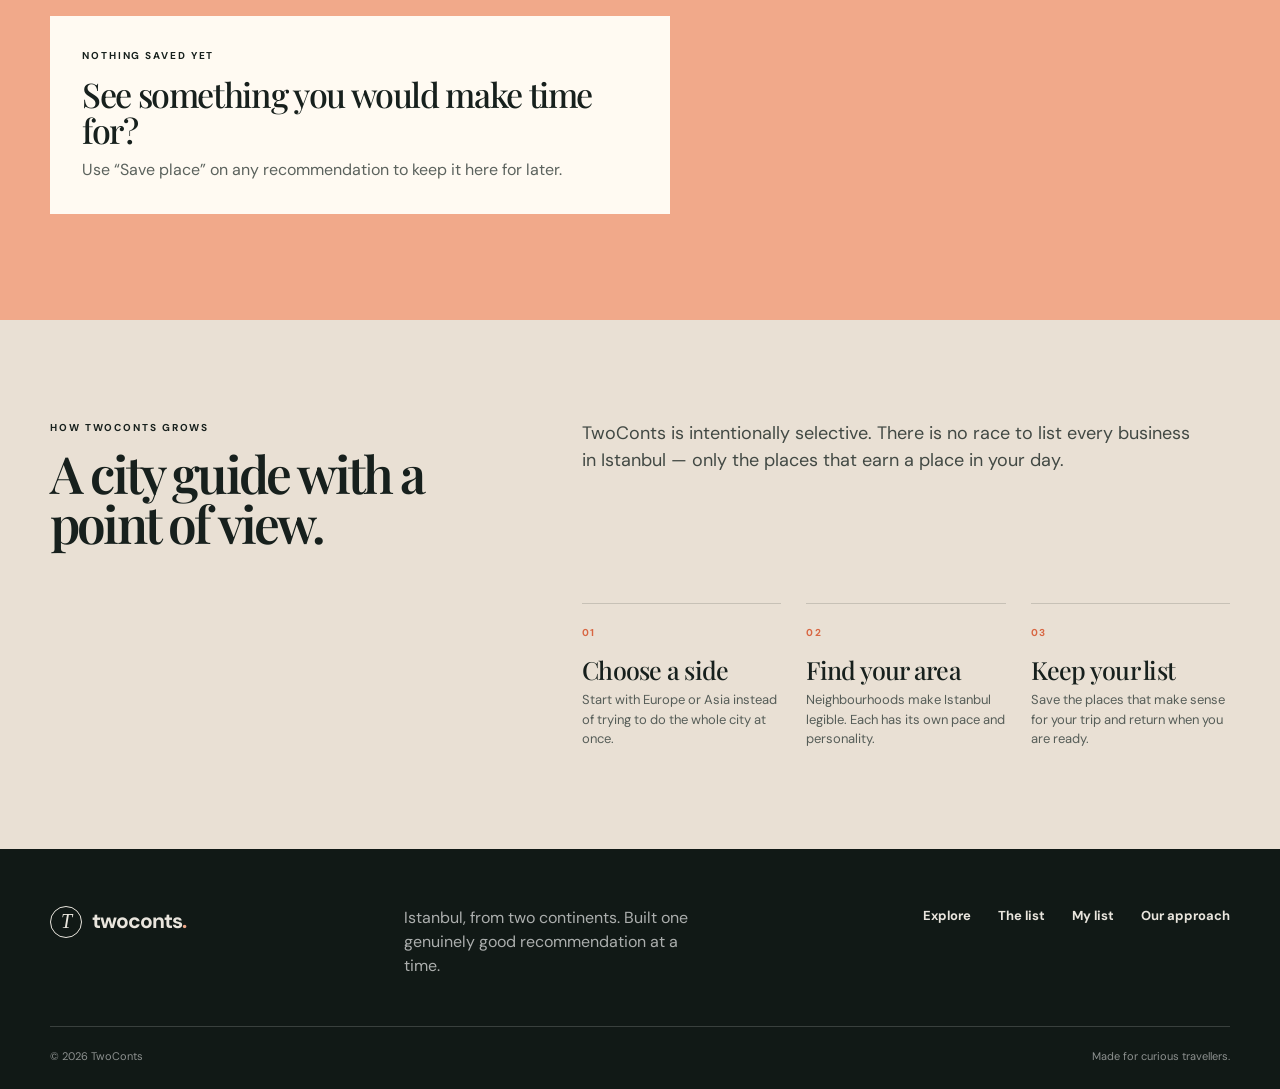
==== commit 1b21fc8d: "Keep TwoConts focused on saved places" ====
--- a/index.html
+++ b/index.html
@@ -26,10 +26,9 @@
       <button class="menu-toggle" type="button" aria-label="Open navigation" aria-expanded="false">☰</button>
       <nav class="site-nav">
         <a href="#explore">Explore Istanbul</a>
-        <a href="#plan">Plan a day</a>
         <a href="#recommendations">The list</a>
         <a href="#saved">My list <span data-saved-count>0</span></a>
-        <a class="nav-outline" href="#plan">Plan your day</a>
+        <a class="nav-outline" href="#recommendations">Start exploring</a>
       </nav>
     </div>
   </header>
@@ -78,7 +77,6 @@
           <p class="eyebrow">ISTANBUL · TÜRKİYE</p>
           <h1 id="hero-title">One city.<br><em>Two continents.</em><br>Your way in.</h1>
           <p>TwoConts is an opinionated local guide to the neighbourhoods, tables and small details that make Istanbul feel unforgettable.</p>
-          <a class="hero-plan-cta" href="#plan">Plan my Istanbul day <span>→</span></a>
         </div>
         <div class="hero-bottom">
           <p>Forget the endless lists. Start with a side of the city, follow your curiosity, then meet the places we would send a friend to.</p>
@@ -101,51 +99,6 @@
       </button>
     </section>
 
-    <section class="trip-planner" id="plan" aria-labelledby="plan-title">
-      <div class="tc-shell planner-grid">
-        <div class="planner-intro">
-          <p class="eyebrow">MAKE IT YOURS</p>
-          <h2 class="section-title" id="plan-title">Plan a day that feels like Istanbul.</h2>
-          <p>Tell us how much time you have and what you feel like doing. We will start you with a considered route in one neighbourhood—no impossible cross-city dash.</p>
-        </div>
-        <div class="planner-card">
-          <div class="planner-choice-group">
-            <p class="planner-label">Start on</p>
-            <div class="planner-options" role="radiogroup" aria-label="Choose a side for your route">
-              <button type="button" class="planner-option is-selected" role="radio" aria-checked="true" data-plan-side="europe">European side</button>
-              <button type="button" class="planner-option" role="radio" aria-checked="false" data-plan-side="asia">Asian side</button>
-            </div>
-          </div>
-          <div class="planner-choice-group">
-            <p class="planner-label">Choose a neighbourhood</p>
-            <div class="planner-options" id="plan-area-options" role="radiogroup" aria-label="Choose a neighbourhood for your route"></div>
-          </div>
-          <div class="planner-choice-group">
-            <p class="planner-label">I am in the mood for</p>
-            <div class="planner-options" role="radiogroup" aria-label="Choose an interest for your route">
-              <button type="button" class="planner-option is-selected" role="radio" aria-checked="true" data-plan-category="all">A little of everything</button>
-              <button type="button" class="planner-option" role="radio" aria-checked="false" data-plan-category="food">Food</button>
-              <button type="button" class="planner-option" role="radio" aria-checked="false" data-plan-category="cafes">Cafés</button>
-              <button type="button" class="planner-option" role="radio" aria-checked="false" data-plan-category="culture">Culture</button>
-              <button type="button" class="planner-option" role="radio" aria-checked="false" data-plan-category="bosphorus">Bosphorus views</button>
-              <button type="button" class="planner-option" role="radio" aria-checked="false" data-plan-category="hidden">Hidden places</button>
-            </div>
-          </div>
-          <div class="planner-choice-group">
-            <p class="planner-label">I have</p>
-            <div class="planner-options" role="radiogroup" aria-label="Choose how much time you have">
-              <button type="button" class="planner-option" role="radio" aria-checked="false" data-plan-time="short">About 2 hours</button>
-              <button type="button" class="planner-option is-selected" role="radio" aria-checked="true" data-plan-time="half">Half a day</button>
-              <button type="button" class="planner-option" role="radio" aria-checked="false" data-plan-time="full">A full day</button>
-            </div>
-          </div>
-          <button class="planner-build" type="button" data-plan-build>Build my route <span>→</span></button>
-        </div>
-        <div class="plan-result" id="plan-result" aria-live="polite">
-          <p class="plan-placeholder">Your route will stay within one area, so you can spend less time crossing the city and more time enjoying it.</p>
-        </div>
-      </div>
-    </section>
 
     <section class="explorer" id="explore" aria-labelledby="explore-title">
       <div class="tc-shell">
@@ -213,8 +166,8 @@
           </article>
           <article class="process-item">
             <span>02</span>
-            <h3>Build a route</h3>
-            <p>Choose your pace and interest, then keep your day in one neighbourhood.</p>
+            <h3>Find your area</h3>
+            <p>Neighbourhoods make Istanbul legible. Each has its own pace and personality.</p>
           </article>
           <article class="process-item">
             <span>03</span>
@@ -236,7 +189,6 @@
         <p>Istanbul, from two continents. Built one genuinely good recommendation at a time.</p>
         <div class="footer-links">
           <a href="#explore">Explore</a>
-          <a href="#plan">Plan a day</a>
           <a href="#recommendations">The list</a>
           <a href="#saved">My list</a>
           <a href="#approach">Our approach</a>
